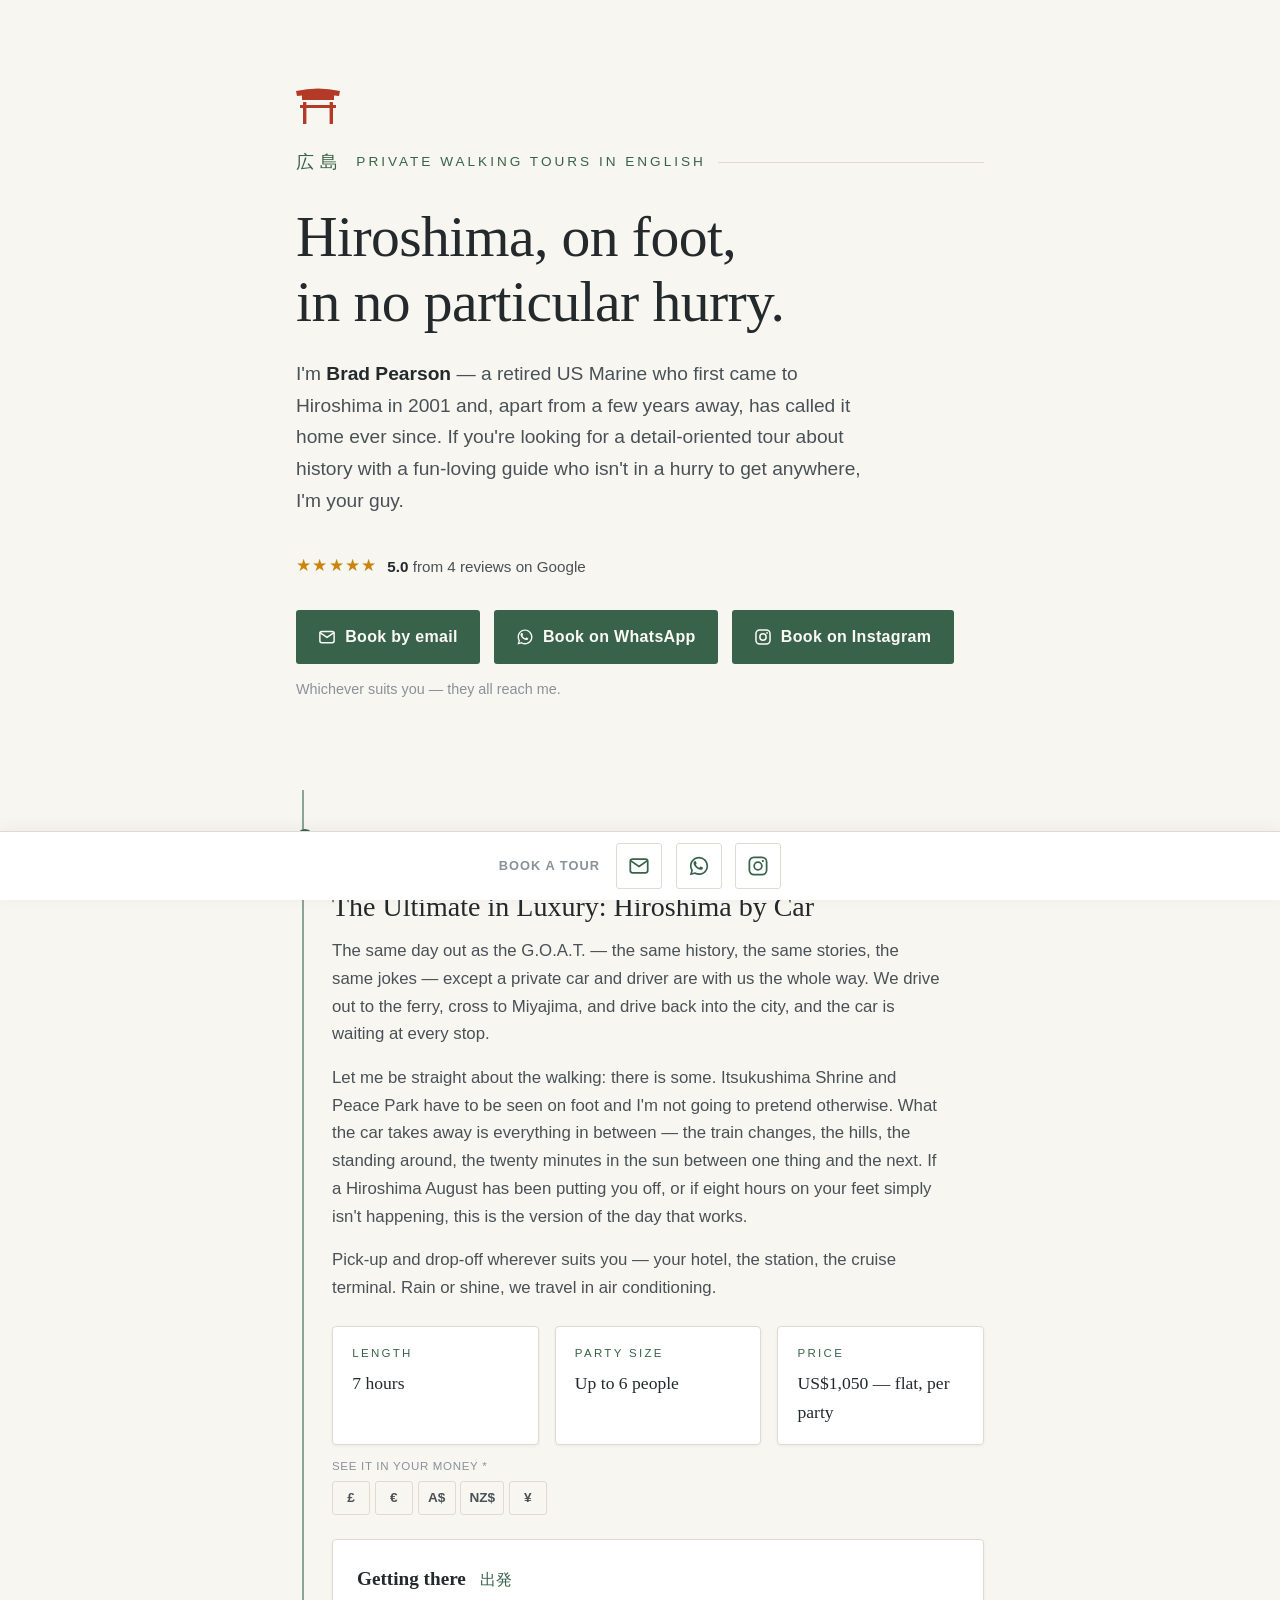
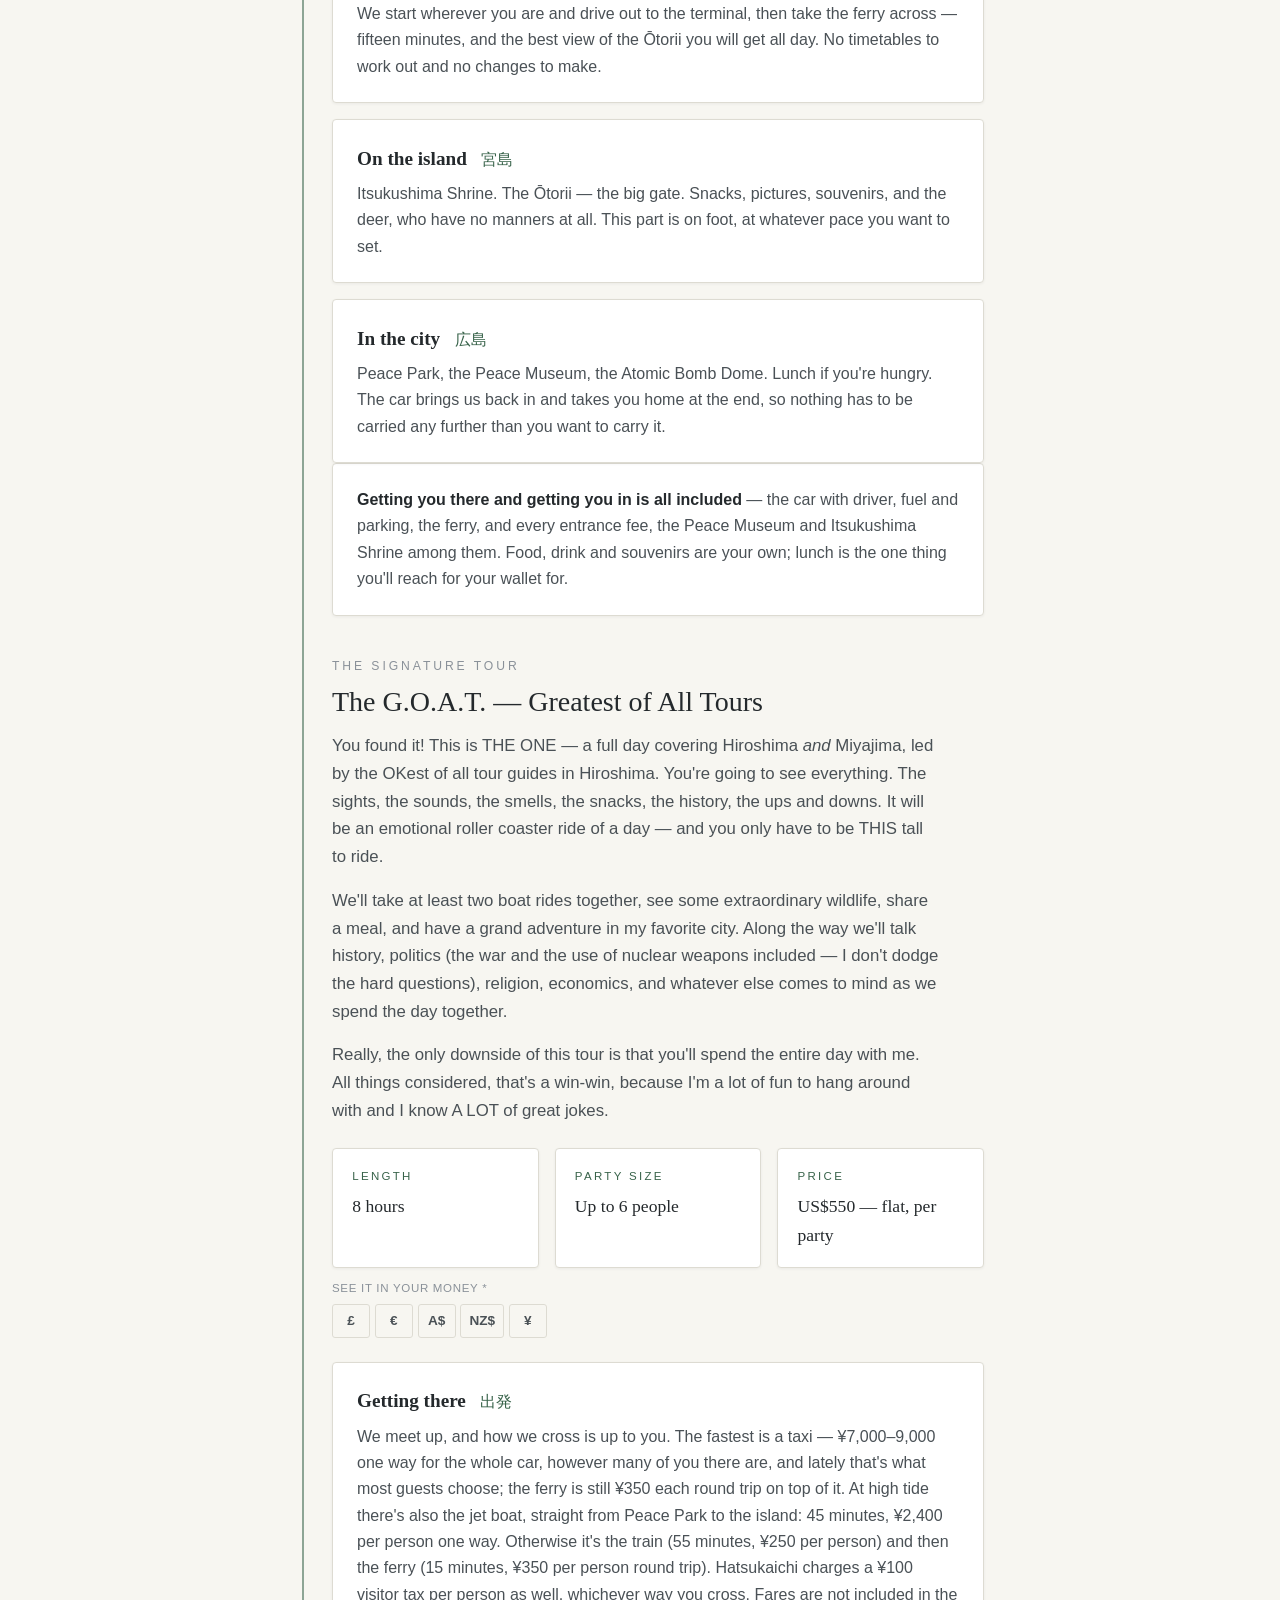
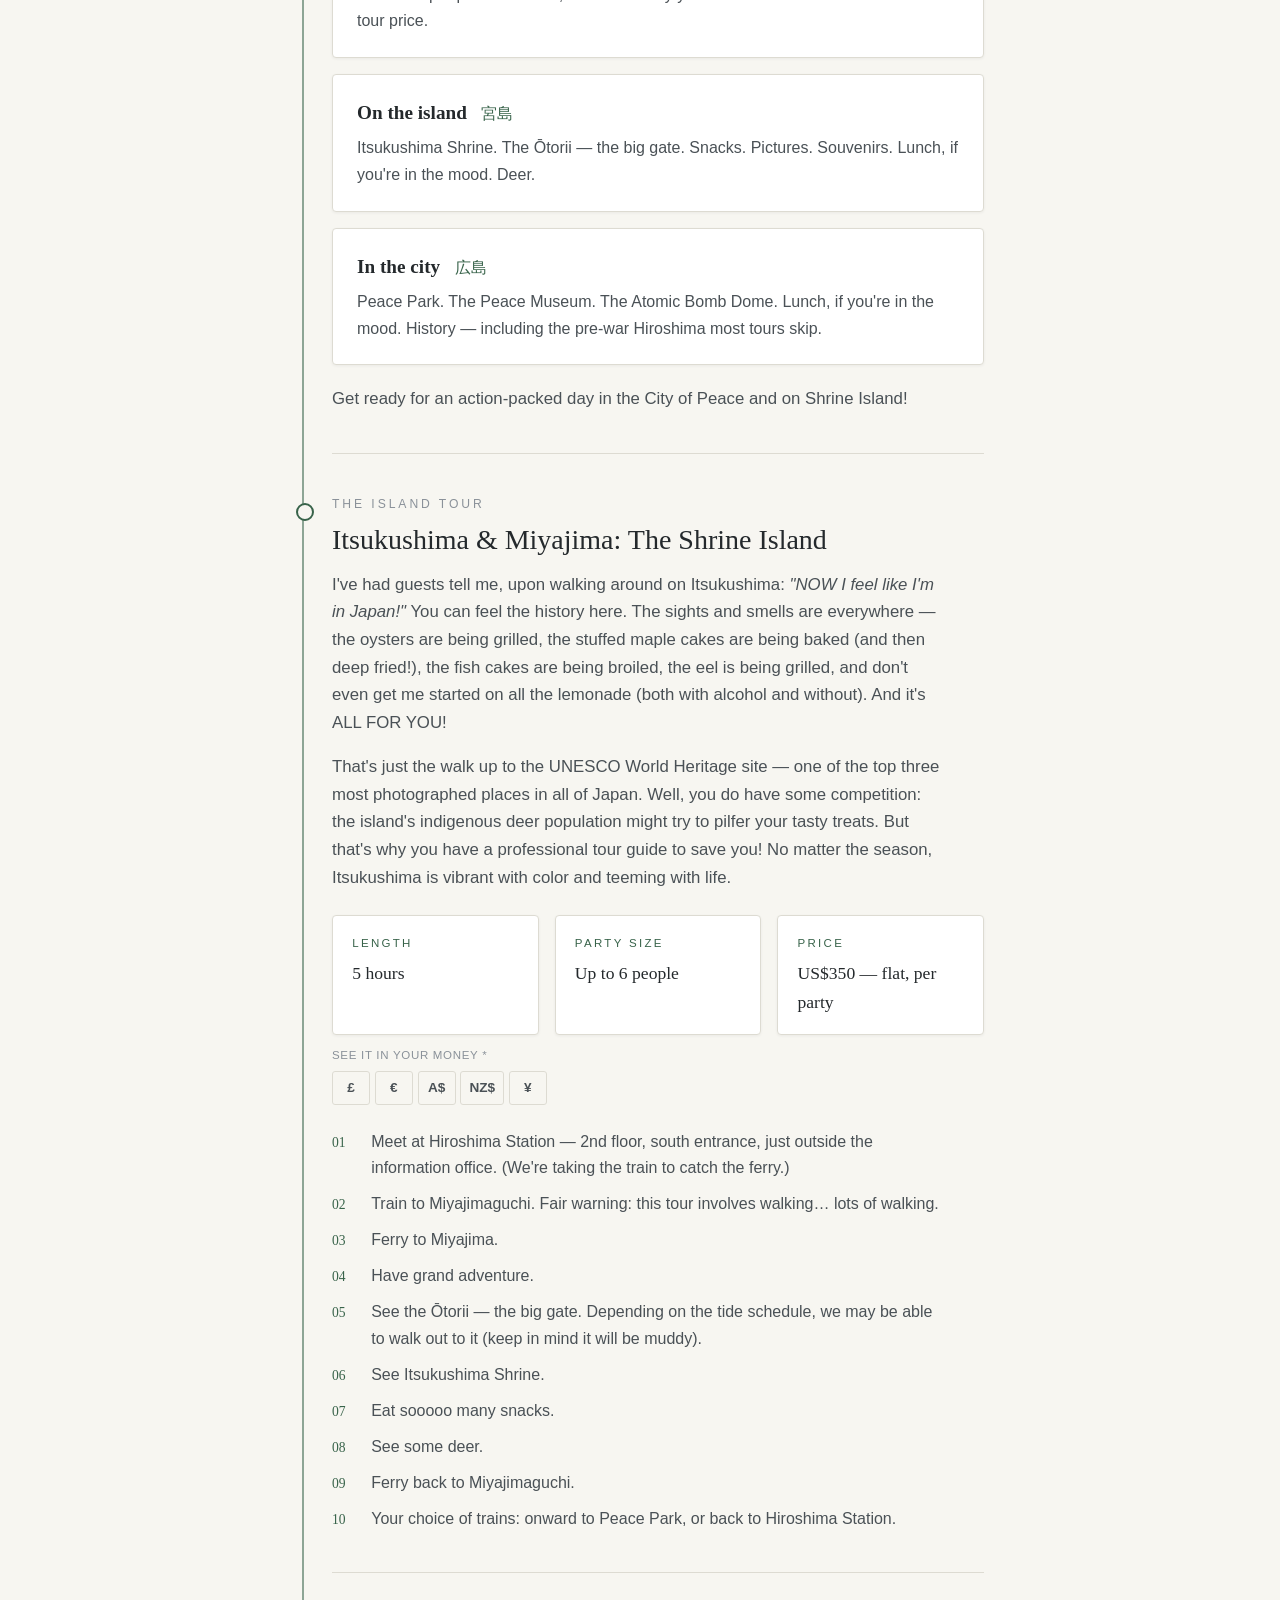
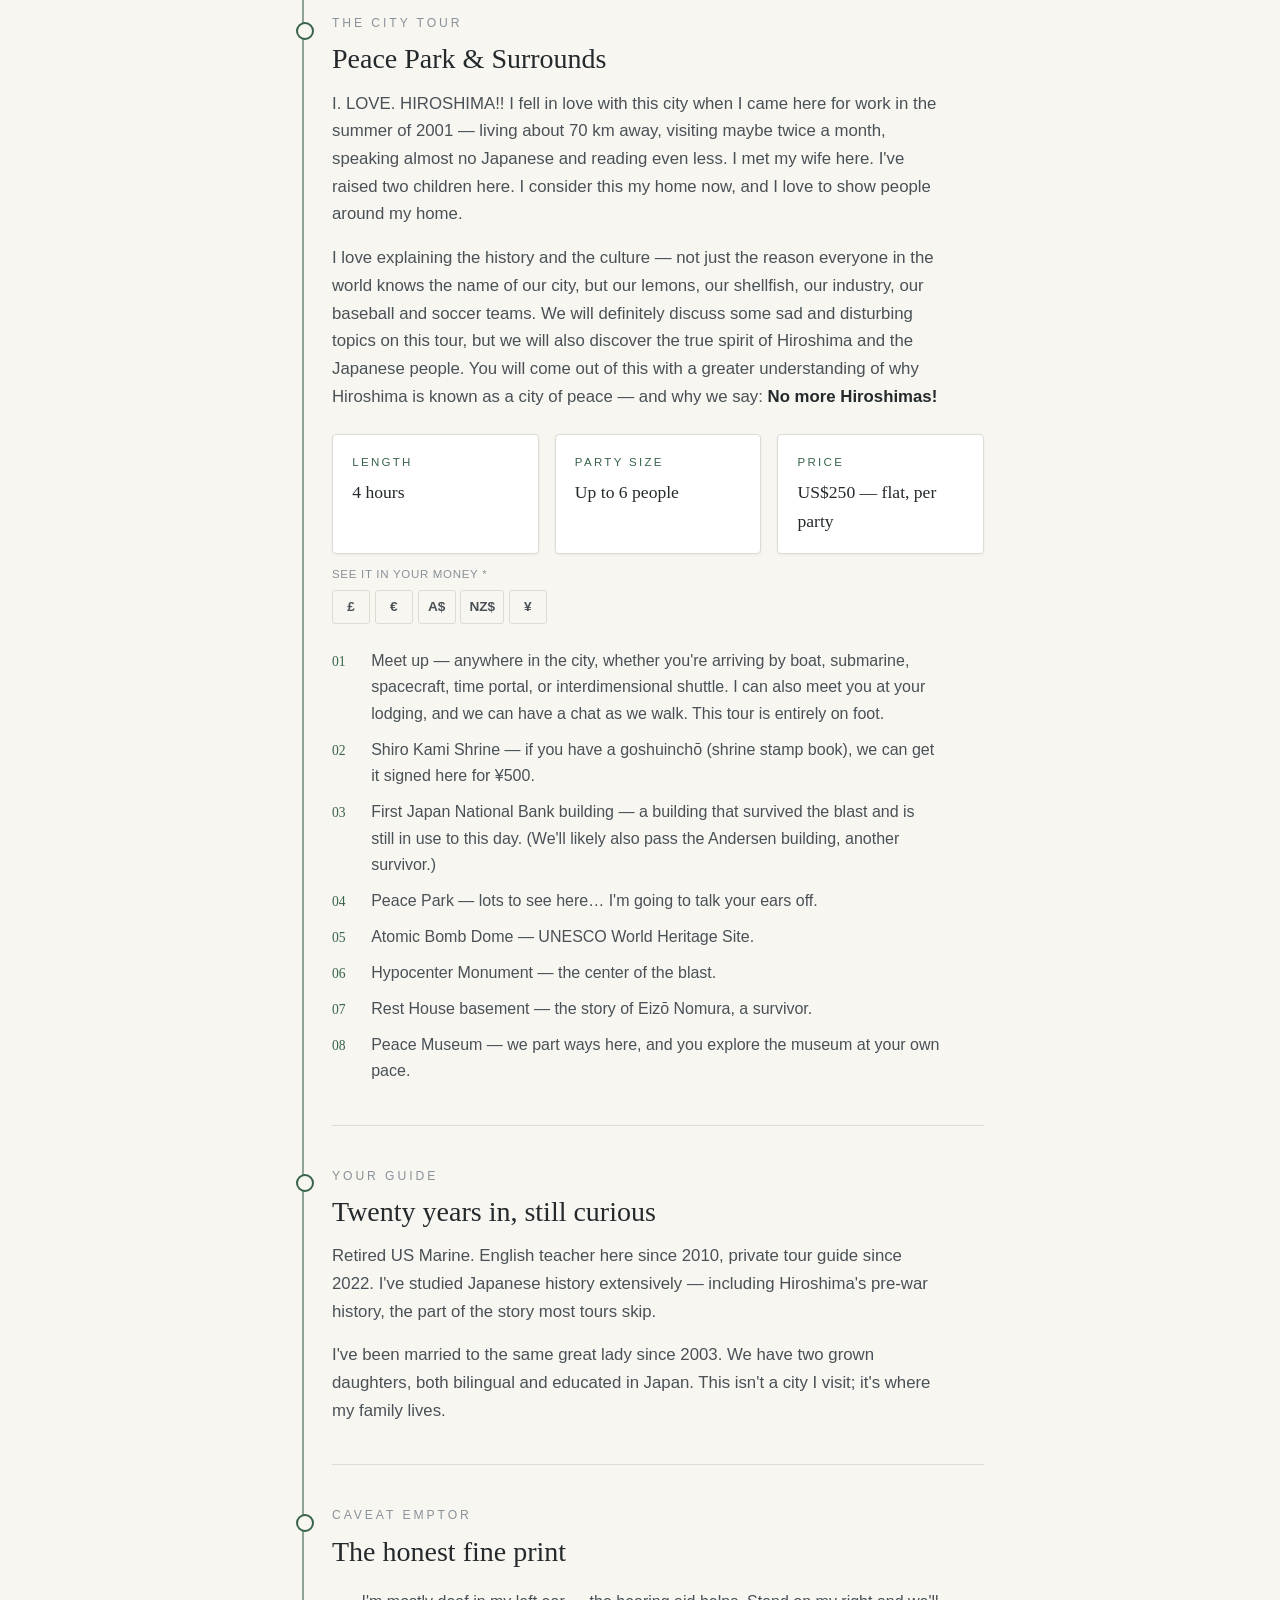
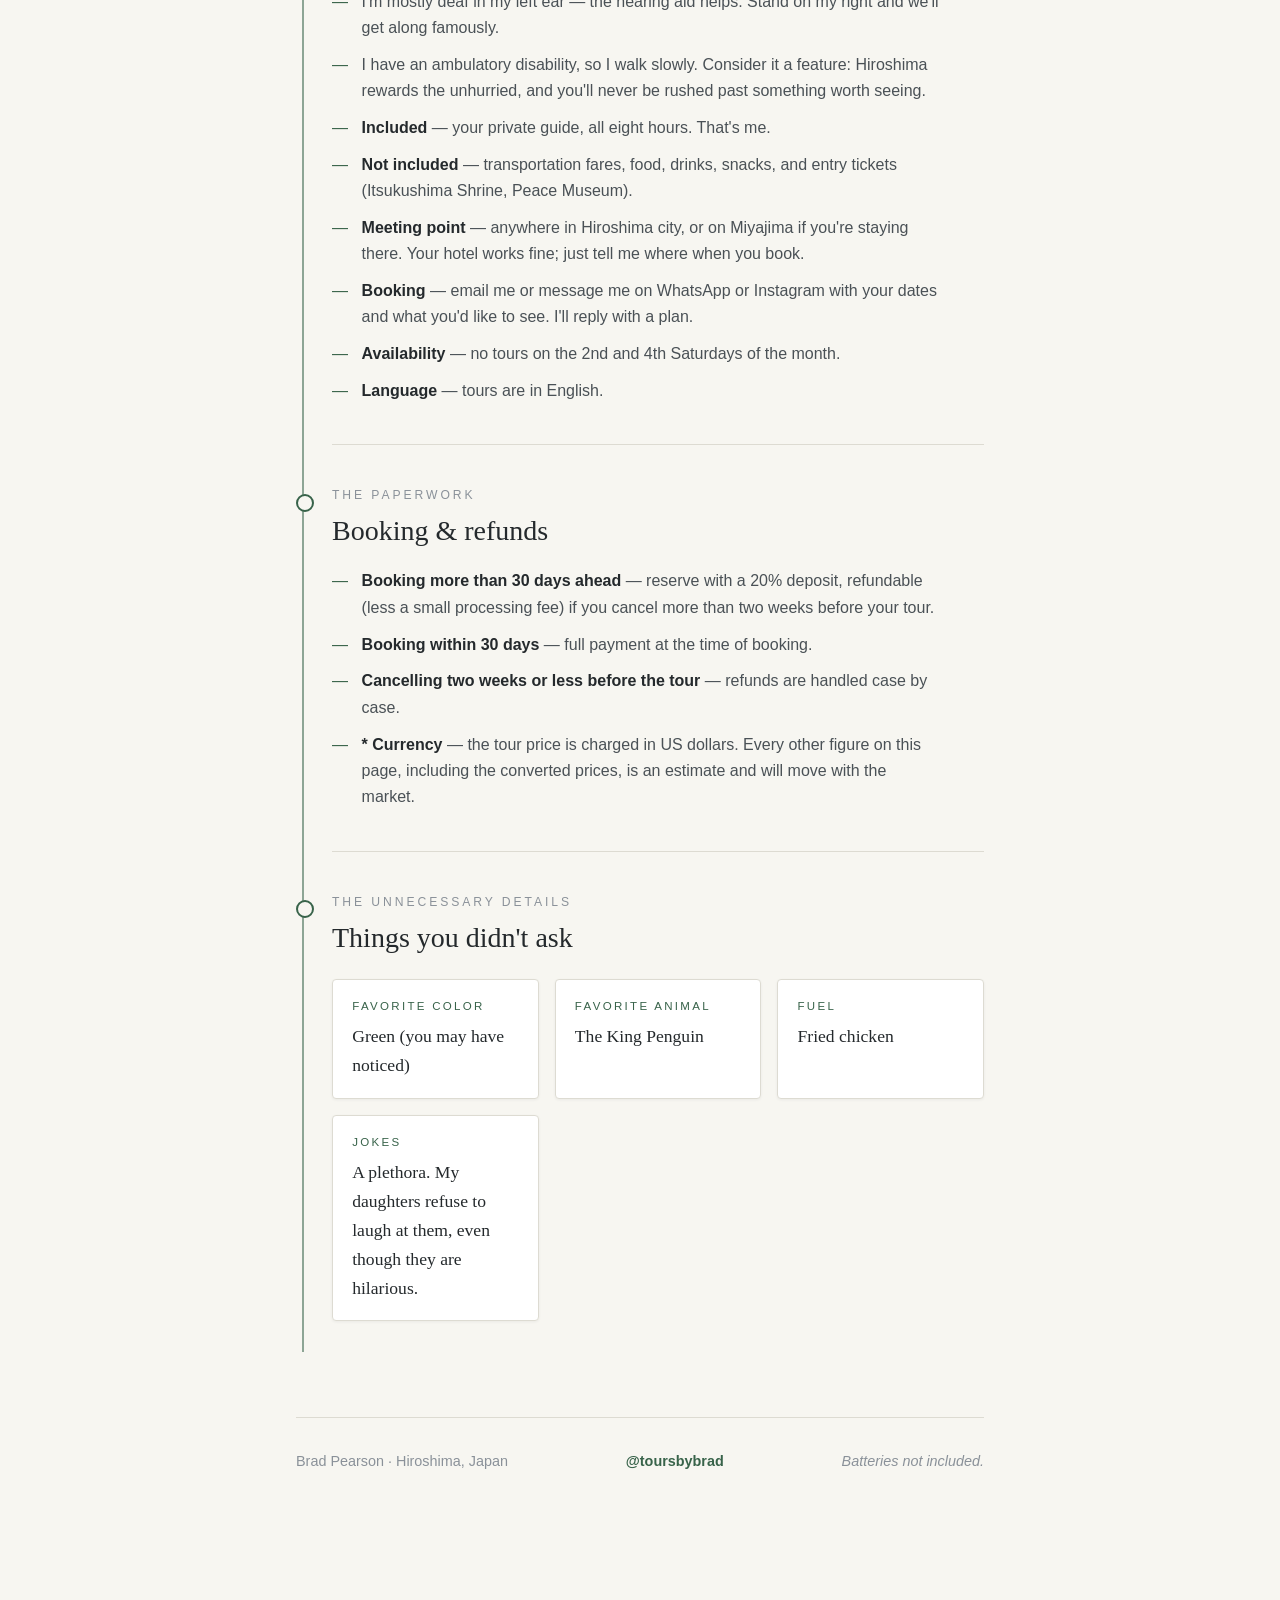
==== index.html @ 369835a3 "Ferry is 350 round trip, not one way Co-Authored-By: Claude Opus 5 (1M context) <noreply@anthropic.c" ====
<!doctype html>
<html lang="en">
<head>
<meta charset="utf-8">
<meta name="viewport" content="width=device-width, initial-scale=1, viewport-fit=cover">
<title>Brad Pearson — Hiroshima Walking Tours</title>
<meta name="description" content="Private English-language walking tours of Hiroshima with Brad Pearson — retired US Marine, longtime resident, and detail-oriented history guide in no particular hurry.">
<meta property="og:title" content="Brad Pearson — Hiroshima Walking Tours">
<meta property="og:description" content="Private English-language walking tours of Hiroshima. Peace Park, Miyajima, and the everyday city — with a fun-loving guide who isn't in a hurry to get anywhere.">
<meta property="og:type" content="website">
<link rel="icon" href="data:image/svg+xml,%3Csvg xmlns='http://www.w3.org/2000/svg' viewBox='0 0 100 100'%3E%3Ctext y='.9em' font-size='90'%3E%E2%9B%A9%EF%B8%8F%3C/text%3E%3C/svg%3E">
<style>
  :root {
    --paper: #F7F6F1;
    --ink: #24292C;
    --ink-soft: #4A5156;
    --mist: #8A9199;
    --pine: #38634A;
    --pine-soft: #4A7A5D;
    --shu: #B33A26;
    --line: #DDDBD2;
    --card: #FFFFFF;
    --shadow: rgba(36, 41, 44, 0.06);
  }
  @media (prefers-color-scheme: dark) {
    :root {
      --paper: #171D1A;
      --ink: #E9E6DD;
      --ink-soft: #B8B5AC;
      --mist: #7C847E;
      --pine: #8CBD9E;
      --pine-soft: #A3CDB2;
      --shu: #D96A50;
      --line: #2C342E;
      --card: #1E2521;
      --shadow: rgba(0, 0, 0, 0.25);
    }
  }

  * { box-sizing: border-box; }

  body {
    background: var(--paper);
    color: var(--ink);
    font-family: "Segoe UI", "Helvetica Neue", Arial, "Yu Gothic", "Hiragino Kaku Gothic ProN", sans-serif;
    line-height: 1.65;
    font-size: 1.05rem;
    margin: 0;
    -webkit-font-smoothing: antialiased;
  }

  .display, h1, h2 {
    font-family: "Palatino Linotype", "Book Antiqua", Palatino, Georgia, "Yu Mincho", serif;
    font-weight: 400;
    text-wrap: balance;
    margin: 0;
  }

  .kanji {
    font-family: "Yu Mincho", "Hiragino Mincho ProN", "MS Mincho", serif;
  }

  .page {
    max-width: 46rem;
    margin: 0 auto;
    padding: 0 1.5rem 6rem;
  }

  /* ---- Hero ---- */
  .hero {
    padding: 5.5rem 0 4rem;
  }
  .eyebrow {
    display: flex;
    align-items: center;
    gap: 0.75rem;
    font-size: 0.85rem;
    letter-spacing: 0.22em;
    text-transform: uppercase;
    color: var(--pine);
    margin-bottom: 1.75rem;
  }
  .eyebrow .kanji {
    font-size: 1.1rem;
    letter-spacing: 0.35em;
  }
  .eyebrow::after {
    content: "";
    flex: 1;
    height: 1px;
    background: var(--line);
  }
  h1 {
    font-size: clamp(2.4rem, 7vw, 3.6rem);
    line-height: 1.12;
    letter-spacing: -0.01em;
  }
  .hero p.lede {
    font-size: 1.2rem;
    color: var(--ink-soft);
    max-width: 36rem;
    margin: 1.5rem 0 2.25rem;
  }
  .hero p.lede strong { color: var(--ink); font-weight: 600; }

  /* Google rating. Hand-set numbers — update them when the profile moves. */
  .rating {
    display: flex;
    align-items: center;
    gap: 0.6rem;
    flex-wrap: wrap;
    margin: 0 0 1.9rem;
    font-size: 0.95rem;
    color: var(--ink-soft);
  }
  .rating-stars {
    color: #C8860D;
    font-size: 1.05rem;
    letter-spacing: 0.08em;
  }
  @media (prefers-color-scheme: dark) {
    .rating-stars { color: #E0A83C; }
  }
  .rating strong { color: var(--ink); font-weight: 600; }

  .cta-row {
    display: flex;
    flex-wrap: wrap;
    gap: 0.85rem;
    align-items: center;
  }
  .btn-ig {
    display: inline-flex;
    align-items: center;
    gap: 0.6rem;
    background: var(--pine);
    color: #FBF9F4;
    text-decoration: none;
    padding: 0.85rem 1.6rem;
    border-radius: 3px;
    font-size: 1rem;
    font-weight: 600;
    letter-spacing: 0.02em;
    transition: background 150ms ease;
  }
  @media (prefers-color-scheme: dark) {
    .btn-ig { color: #14201A; }
  }
  .btn-ig:hover { background: var(--pine-soft); }
  .btn-ig:focus-visible {
    outline: 2px solid var(--shu);
    outline-offset: 3px;
  }
  .btn-ig svg { flex: none; }
  .cta-note {
    font-size: 0.9rem;
    color: var(--mist);
    margin-top: 0.9rem;
  }

  /* ---- Route line sections ---- */
  .route {
    position: relative;
    padding-left: 2.25rem;
  }
  .route::before {
    content: "";
    position: absolute;
    left: 6px;
    top: 0.6rem;
    bottom: 0.6rem;
    width: 2px;
    background: var(--pine);
    opacity: 0.55;
  }
  .stop {
    position: relative;
    padding: 2.5rem 0;
  }
  .stop + .stop {
    border-top: 1px solid var(--line);
  }
  .stop::before {
    content: "";
    position: absolute;
    left: -2.25rem;
    top: 3.05rem;
    width: 14px;
    height: 14px;
    border-radius: 50%;
    background: var(--paper);
    border: 2.5px solid var(--pine);
  }
  .stop-label {
    font-size: 0.76rem;
    letter-spacing: 0.24em;
    text-transform: uppercase;
    color: var(--mist);
    margin-bottom: 0.5rem;
  }
  h2 {
    font-size: 1.75rem;
    line-height: 1.25;
    margin-bottom: 0.85rem;
  }
  .stop p { margin: 0 0 1rem; color: var(--ink-soft); max-width: 38rem; }
  .stop p:last-child { margin-bottom: 0; }
  .stop p strong { color: var(--ink); font-weight: 600; }

  /* ---- Walk cards ---- */
  .walks {
    display: grid;
    gap: 1rem;
    margin-top: 1.5rem;
  }
  .walk {
    background: var(--card);
    border: 1px solid var(--line);
    border-radius: 4px;
    padding: 1.4rem 1.5rem;
    box-shadow: 0 1px 3px var(--shadow);
  }
  .walk h3 {
    font-family: "Palatino Linotype", "Book Antiqua", Palatino, Georgia, "Yu Mincho", serif;
    font-weight: 600;
    font-size: 1.2rem;
    margin: 0 0 0.4rem;
  }
  .walk h3 .kanji {
    font-weight: 400;
    color: var(--pine);
    font-size: 1rem;
    margin-left: 0.6rem;
  }
  .walk p {
    margin: 0;
    font-size: 1rem;
    color: var(--ink-soft);
  }

  /* ---- Numbered itinerary ---- */
  .itin {
    list-style: none;
    counter-reset: leg;
    padding: 0;
    margin: 1.5rem 0 0;
    display: grid;
    gap: 0.6rem;
    max-width: 38rem;
  }
  .itin li {
    counter-increment: leg;
    display: flex;
    gap: 0.85rem;
    align-items: baseline;
    color: var(--ink-soft);
    font-size: 1rem;
  }
  .itin li::before {
    content: counter(leg, decimal-leading-zero);
    font-family: "Palatino Linotype", "Book Antiqua", Palatino, Georgia, serif;
    color: var(--pine);
    font-size: 0.85rem;
    flex: none;
    min-width: 1.6rem;
    font-variant-numeric: tabular-nums;
  }

  /* ---- Practical / caveat lists ---- */
  .facts {
    list-style: none;
    padding: 0;
    margin: 1.25rem 0 0;
    display: grid;
    gap: 0.65rem;
    max-width: 38rem;
  }
  .facts li {
    display: flex;
    gap: 0.85rem;
    align-items: baseline;
    font-size: 1rem;
    color: var(--ink-soft);
  }
  .facts li::before {
    content: "—";
    color: var(--pine);
    flex: none;
  }
  .facts strong { color: var(--ink); font-weight: 600; }

  /* ---- Fun facts strip ---- */
  .trivia {
    display: grid;
    grid-template-columns: repeat(auto-fit, minmax(10rem, 1fr));
    gap: 1rem;
    margin-top: 1.5rem;
  }
  .fact-card {
    background: var(--card);
    border: 1px solid var(--line);
    border-radius: 4px;
    padding: 1.1rem 1.2rem;
    box-shadow: 0 1px 3px var(--shadow);
  }
  .fact-card .fact-label {
    font-size: 0.72rem;
    letter-spacing: 0.2em;
    text-transform: uppercase;
    color: var(--pine);
    margin-bottom: 0.35rem;
  }
  .fact-card .fact-value {
    font-family: "Palatino Linotype", "Book Antiqua", Palatino, Georgia, serif;
    font-size: 1.1rem;
    color: var(--ink);
  }

  /* ---- Footer ---- */
  footer {
    margin-top: 3.5rem;
    padding-top: 2rem;
    border-top: 1px solid var(--line);
    display: flex;
    flex-wrap: wrap;
    gap: 1rem;
    align-items: center;
    justify-content: space-between;
    font-size: 0.9rem;
    color: var(--mist);
  }
  footer a {
    color: var(--pine);
    text-decoration: none;
    font-weight: 600;
  }
  footer a:hover { text-decoration: underline; }
  footer a:focus-visible {
    outline: 2px solid var(--shu);
    outline-offset: 3px;
  }
  .footer-gag {
    font-style: italic;
  }

  /* ---- Torii mark ---- */
  .torii {
    display: block;
    margin: 0 0 1.5rem;
    color: var(--shu);
  }

  @media (prefers-reduced-motion: no-preference) {
    .hero > * {
      animation: rise 550ms ease both;
    }
    .hero > *:nth-child(2) { animation-delay: 70ms; }
    .hero > *:nth-child(3) { animation-delay: 140ms; }
    .hero > *:nth-child(4) { animation-delay: 210ms; }
    .hero > *:nth-child(5) { animation-delay: 280ms; }
    @keyframes rise {
      from { opacity: 0; transform: translateY(10px); }
      to   { opacity: 1; transform: none; }
    }
  }

  @media (max-width: 480px) {
    .route { padding-left: 1.6rem; }
    .stop::before { left: -1.6rem; }
  }

  /* Persistent contact bar. This page exists to start a conversation, so the
     way to start one should never scroll out of reach. */
  .contact-bar {
    position: fixed;
    left: 0; right: 0; bottom: 0;
    z-index: 50;
    display: flex;
    justify-content: center;
    align-items: center;
    gap: 0.85rem;
    padding: 0.7rem 1rem calc(0.7rem + env(safe-area-inset-bottom, 0px));
    background: var(--card);
    border-top: 1px solid var(--line);
    box-shadow: 0 -2px 16px var(--shadow);
  }
  .contact-bar .cb-label {
    font-size: 0.8rem;
    letter-spacing: 0.08em;
    text-transform: uppercase;
    font-weight: 600;
    color: var(--mist);
    margin-right: 0.15rem;
  }
  /* On a narrow phone the icons matter more than the word. */
  @media (max-width: 400px) {
    .contact-bar .cb-label { display: none; }
  }
  .btn-contact {
    display: inline-flex;
    align-items: center;
    justify-content: center;
    width: 46px;
    height: 46px;
    flex: none;
    border: 1px solid var(--line);
    border-radius: 3px;
    color: var(--pine);
    background: transparent;
    text-decoration: none;
    transition: background 150ms ease, color 150ms ease, border-color 150ms ease;
  }
  .btn-contact:hover,
  .btn-contact:focus-visible {
    background: var(--pine);
    color: var(--paper);
    border-color: var(--pine);
  }
  .btn-contact:focus-visible {
    outline: 2px solid var(--shu);
    outline-offset: 3px;
  }
  .btn-contact svg { width: 22px; height: 22px; flex: none; }
  /* Keep the footer clear of the fixed bar rather than letting it hide behind. */
  body { padding-bottom: 5.75rem; }
  @media print { .contact-bar { display: none; } body { padding-bottom: 0; } }

  /* Booking buttons. Same weight for all three: the page should not imply one
     channel is the real one and the others are afterthoughts. */
  .btn-book {
    display: inline-flex;
    align-items: center;
    gap: 0.55rem;
    background: var(--pine);
    color: #FBF9F4;
    text-decoration: none;
    padding: 0.85rem 1.4rem;
    border-radius: 3px;
    font-size: 1rem;
    font-weight: 600;
    letter-spacing: 0.02em;
    transition: background 150ms ease;
  }
  @media (prefers-color-scheme: dark) {
    .btn-book { color: #14201A; }
  }
  .btn-book:hover { background: var(--pine-soft); }
  .btn-book:focus-visible {
    outline: 2px solid var(--shu);
    outline-offset: 3px;
  }
  .btn-book svg { flex: none; width: 18px; height: 18px; }

  /* Currency estimator. Quiet by default - the US dollar figure above is the
     price; this only saves the reader opening another tab. */
  .fx { margin-top: 0.7rem; }
  .fx:empty { display: none; }
  .fx-label {
    display: block;
    font-size: 0.72rem;
    letter-spacing: 0.06em;
    text-transform: uppercase;
    color: var(--mist);
    margin-bottom: 0.35rem;
  }
  .fx-flags { display: flex; flex-wrap: wrap; gap: 0.3rem; align-items: center; }
  .fx-btn {
    min-width: 38px;
    padding: 0.3rem 0.5rem;
    background: transparent;
    border: 1px solid var(--line);
    border-radius: 3px;
    color: var(--ink-soft);
    font: inherit;
    font-size: 0.85rem;
    font-weight: 600;
    cursor: pointer;
    transition: border-color 120ms ease, background 120ms ease, color 120ms ease;
  }
  .fx-btn:hover { border-color: var(--pine); color: var(--pine); }
  .fx-btn[aria-pressed="true"] {
    border-color: var(--pine);
    background: var(--pine);
    color: var(--paper);
  }
  .fx-btn:focus-visible { outline: 2px solid var(--shu); outline-offset: 2px; }
  .fx-out {
    margin-left: 0.45rem;
    font-size: 0.95rem;
    font-weight: 600;
    color: var(--ink);
    font-variant-numeric: tabular-nums;
  }
  .fx-out:empty { display: none; }
  .fx-out .fx-approx { font-weight: 400; color: var(--mist); }
  .fx-star {
    color: var(--shu);
    text-decoration: none;
    font-weight: 700;
    margin-left: 0.15rem;
    vertical-align: super;
    font-size: 0.75em;
  }
  .fx-star:hover, .fx-star:focus-visible { text-decoration: underline; }
  @media print { .fx { display: none; } }
</style>
  <!-- Umami Cloud: cookieless analytics, no consent banner required. -->
  <script defer src="https://cloud.umami.is/script.js" data-website-id="c7f4d0e9-4884-4bb6-a9c8-1163d4019874"></script>
</head>
<body>

<div class="page">

  <header class="hero">
    <svg class="torii" width="44" height="36" viewBox="0 0 44 36" fill="currentColor" aria-hidden="true">
      <path d="M0 3 Q22 -2 44 3 L43 8 L38 7.6 L38 12 L6 12 L6 7.6 L1 8 Z"/>
      <rect x="7" y="14" width="3.4" height="22" rx="0.5"/>
      <rect x="33.6" y="14" width="3.4" height="22" rx="0.5"/>
      <rect x="4" y="17" width="36" height="3"/>
    </svg>
    <div class="eyebrow"><span class="kanji">広島</span><span>Private walking tours in English</span></div>
    <h1>Hiroshima, on foot,<br>in no particular hurry.</h1>
    <p class="lede">
      I'm <strong>Brad Pearson</strong> — a retired US Marine who first came to
      Hiroshima in 2001 and, apart from a few years away, has called it home
      ever since. If you're looking for a
      detail-oriented tour about history with a fun-loving guide who isn't in a
      hurry to get anywhere, I'm your guy.
    </p>
    <p class="rating">
      <span class="rating-stars" aria-hidden="true">★★★★★</span>
      <span><strong>5.0</strong> from 4 reviews on Google</span>
    </p>
    <div class="cta-row">
      <a class="btn-book" href="mailto:jrflippp@gmail.com?subject=Tour%20enquiry&body=Hi%20Brad%2C%0A%0AWhen%20I%27m%20looking%20to%20come%20to%20Hiroshima%3A%0A%0AHow%20many%20people%20are%20in%20my%20party%3A%0A%0AWhich%20tour%20I%27m%20interested%20in%3A%0A%0AMy%20favorite%20color%3A%0A%0A"><svg viewBox="0 0 24 24" fill="none" stroke="currentColor" stroke-width="2" stroke-linecap="round" stroke-linejoin="round" aria-hidden="true"><rect x="2.5" y="4.5" width="19" height="15" rx="2.5"/><path d="m3.2 6.4 8.8 6.1 8.8-6.1"/></svg>Book by email</a>
      <a class="btn-book" href="https://wa.me/818019024873?text=Hi%20Brad%21%20I%27d%20like%20to%20ask%20about%20a%20tour.%0A%0AWhen%20I%27m%20coming%20to%20Hiroshima%3A%0AHow%20many%20in%20my%20party%3A%0AWhich%20tour%3A%0AMy%20favorite%20color%3A%0A"><svg viewBox="0 0 24 24" fill="currentColor" aria-hidden="true"><path d="M12.04 2C6.58 2 2.13 6.45 2.13 11.91c0 1.75.46 3.46 1.32 4.96L2 22l5.25-1.38a9.9 9.9 0 0 0 4.79 1.22h.01c5.46 0 9.91-4.45 9.91-9.91 0-2.65-1.03-5.14-2.9-7.01A9.82 9.82 0 0 0 12.04 2Zm0 1.83c2.16 0 4.19.84 5.72 2.37a8.03 8.03 0 0 1 2.37 5.72c0 4.46-3.63 8.08-8.09 8.08a8.2 8.2 0 0 1-4.13-1.13l-.3-.18-3.07.81.82-3-.19-.31a8.05 8.05 0 0 1-1.24-4.29c0-4.46 3.63-8.08 8.09-8.08Z"/><path d="M8.6 7.1c-.19-.43-.39-.44-.57-.45h-.48c-.17 0-.44.06-.67.31-.23.25-.88.86-.88 2.1s.9 2.44 1.03 2.6c.13.17 1.74 2.79 4.3 3.8 2.13.84 2.56.67 3.03.63.46-.04 1.5-.61 1.71-1.2.21-.59.21-1.1.15-1.2-.06-.11-.23-.17-.48-.29-.25-.13-1.5-.74-1.73-.82-.23-.09-.4-.13-.57.12-.17.25-.65.82-.8.99-.15.17-.29.19-.54.06-.25-.12-1.07-.39-2.04-1.26-.75-.67-1.26-1.5-1.41-1.75-.15-.25-.02-.38.11-.51.11-.11.25-.29.38-.44.12-.15.16-.25.25-.42.08-.17.04-.32-.02-.44-.06-.13-.55-1.37-.77-1.87Z"/></svg>Book on WhatsApp</a>
      <a class="btn-book" href="https://instagram.com/toursbybrad"><svg viewBox="0 0 24 24" fill="none" stroke="currentColor" stroke-width="2" stroke-linecap="round" stroke-linejoin="round" aria-hidden="true"><rect x="2.6" y="2.6" width="18.8" height="18.8" rx="5"/><circle cx="12" cy="12" r="4.2"/><circle cx="17.4" cy="6.6" r="1.2" fill="currentColor" stroke="none"/></svg>Book on Instagram</a>
    </div>
    <p class="cta-note">Whichever suits you — they all reach me.</p>
    </header>

  <main class="route">

    <section class="stop">
    <section class="stop">
      <div class="stop-label">The signature tour, chauffeured</div>
      <h2>The Ultimate in Luxury: Hiroshima by Car</h2>
      <p>
        The same day out as the G.O.A.T. — the same history, the same stories,
        the same jokes — except a private car and driver are with us the whole
        way. We drive out to the ferry, cross to Miyajima, and drive back into
        the city, and the car is waiting at every stop.
      </p>
      <p>
        Let me be straight about the walking: there is some. Itsukushima Shrine
        and Peace Park have to be seen on foot and I'm not going to pretend
        otherwise. What the car takes away is everything in between — the train
        changes, the hills, the standing around, the twenty minutes in the sun
        between one thing and the next. If a Hiroshima August has been putting
        you off, or if eight hours on your feet simply isn't happening, this is
        the version of the day that works.
      </p>
      <p>
        Pick-up and drop-off wherever suits you — your hotel, the station, the
        cruise terminal. Rain or shine, we travel in air conditioning.
      </p>
      <div class="trivia">
        <div class="fact-card">
          <div class="fact-label">Length</div>
          <div class="fact-value">7 hours</div>
        </div>
        <div class="fact-card">
          <div class="fact-label">Party size</div>
          <div class="fact-value">Up to 6 people</div>
        </div>
        <div class="fact-card">
          <div class="fact-label">Price</div>
          <div class="fact-value">US$1,050 — flat, per party</div>
        </div>
      </div>
      <div class="fx" data-usd="1050"></div>
      <div class="walks">
        <div class="walk">
          <h3>Getting there <span class="kanji">出発</span></h3>
          <p>We start wherever you are and drive out to the terminal, then take
          the ferry across — fifteen minutes, and the best view of the Ōtorii
          you will get all day. No timetables to work out and no changes to
          make.</p>
        </div>
        <div class="walk">
          <h3>On the island <span class="kanji">宮島</span></h3>
          <p>Itsukushima Shrine. The Ōtorii — the big gate. Snacks, pictures,
          souvenirs, and the deer, who have no manners at all. This part is on
          foot, at whatever pace you want to set.</p>
        </div>
        <div class="walk">
          <h3>In the city <span class="kanji">広島</span></h3>
          <p>Peace Park, the Peace Museum, the Atomic Bomb Dome. Lunch if
          you're hungry. The car brings us back in and takes you home at the
          end, so nothing has to be carried any further than you want to carry
          it.</p>
        </div>
      </div>
      <div class="walk">
        <p><strong>Getting you there and getting you in is all included</strong>
        — the car with driver, fuel and parking, the ferry, and every entrance
        fee, the Peace Museum and Itsukushima Shrine among them. Food, drink
        and souvenirs are your own; lunch is the one thing you'll reach for
        your wallet for.</p>
      </div>
    </section>

      <div class="stop-label">The signature tour</div>
      <h2>The G.O.A.T. — Greatest of All Tours</h2>
      <p>
        You found it! This is THE ONE — a full day covering Hiroshima
        <em>and</em> Miyajima, led by the OKest of all tour guides in
        Hiroshima. You're going to see everything. The sights, the sounds,
        the smells, the snacks, the history, the ups and downs. It will be an
        emotional roller coaster ride of a day — and you only have to be THIS
        tall to ride.
      </p>
      <p>
        We'll take at least two boat rides together, see some extraordinary
        wildlife, share a meal, and have a grand adventure in my favorite
        city. Along the way we'll talk history, politics (the war and the use
        of nuclear weapons included — I don't dodge the hard questions),
        religion, economics, and whatever else comes to mind as we spend the
        day together.
      </p>
      <p>
        Really, the only downside of this tour is that you'll spend the entire
        day with me. All things considered, that's a win-win, because I'm a
        lot of fun to hang around with and I know A LOT of great jokes.
      </p>
      <div class="trivia">
        <div class="fact-card">
          <div class="fact-label">Length</div>
          <div class="fact-value">8 hours</div>
        </div>
        <div class="fact-card">
          <div class="fact-label">Party size</div>
          <div class="fact-value">Up to 6 people</div>
        </div>
        <div class="fact-card">
          <div class="fact-label">Price</div>
          <div class="fact-value">US$550 — flat, per party</div>
        </div>
      </div>
      <div class="fx" data-usd="550"></div>
      <div class="walks">
        <div class="walk">
          <h3>Getting there <span class="kanji">出発</span></h3>
          <p>We meet up, and how we cross is up to you. The fastest is a taxi
          — ¥7,000–9,000 one way for the whole car, however many of you there
          are, and lately that's what most guests choose; the ferry is still
          ¥350 each round trip on top of it. At high tide there's also the jet boat,
          straight from Peace Park to the island: 45 minutes, ¥2,400 per person
          one way. Otherwise it's the train (55 minutes, ¥250 per person) and
          then the ferry (15 minutes, ¥350 per person round trip). Hatsukaichi
          charges a ¥100 visitor tax per person as well, whichever way you
          cross. Fares are not included in the tour price.</p>
        </div>
        <div class="walk">
          <h3>On the island <span class="kanji">宮島</span></h3>
          <p>Itsukushima Shrine. The Ōtorii — the big gate. Snacks. Pictures.
          Souvenirs. Lunch, if you're in the mood. Deer.</p>
        </div>
        <div class="walk">
          <h3>In the city <span class="kanji">広島</span></h3>
          <p>Peace Park. The Peace Museum. The Atomic Bomb Dome. Lunch, if
          you're in the mood. History — including the pre-war Hiroshima most
          tours skip.</p>
        </div>
      </div>
      <p style="margin-top: 1.25rem;">
        Get ready for an action-packed day in the City of Peace and on Shrine
        Island!
      </p>
    </section>

    <section class="stop">
      <div class="stop-label">The island tour</div>
      <h2>Itsukushima &amp; Miyajima: The Shrine Island</h2>
      <p>
        I've had guests tell me, upon walking around on Itsukushima:
        <em>"NOW I feel like I'm in Japan!"</em> You can feel the history
        here. The sights and smells are everywhere — the oysters are being
        grilled, the stuffed maple cakes are being baked (and then deep
        fried!), the fish cakes are being broiled, the eel is being grilled,
        and don't even get me started on all the lemonade (both with alcohol
        and without). And it's ALL FOR YOU!
      </p>
      <p>
        That's just the walk up to the UNESCO World Heritage site — one of the
        top three most photographed places in all of Japan. Well, you do have
        some competition: the island's indigenous deer population might try to
        pilfer your tasty treats. But that's why you have a professional tour
        guide to save you! No matter the season, Itsukushima is vibrant with
        color and teeming with life.
      </p>
      <div class="trivia">
        <div class="fact-card">
          <div class="fact-label">Length</div>
          <div class="fact-value">5 hours</div>
        </div>
        <div class="fact-card">
          <div class="fact-label">Party size</div>
          <div class="fact-value">Up to 6 people</div>
        </div>
        <div class="fact-card">
          <div class="fact-label">Price</div>
          <div class="fact-value">US$350 — flat, per party</div>
        </div>
      </div>
      <div class="fx" data-usd="350"></div>
      <ol class="itin">
        <li>Meet at Hiroshima Station — 2nd floor, south entrance, just
        outside the information office. (We're taking the train to catch the
        ferry.)</li>
        <li>Train to Miyajimaguchi. Fair warning: this tour involves
        walking&hellip; lots of walking.</li>
        <li>Ferry to Miyajima.</li>
        <li>Have grand adventure.</li>
        <li>See the Ōtorii — the big gate. Depending on the tide schedule, we
        may be able to walk out to it (keep in mind it will be muddy).</li>
        <li>See Itsukushima Shrine.</li>
        <li>Eat sooooo many snacks.</li>
        <li>See some deer.</li>
        <li>Ferry back to Miyajimaguchi.</li>
        <li>Your choice of trains: onward to Peace Park, or back to Hiroshima
        Station.</li>
      </ol>
    </section>

    <section class="stop">
      <div class="stop-label">The city tour</div>
      <h2>Peace Park &amp; Surrounds</h2>
      <p>
        I. LOVE. HIROSHIMA!! I fell in love with this city when I came here
        for work in the summer of 2001 — living about 70 km away, visiting
        maybe twice a month, speaking almost no Japanese and reading even
        less. I met my wife here. I've raised two children here. I consider
        this my home now, and I love to show people around my home.
      </p>
      <p>
        I love explaining the history and the culture — not just the reason
        everyone in the world knows the name of our city, but our lemons, our
        shellfish, our industry, our baseball and soccer teams. We will
        definitely discuss some sad and disturbing topics on this tour, but we
        will also discover the true spirit of Hiroshima and the Japanese
        people. You will come out of this with a greater understanding of why
        Hiroshima is known as a city of peace — and why we say:
        <strong>No more Hiroshimas!</strong>
      </p>
      <div class="trivia">
        <div class="fact-card">
          <div class="fact-label">Length</div>
          <div class="fact-value">4 hours</div>
        </div>
        <div class="fact-card">
          <div class="fact-label">Party size</div>
          <div class="fact-value">Up to 6 people</div>
        </div>
        <div class="fact-card">
          <div class="fact-label">Price</div>
          <div class="fact-value">US$250 — flat, per party</div>
        </div>
      </div>
      <div class="fx" data-usd="250"></div>
      <ol class="itin">
        <li>Meet up — anywhere in the city, whether you're arriving by boat,
        submarine, spacecraft, time portal, or interdimensional shuttle. I can
        also meet you at your lodging, and we can have a chat as we walk. This
        tour is entirely on foot.</li>
        <li>Shiro Kami Shrine — if you have a goshuinchō (shrine stamp book),
        we can get it signed here for ¥500.</li>
        <li>First Japan National Bank building — a building that survived the
        blast and is still in use to this day. (We'll likely also pass the
        Andersen building, another survivor.)</li>
        <li>Peace Park — lots to see here&hellip; I'm going to talk your ears
        off.</li>
        <li>Atomic Bomb Dome — UNESCO World Heritage Site.</li>
        <li>Hypocenter Monument — the center of the blast.</li>
        <li>Rest House basement — the story of Eizō Nomura, a survivor.</li>
        <li>Peace Museum — we part ways here, and you explore the museum at
        your own pace.</li>
      </ol>
    </section>

    <section class="stop">
      <div class="stop-label">Your guide</div>
      <h2>Twenty years in, still curious</h2>
      <p>
        Retired US Marine. English teacher here since 2010, private tour guide
        since 2022. I've studied Japanese history
        extensively — including Hiroshima's pre-war history, the part of the
        story most tours skip.
      </p>
      <p>
        I've been married to the same great lady since 2003. We have
        two grown daughters, both bilingual and educated in Japan. This
        isn't a city I visit; it's where my family lives.
      </p>
    </section>

    <section class="stop">
      <div class="stop-label">Caveat emptor</div>
      <h2>The honest fine print</h2>
      <ul class="facts">
        <li><span>I'm mostly deaf in my left ear — the hearing aid helps. Stand on my right and we'll get along famously.</span></li>
        <li><span>I have an ambulatory disability, so I walk slowly. Consider it a feature: Hiroshima rewards the unhurried, and you'll never be rushed past something worth seeing.</span></li>
        <li><span><strong>Included</strong> — your private guide, all eight hours. That's me.</span></li>
        <li><span><strong>Not included</strong> — transportation fares, food, drinks, snacks, and entry tickets (Itsukushima Shrine, Peace Museum).</span></li>
        <li><span><strong>Meeting point</strong> — anywhere in Hiroshima city, or on Miyajima if you're staying there. Your hotel works fine; just tell me where when you book.</span></li>
        <li><span><strong>Booking</strong> — email me or message me on WhatsApp or Instagram with your dates and what you'd like to see. I'll reply with a plan.</span></li>
        <li><span><strong>Availability</strong> — no tours on the 2nd and 4th Saturdays of the month.</span></li>
        <li><span><strong>Language</strong> — tours are in English.</span></li>
      </ul>
    </section>

    <section class="stop">
      <div class="stop-label">The paperwork</div>
      <h2>Booking &amp; refunds</h2>
      <ul class="facts">
        <li><span><strong>Booking more than 30 days ahead</strong> — reserve
        with a 20% deposit, refundable (less a small processing fee) if you
        cancel more than two weeks before your tour.</span></li>
        <li><span><strong>Booking within 30 days</strong> — full payment at
        the time of booking.</span></li>
        <li><span><strong>Cancelling two weeks or less before the tour</strong>
        — refunds are handled case by case.</span></li>
        <li id="currency"><span><strong>* Currency</strong> — the tour price is charged in
        US dollars. Every other figure on this page, including the converted
        prices, is an estimate and will move with the market.</span></li>
      </ul>
    </section>

    <section class="stop">
      <div class="stop-label">The unnecessary details</div>
      <h2>Things you didn't ask</h2>
      <div class="trivia">
        <div class="fact-card">
          <div class="fact-label">Favorite color</div>
          <div class="fact-value">Green (you may have noticed)</div>
        </div>
        <div class="fact-card">
          <div class="fact-label">Favorite animal</div>
          <div class="fact-value">The King Penguin</div>
        </div>
        <div class="fact-card">
          <div class="fact-label">Fuel</div>
          <div class="fact-value">Fried chicken</div>
        </div>
        <div class="fact-card">
          <div class="fact-label">Jokes</div>
          <div class="fact-value">A plethora. My daughters refuse to laugh at them, even though they are hilarious.</div>
        </div>
      </div>
    </section>

  </main>

  <footer>
    <span>Brad Pearson · Hiroshima, Japan</span>
    <a href="https://instagram.com/toursbybrad">@toursbybrad</a>
    <span class="footer-gag">Batteries not included.</span>
  </footer>

</div>

<nav class="contact-bar" aria-label="Contact Brad">
  <span class="cb-label">Book a tour</span>
  <a class="btn-contact" href="mailto:jrflippp@gmail.com?subject=Tour%20enquiry&body=Hi%20Brad%2C%0A%0AWhen%20I%27m%20looking%20to%20come%20to%20Hiroshima%3A%0A%0AHow%20many%20people%20are%20in%20my%20party%3A%0A%0AWhich%20tour%20I%27m%20interested%20in%3A%0A%0AMy%20favorite%20color%3A%0A%0A" aria-label="Email Brad" title="Email"><svg viewBox="0 0 24 24" fill="none" stroke="currentColor" stroke-width="1.9" stroke-linecap="round" stroke-linejoin="round" aria-hidden="true"><rect x="2.5" y="4.5" width="19" height="15" rx="2.5"/><path d="m3.2 6.4 8.8 6.1 8.8-6.1"/></svg></a>
  <a class="btn-contact" href="https://wa.me/818019024873?text=Hi%20Brad%21%20I%27d%20like%20to%20ask%20about%20a%20tour.%0A%0AWhen%20I%27m%20coming%20to%20Hiroshima%3A%0AHow%20many%20in%20my%20party%3A%0AWhich%20tour%3A%0AMy%20favorite%20color%3A%0A" aria-label="Message Brad on WhatsApp" title="WhatsApp"><svg viewBox="0 0 24 24" fill="currentColor" aria-hidden="true"><path d="M12.04 2C6.58 2 2.13 6.45 2.13 11.91c0 1.75.46 3.46 1.32 4.96L2 22l5.25-1.38a9.9 9.9 0 0 0 4.79 1.22h.01c5.46 0 9.91-4.45 9.91-9.91 0-2.65-1.03-5.14-2.9-7.01A9.82 9.82 0 0 0 12.04 2Zm0 1.83c2.16 0 4.19.84 5.72 2.37a8.03 8.03 0 0 1 2.37 5.72c0 4.46-3.63 8.08-8.09 8.08a8.2 8.2 0 0 1-4.13-1.13l-.3-.18-3.07.81.82-3-.19-.31a8.05 8.05 0 0 1-1.24-4.29c0-4.46 3.63-8.08 8.09-8.08Z"/><path d="M8.6 7.1c-.19-.43-.39-.44-.57-.45h-.48c-.17 0-.44.06-.67.31-.23.25-.88.86-.88 2.1s.9 2.44 1.03 2.6c.13.17 1.74 2.79 4.3 3.8 2.13.84 2.56.67 3.03.63.46-.04 1.5-.61 1.71-1.2.21-.59.21-1.1.15-1.2-.06-.11-.23-.17-.48-.29-.25-.13-1.5-.74-1.73-.82-.23-.09-.4-.13-.57.12-.17.25-.65.82-.8.99-.15.17-.29.19-.54.06-.25-.12-1.07-.39-2.04-1.26-.75-.67-1.26-1.5-1.41-1.75-.15-.25-.02-.38.11-.51.11-.11.25-.29.38-.44.12-.15.16-.25.25-.42.08-.17.04-.32-.02-.44-.06-.13-.55-1.37-.77-1.87Z"/></svg></a>
  <a class="btn-contact" href="https://instagram.com/toursbybrad" aria-label="Brad on Instagram" title="Instagram"><svg viewBox="0 0 24 24" fill="none" stroke="currentColor" stroke-width="1.9" stroke-linecap="round" stroke-linejoin="round" aria-hidden="true"><rect x="2.6" y="2.6" width="18.8" height="18.8" rx="5"/><circle cx="12" cy="12" r="4.2"/><circle cx="17.4" cy="6.6" r="1.2" fill="currentColor" stroke="none"/></svg></a>
</nav>


<script>
/* Per-currency price estimator.
   Buttons are built synchronously so the control is never half-present. Rates
   are fetched once per visit; a tap before they land shows a placeholder and
   fills itself in. The US$ figure above is always the authoritative price. */
(function () {
  var rows = document.querySelectorAll('.fx[data-usd]');
  if (!rows.length || !window.Intl) return;

  /* Labels, not bare symbols: A$ and NZ$ both use a dollar sign. */
  var CUR = [
    { code: 'GBP', label: '£',   name: 'British pounds' },
    { code: 'EUR', label: '€',   name: 'euro' },
    { code: 'AUD', label: 'A$',       name: 'Australian dollars' },
    { code: 'NZD', label: 'NZ$',      name: 'New Zealand dollars' },
    { code: 'JPY', label: '¥',   name: 'Japanese yen' }
  ];

  var rates = null, failed = false, built = [];

  /* Round so it reads as an estimate, never as a quote. */
  function tidy(v) {
    if (v >= 100000) return Math.round(v / 1000) * 1000;
    if (v >= 10000) return Math.round(v / 100) * 100;
    if (v >= 1000) return Math.round(v / 10) * 10;
    return Math.round(v / 5) * 5;
  }

  function money(usd, code) {
    var r = rates && rates[code];
    if (!r) return null;
    try {
      return new Intl.NumberFormat('en', {
        style: 'currency', currency: code, maximumFractionDigits: 0
      }).format(tidy(usd * r));
    } catch (e) { return null; }
  }

  function render(row, out, usd) {
    var code = row.getAttribute('data-active');
    if (!code) { out.textContent = ''; return; }
    if (failed) { out.textContent = 'rate unavailable'; return; }
    if (!rates) { out.textContent = '…'; return; }
    var m = money(usd, code);
    out.innerHTML = m
      ? '<span class="fx-approx">≈ </span>' + m +
        '<a class="fx-star" href="#currency" aria-label="Read the currency note">*</a>'
      : 'rate unavailable';
    out.title = "Approximate, at today's rate. You are charged in US dollars.";
  }

  Array.prototype.forEach.call(rows, function (row) {
    var usd = parseFloat(row.getAttribute('data-usd'));
    if (!isFinite(usd)) return;

    var label = document.createElement('span');
    label.className = 'fx-label';
    label.textContent = 'See it in your money *';

    var wrap = document.createElement('div');
    wrap.className = 'fx-flags';

    var out = document.createElement('span');
    out.className = 'fx-out';
    out.setAttribute('aria-live', 'polite');

    CUR.forEach(function (c) {
      var b = document.createElement('button');
      b.type = 'button';
      b.className = 'fx-btn';
      b.textContent = c.label;
      b.setAttribute('aria-label', 'Show this price in ' + c.name);
      b.setAttribute('aria-pressed', 'false');
      b.addEventListener('click', function () {
        Array.prototype.forEach.call(wrap.querySelectorAll('.fx-btn'), function (o) {
          o.setAttribute('aria-pressed', 'false');
        });
        b.setAttribute('aria-pressed', 'true');
        row.setAttribute('data-active', c.code);
        render(row, out, usd);
      });
      wrap.appendChild(b);
    });

    wrap.appendChild(out);
    row.appendChild(label);
    row.appendChild(wrap);
    built.push({ row: row, out: out, usd: usd });
  });

  function refreshAll() {
    built.forEach(function (b) {
      if (b.row.getAttribute('data-active')) render(b.row, b.out, b.usd);
    });
  }

  var CACHE = 'fxUSD';
  try {
    var hit = JSON.parse(sessionStorage.getItem(CACHE) || 'null');
    if (hit && hit.rates) rates = hit.rates;
  } catch (e) { /* storage blocked; fetch instead */ }

  if (!rates && window.fetch) {
    fetch('https://open.er-api.com/v6/latest/USD')
      .then(function (r) { return r.ok ? r.json() : null; })
      .then(function (j) {
        if (!j || j.result !== 'success' || !j.rates) failed = true;
        else {
          rates = j.rates;
          try { sessionStorage.setItem(CACHE, JSON.stringify({ rates: rates })); } catch (e) {}
        }
        refreshAll();
      })
      .catch(function () { failed = true; refreshAll(); });
  } else if (!rates) {
    failed = true;
  }
})();
</script>

</body>
</html>
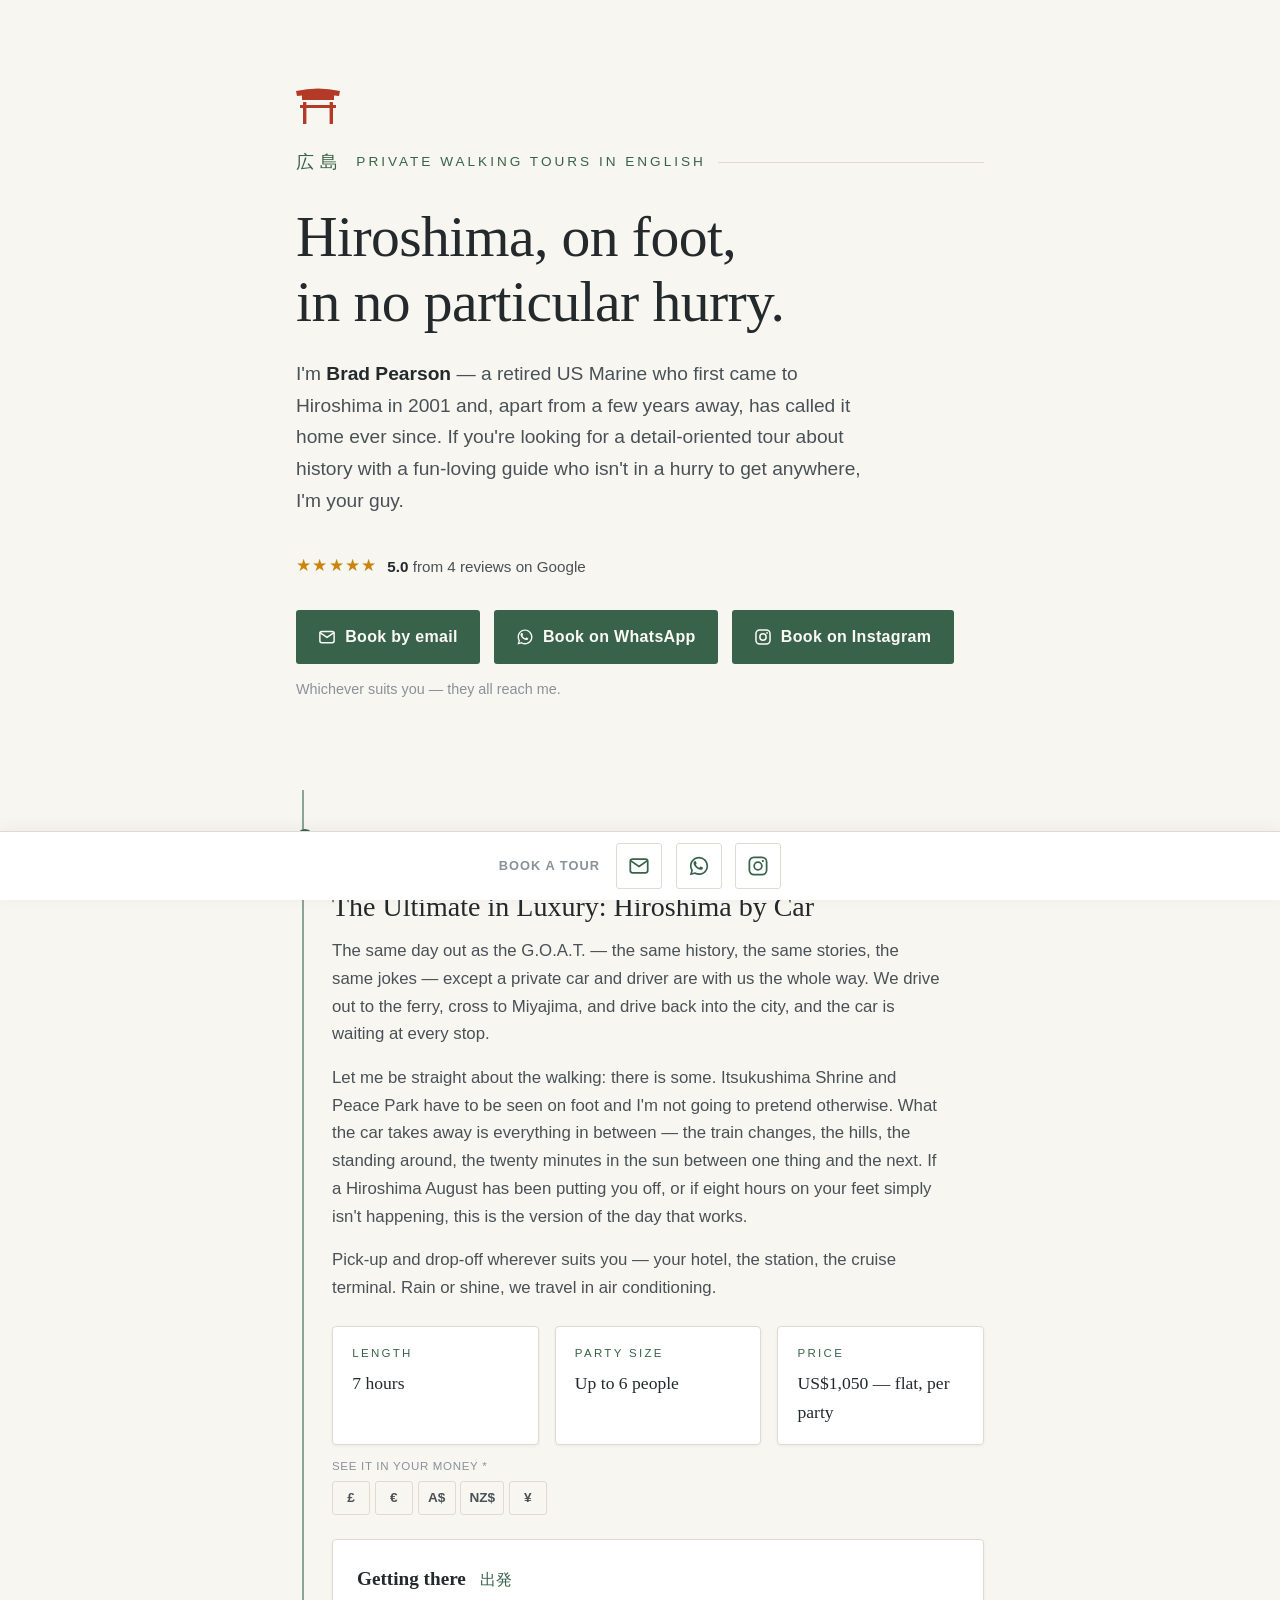
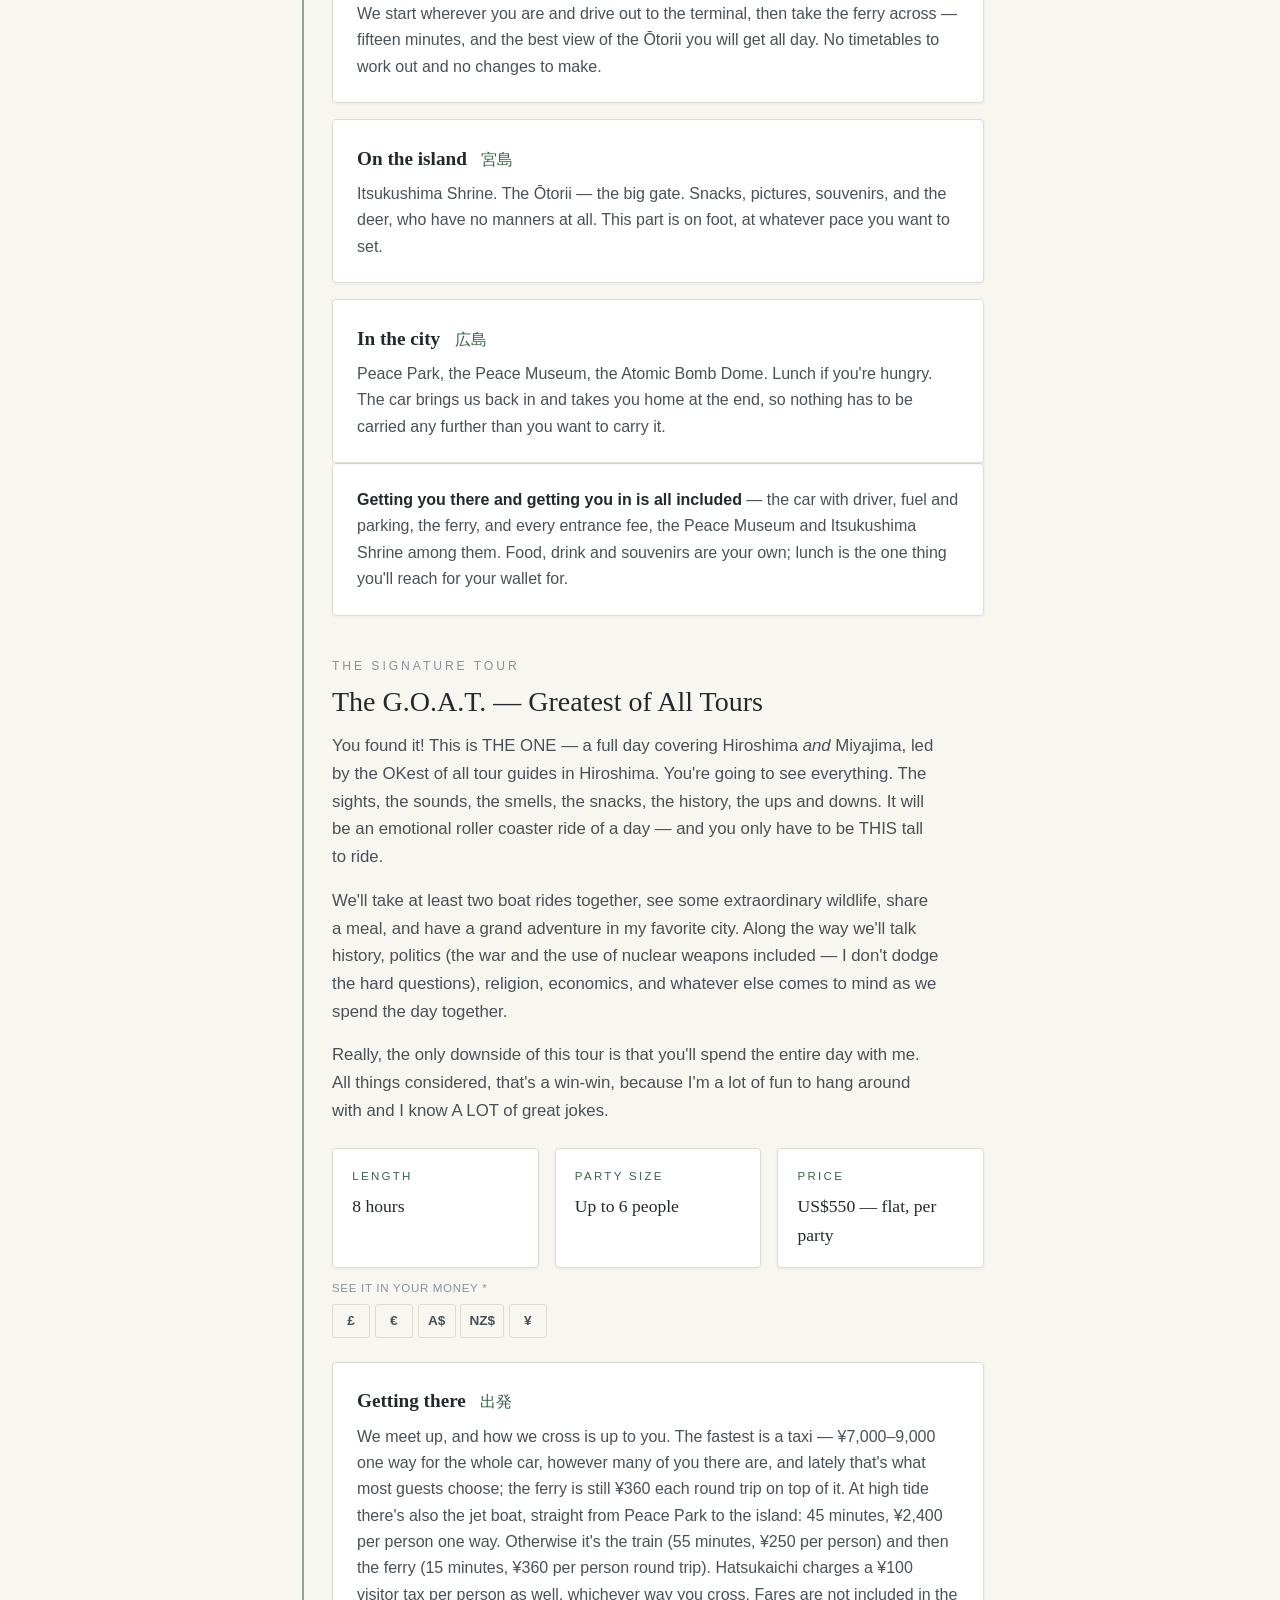
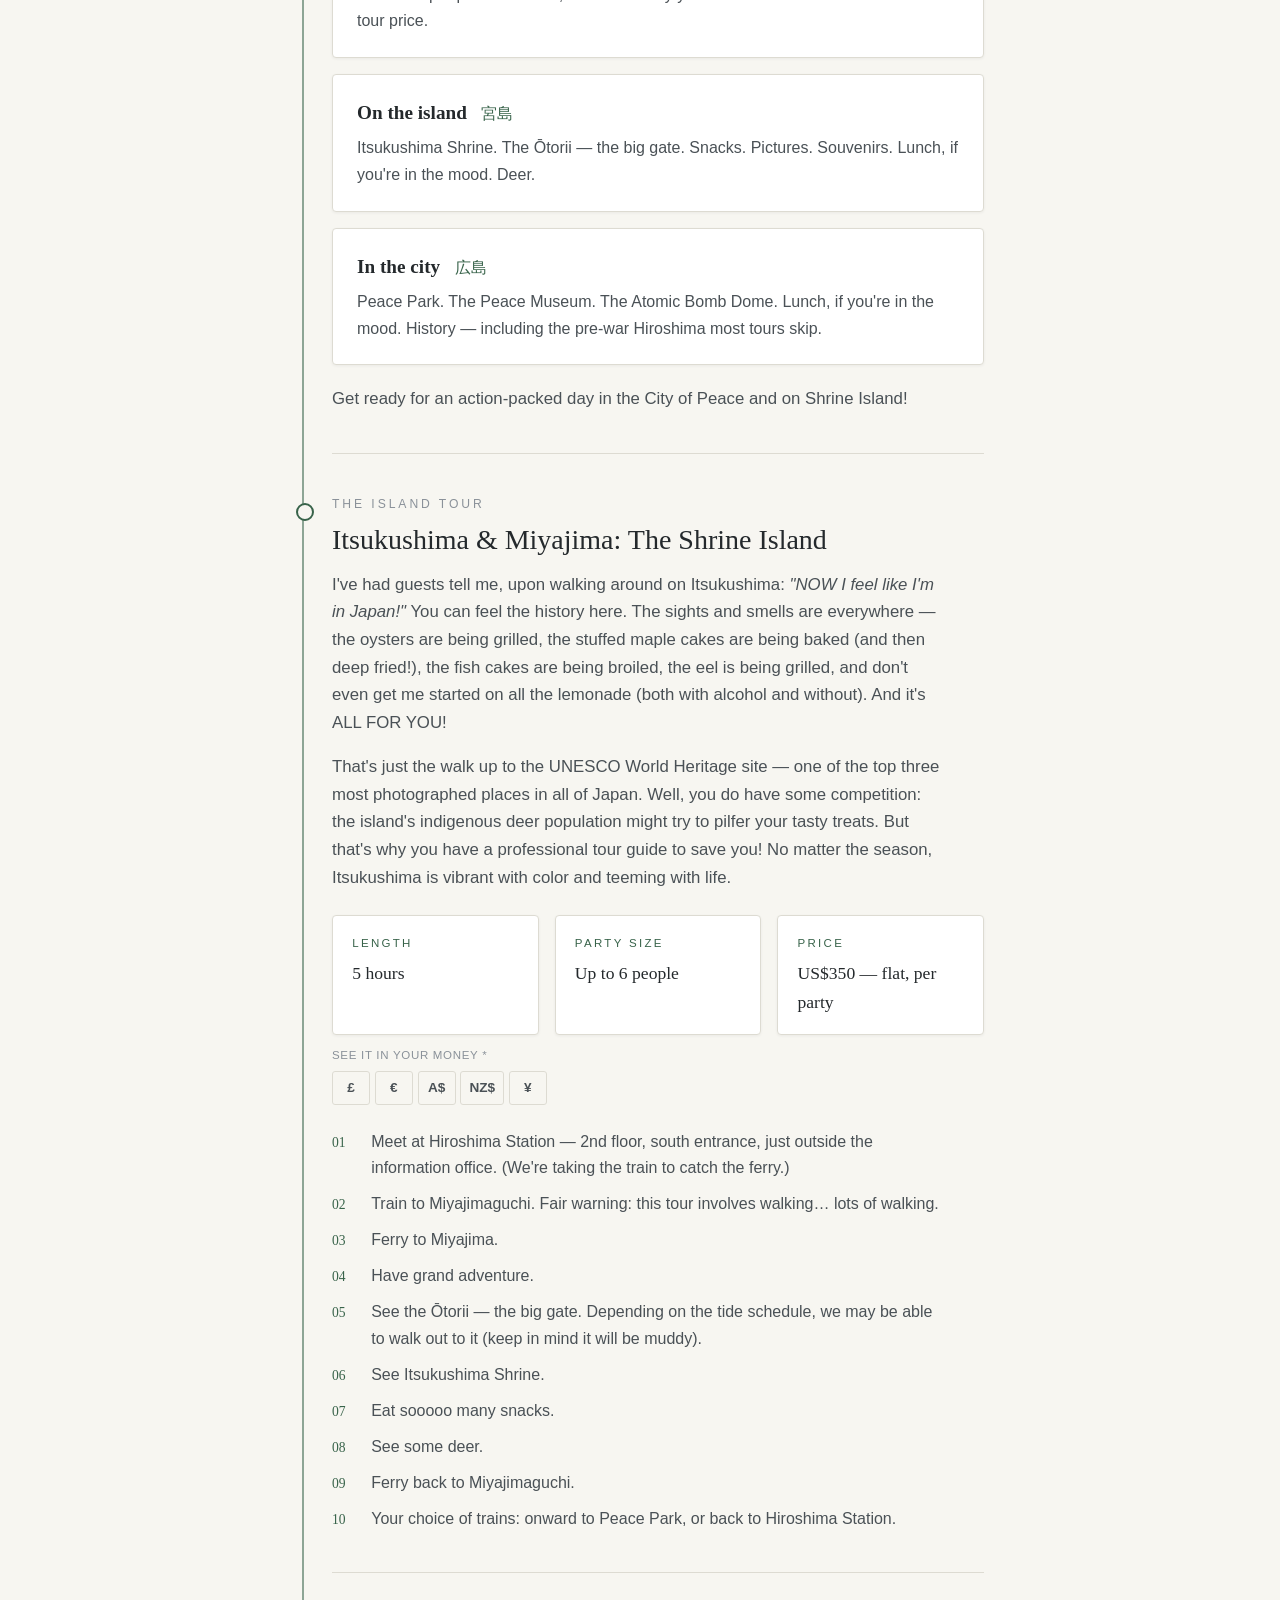
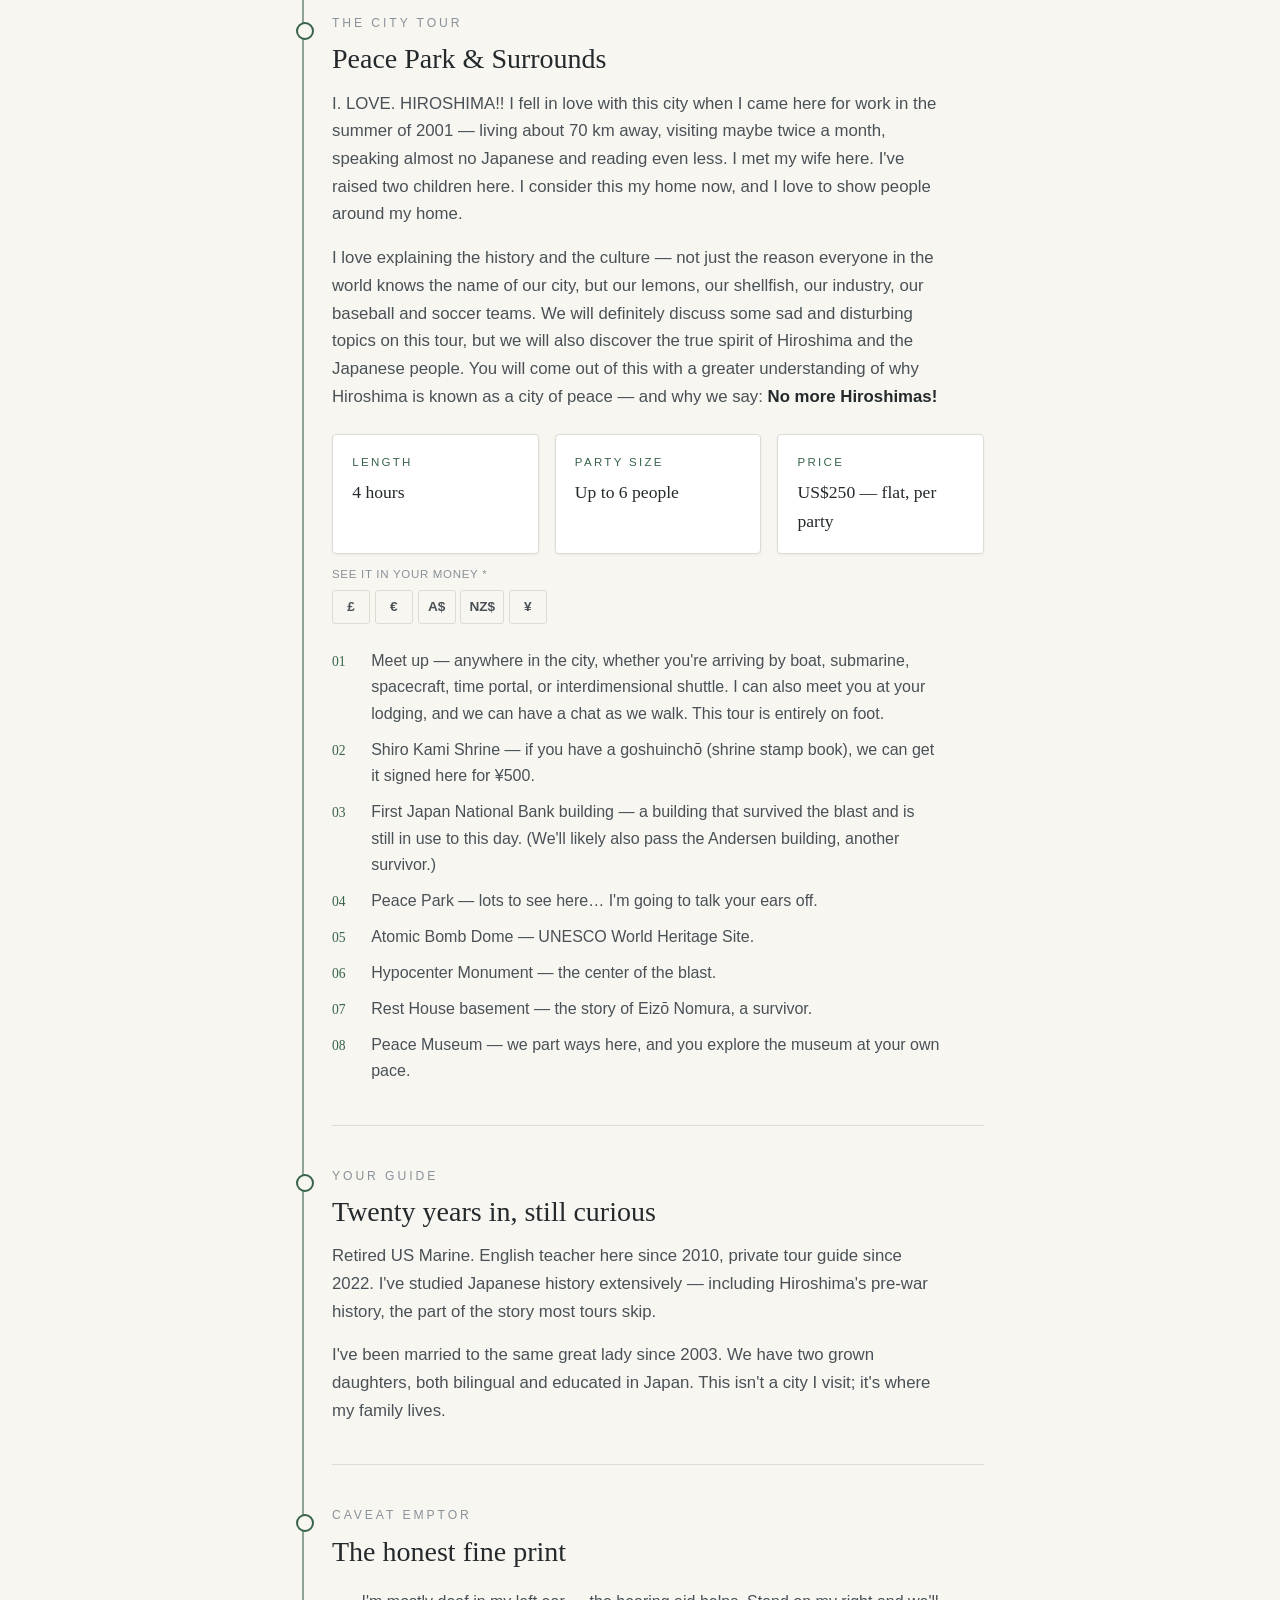
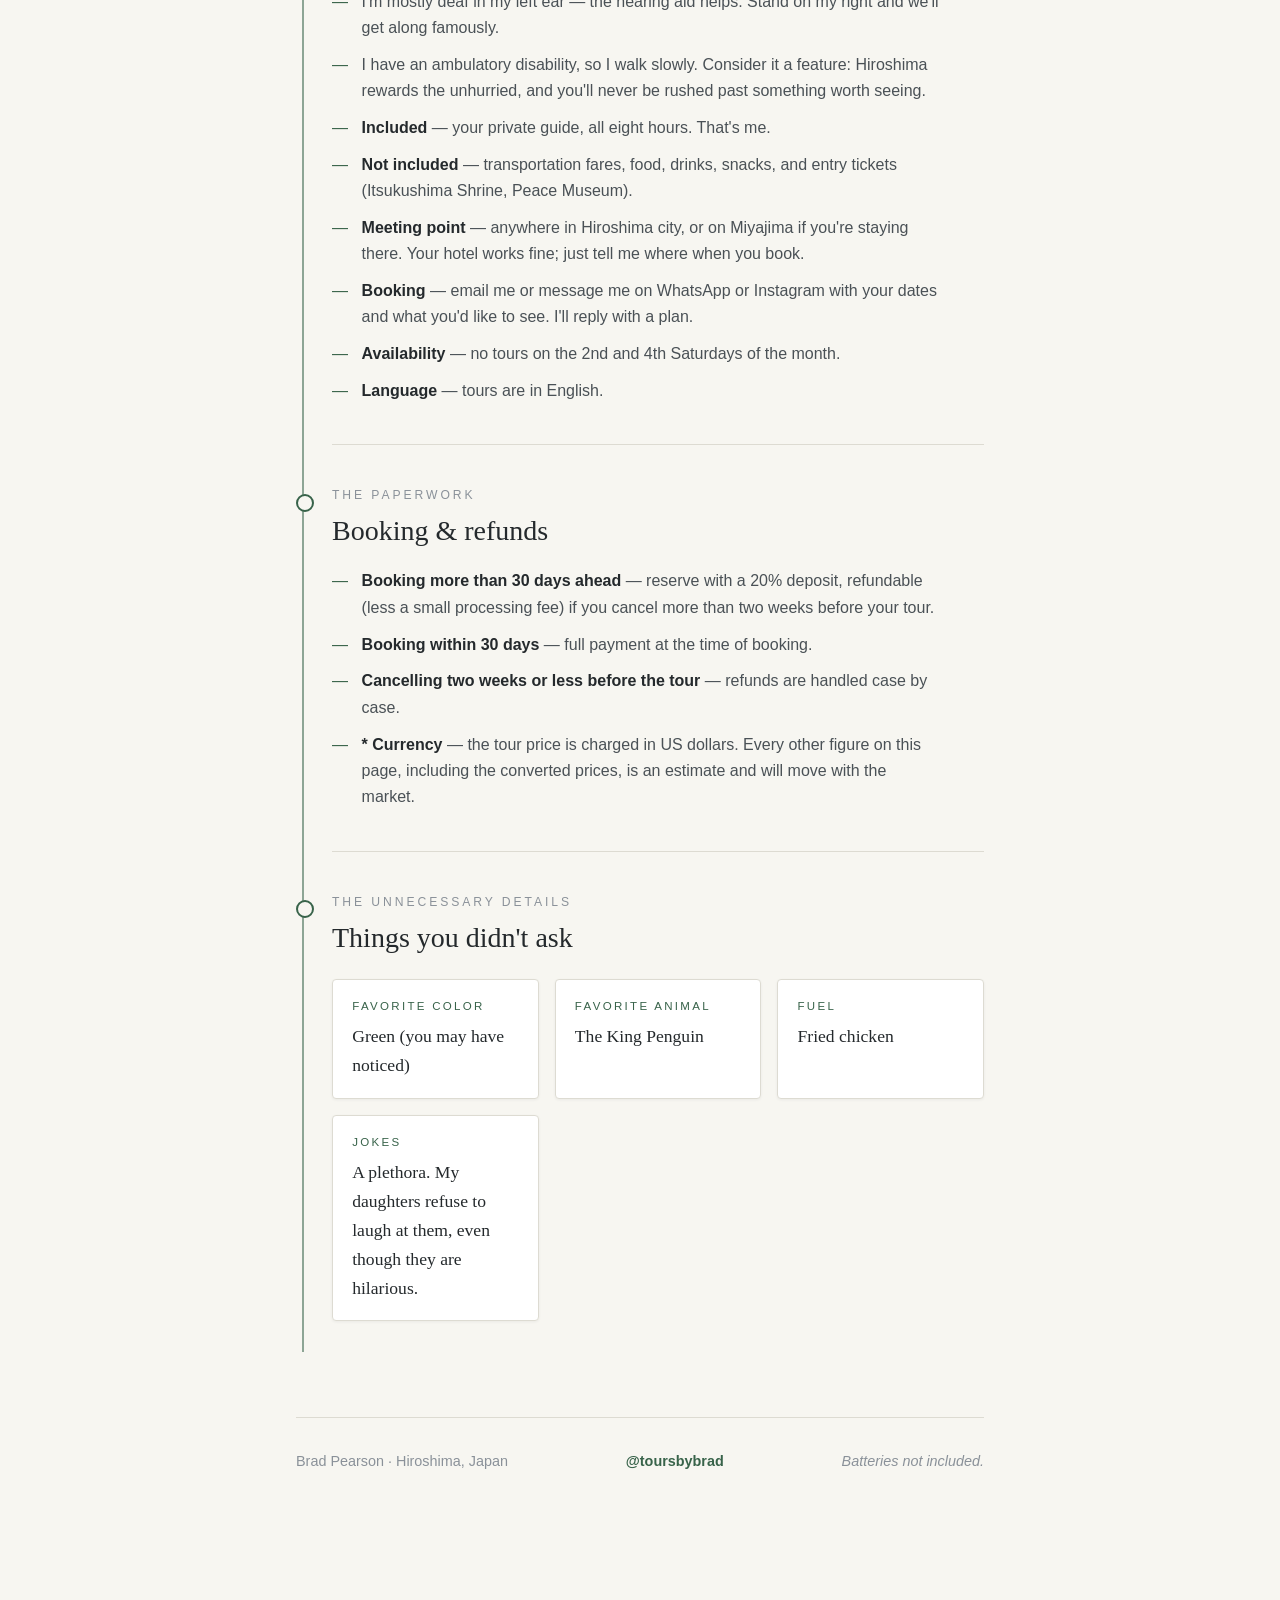
==== commit 8d8bbc77: "Quote the ferry at 360 so guests come in under Co-Authored-By: Claude Opus 5 (1M context) <noreply@a" ====
--- a/index.html
+++ b/index.html
@@ -654,10 +654,10 @@
           <p>We meet up, and how we cross is up to you. The fastest is a taxi
           — ¥7,000–9,000 one way for the whole car, however many of you there
           are, and lately that's what most guests choose; the ferry is still
-          ¥350 each round trip on top of it. At high tide there's also the jet boat,
+          ¥360 each round trip on top of it. At high tide there's also the jet boat,
           straight from Peace Park to the island: 45 minutes, ¥2,400 per person
           one way. Otherwise it's the train (55 minutes, ¥250 per person) and
-          then the ferry (15 minutes, ¥350 per person round trip). Hatsukaichi
+          then the ferry (15 minutes, ¥360 per person round trip). Hatsukaichi
           charges a ¥100 visitor tax per person as well, whichever way you
           cross. Fares are not included in the tour price.</p>
         </div>
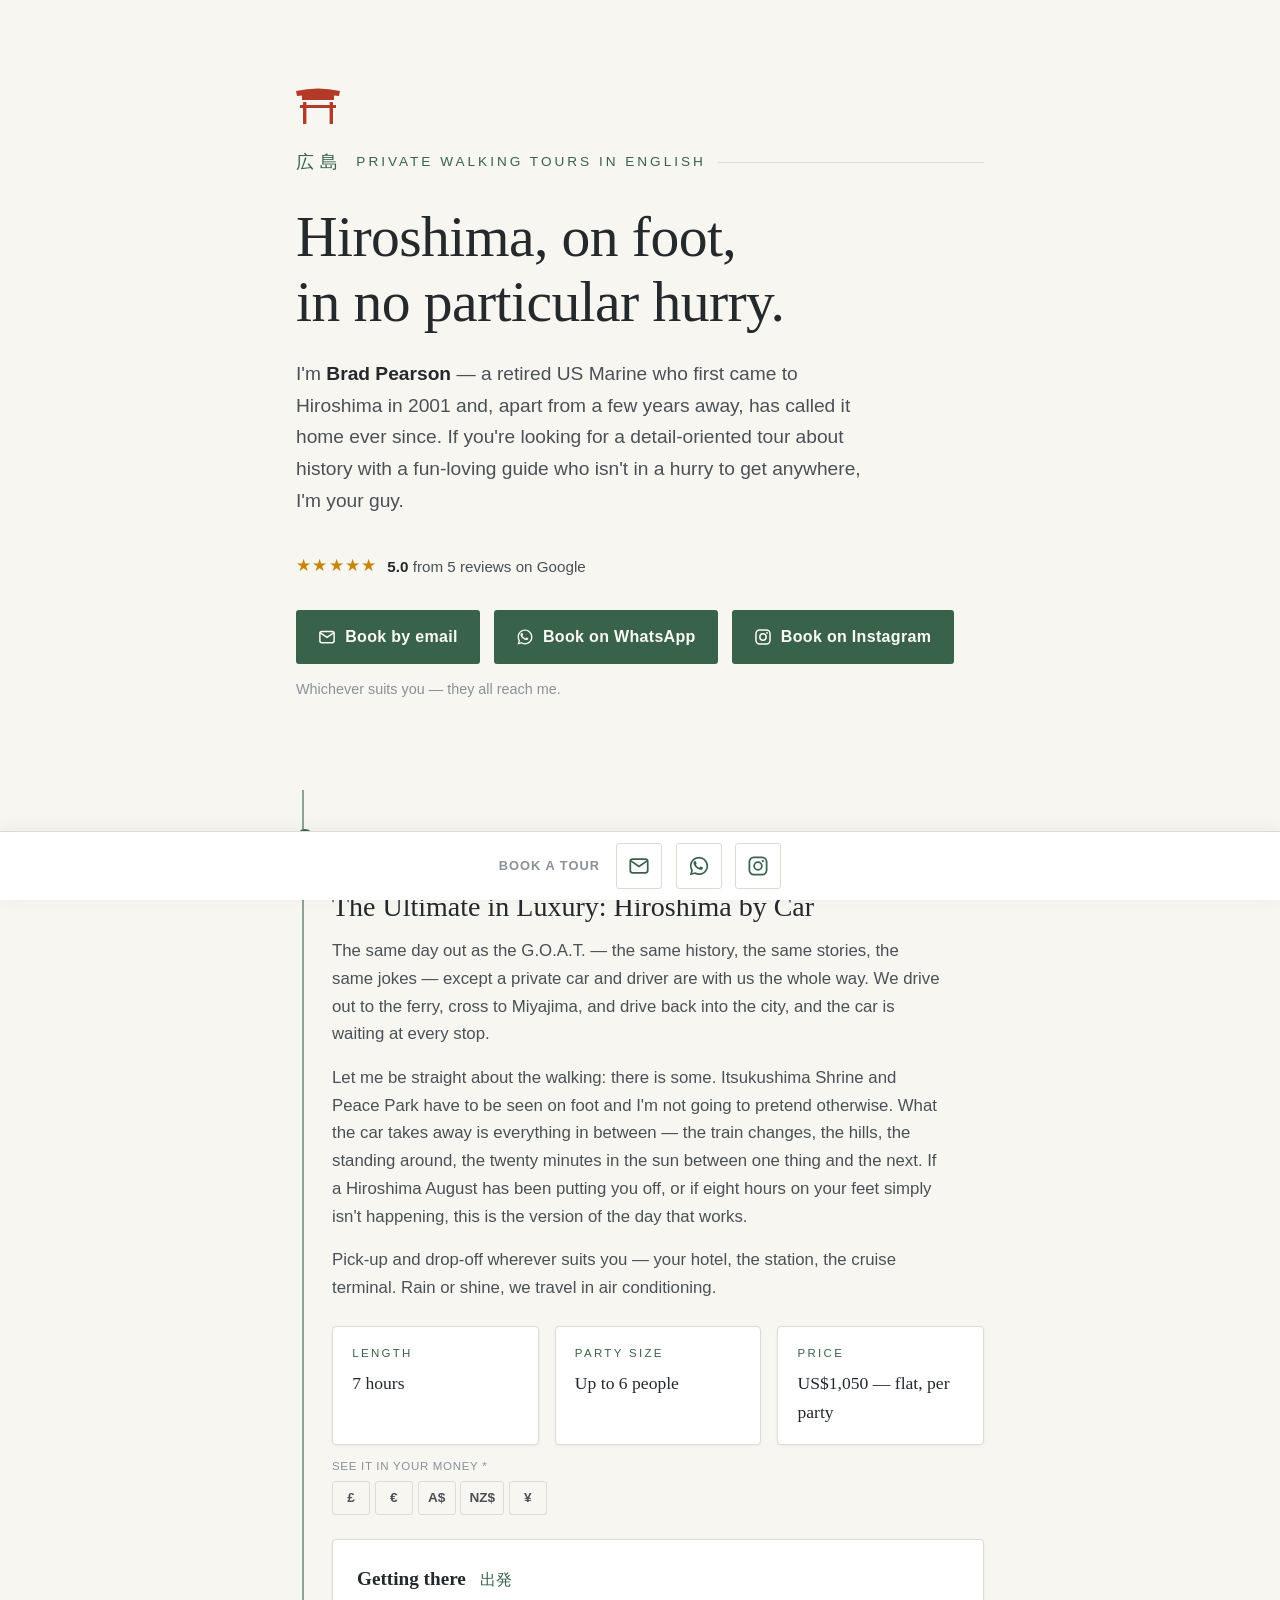
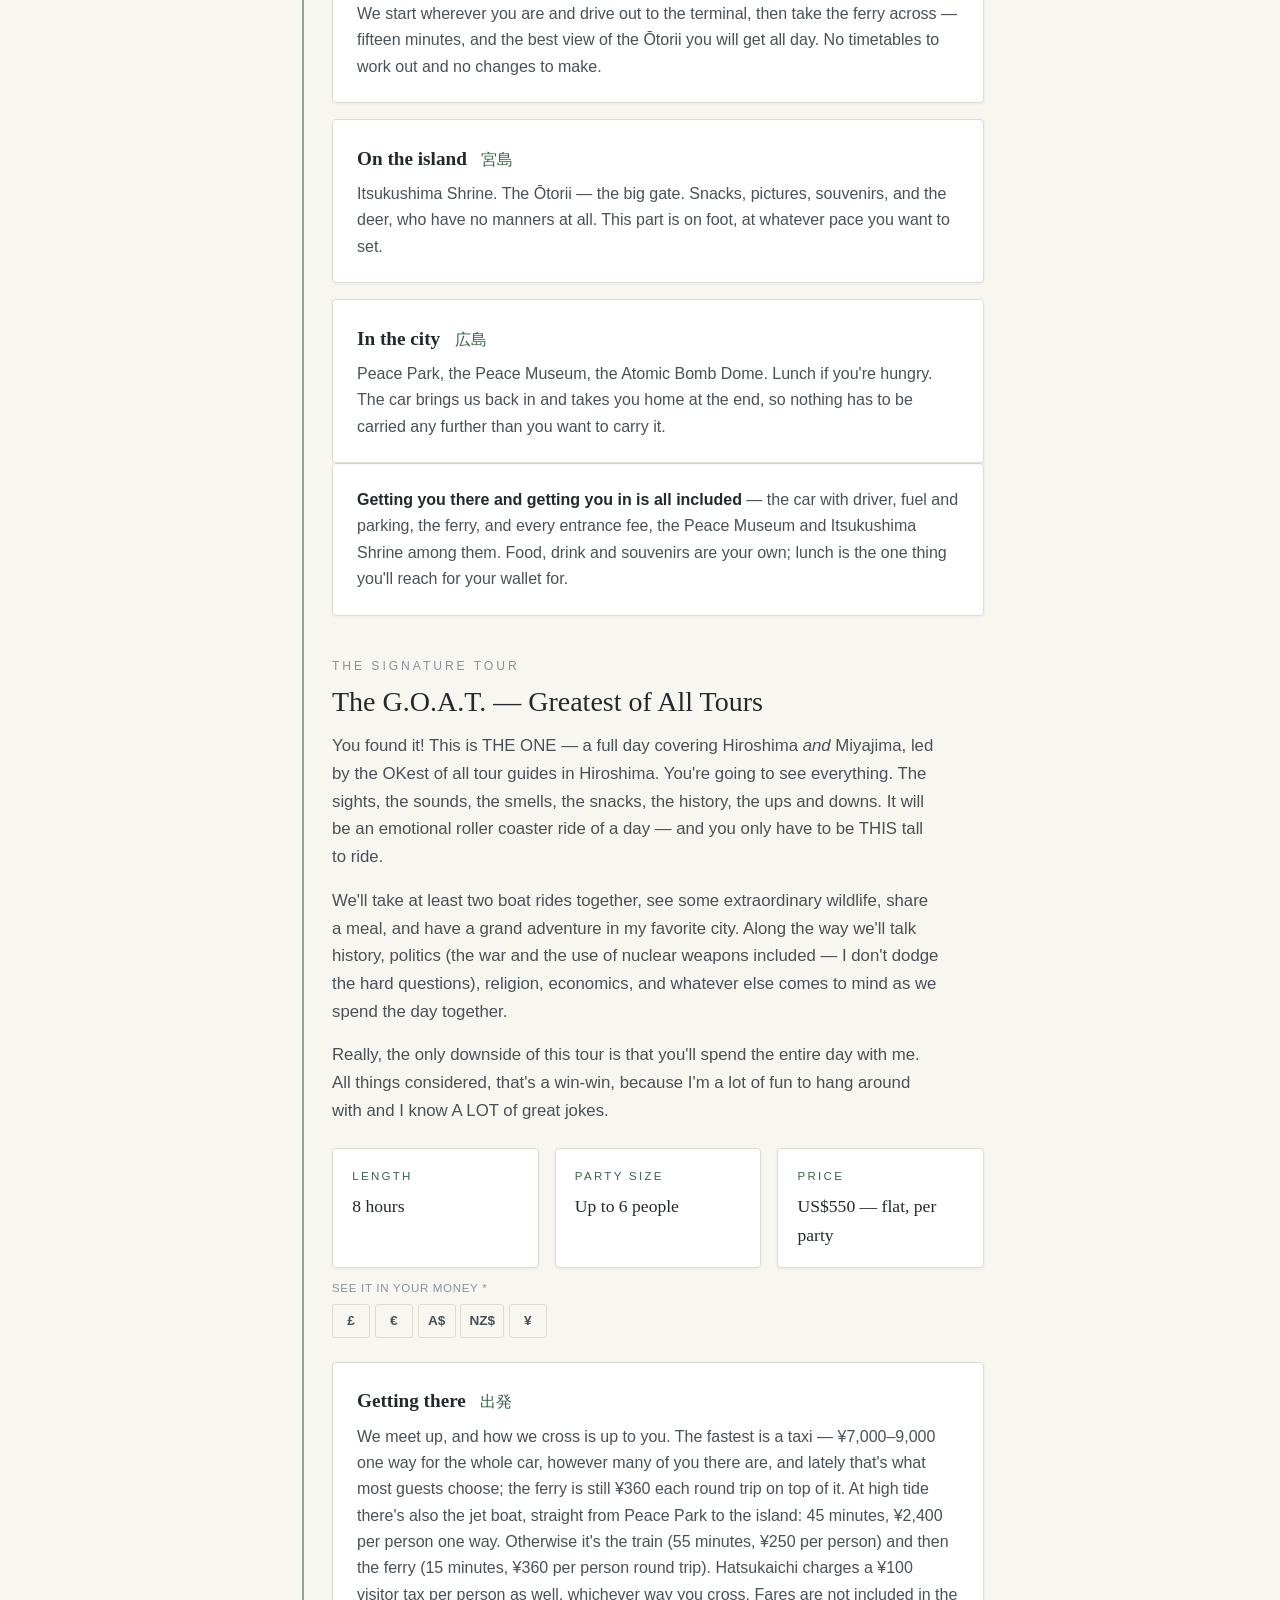
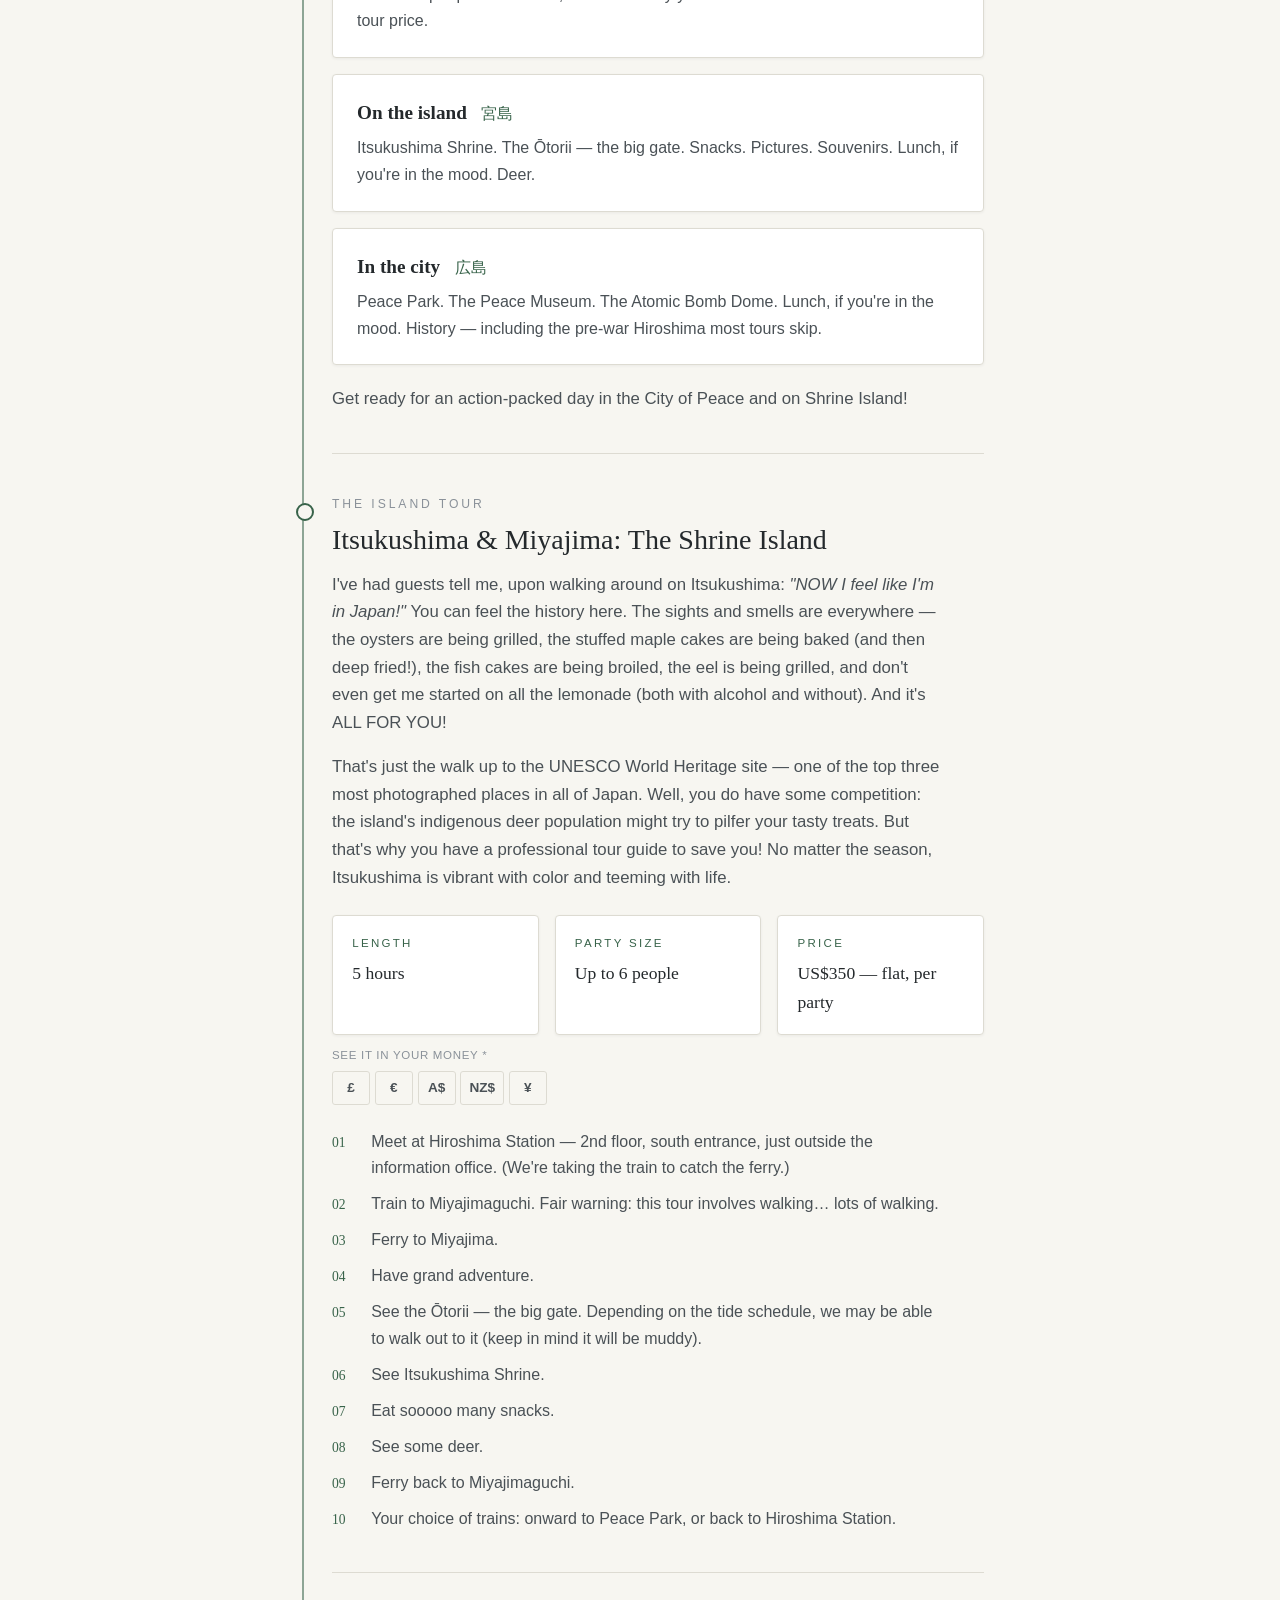
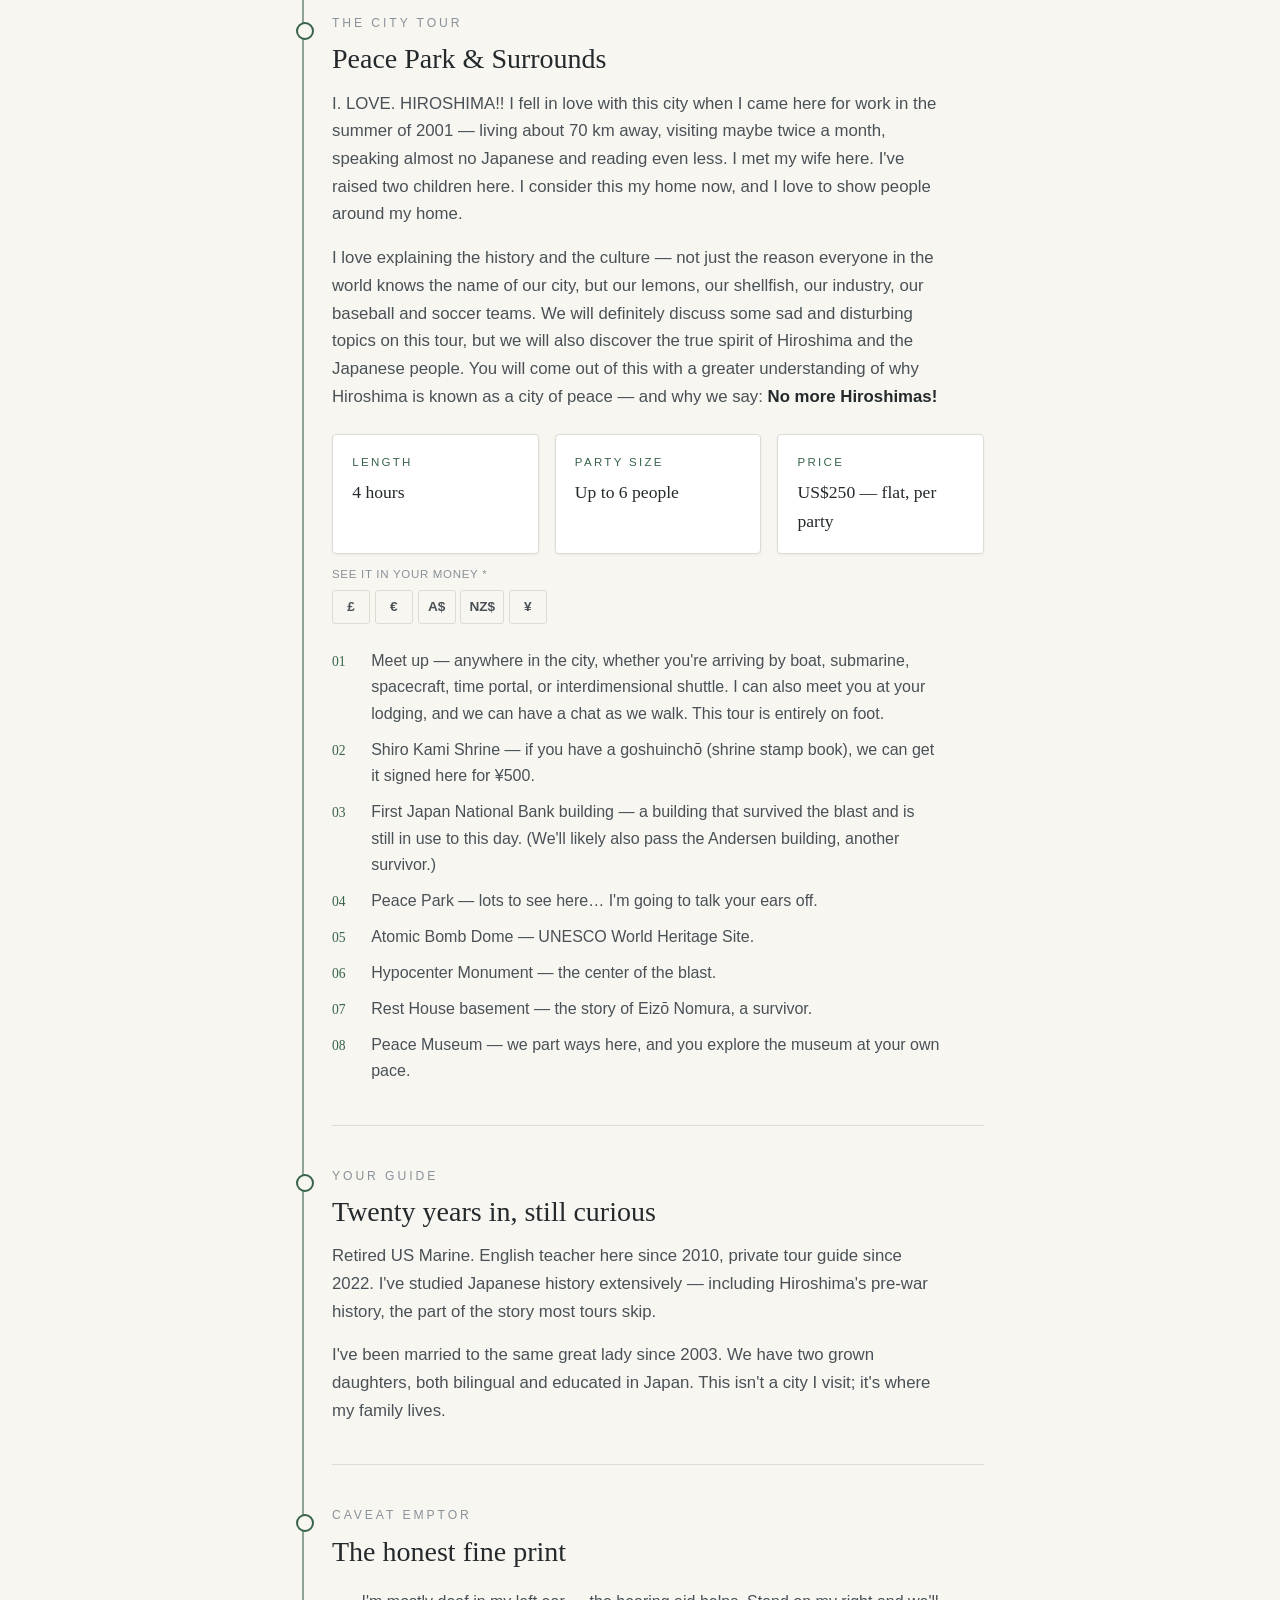
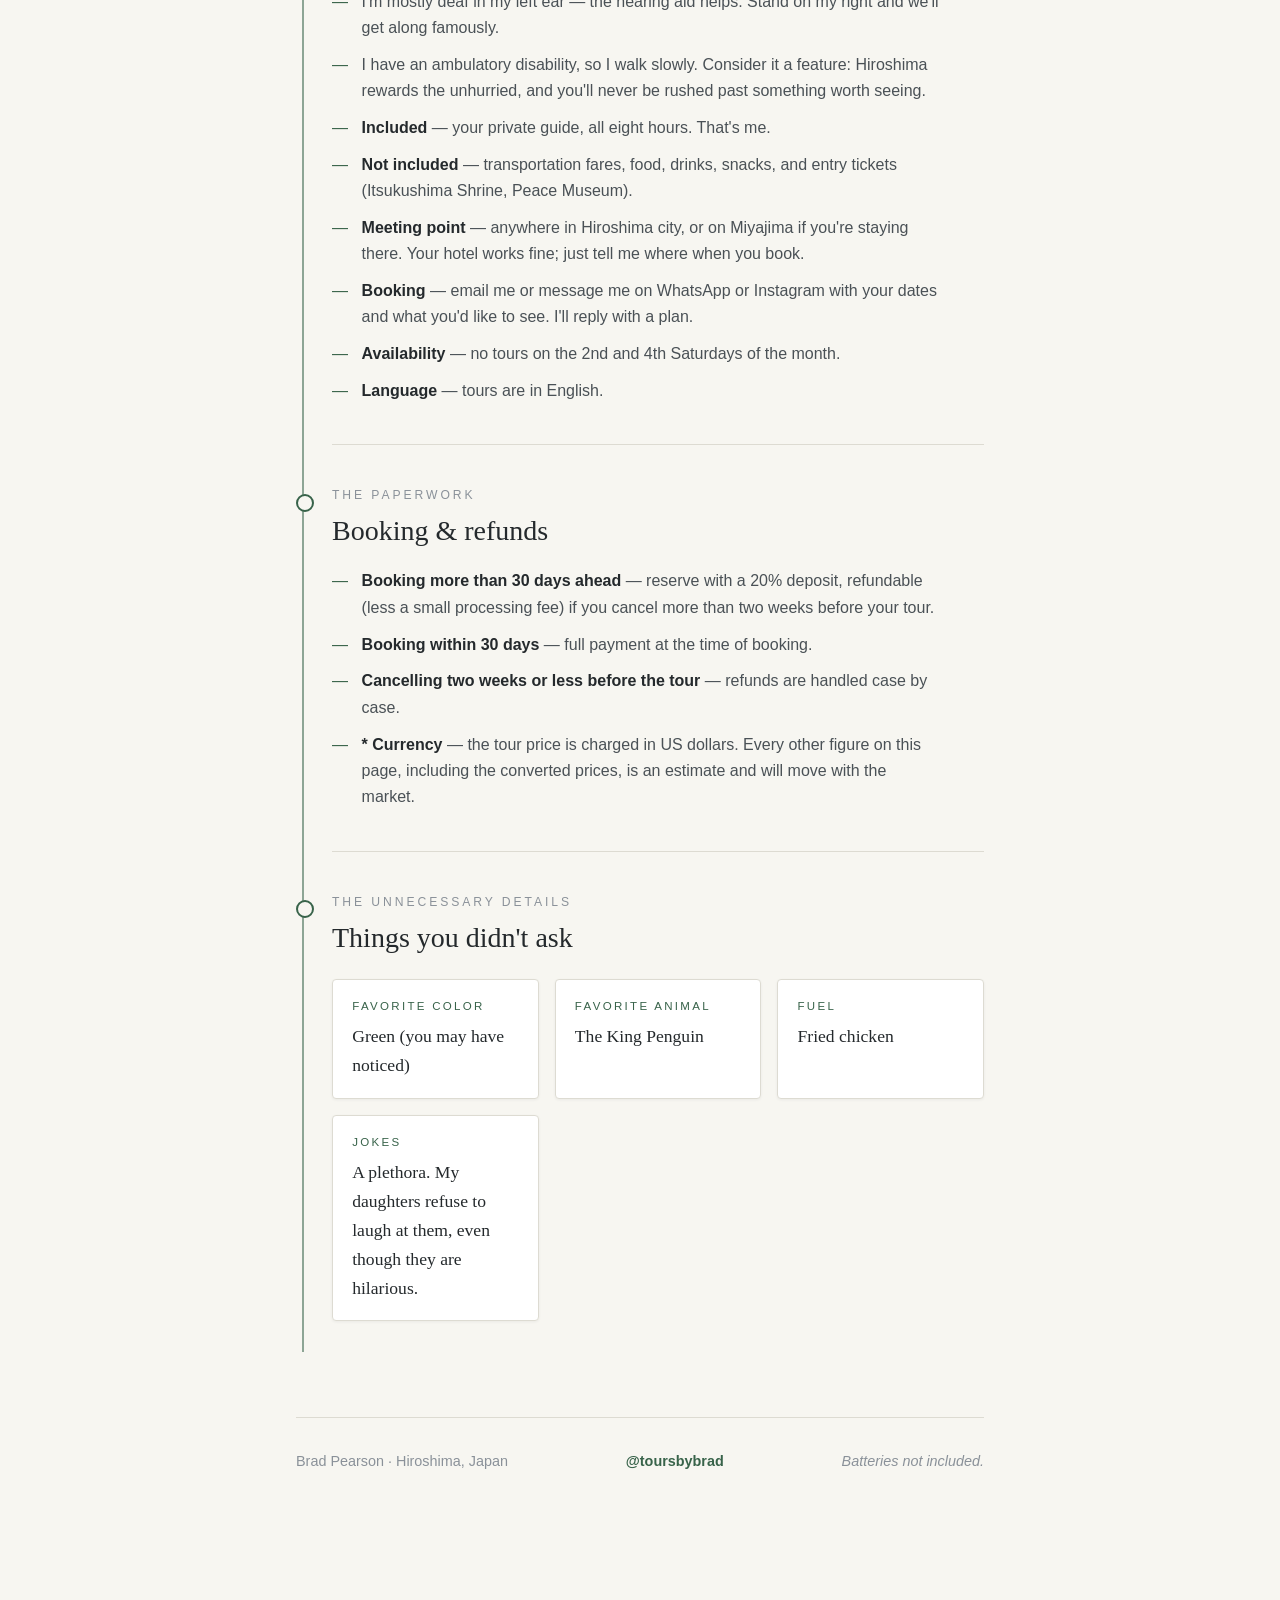
==== commit 77951037: "Update Google rating to 5 reviews Co-Authored-By: Claude Opus 5.5 (1M context) <noreply@anthropic.co" ====
--- a/index.html
+++ b/index.html
@@ -529,7 +529,7 @@
     </p>
     <p class="rating">
       <span class="rating-stars" aria-hidden="true">★★★★★</span>
-      <span><strong>5.0</strong> from 4 reviews on Google</span>
+      <span><strong>5.0</strong> from 5 reviews on Google</span>
     </p>
     <div class="cta-row">
       <a class="btn-book" href="mailto:jrflippp@gmail.com?subject=Tour%20enquiry&body=Hi%20Brad%2C%0A%0AWhen%20I%27m%20looking%20to%20come%20to%20Hiroshima%3A%0A%0AHow%20many%20people%20are%20in%20my%20party%3A%0A%0AWhich%20tour%20I%27m%20interested%20in%3A%0A%0AMy%20favorite%20color%3A%0A%0A"><svg viewBox="0 0 24 24" fill="none" stroke="currentColor" stroke-width="2" stroke-linecap="round" stroke-linejoin="round" aria-hidden="true"><rect x="2.5" y="4.5" width="19" height="15" rx="2.5"/><path d="m3.2 6.4 8.8 6.1 8.8-6.1"/></svg>Book by email</a>
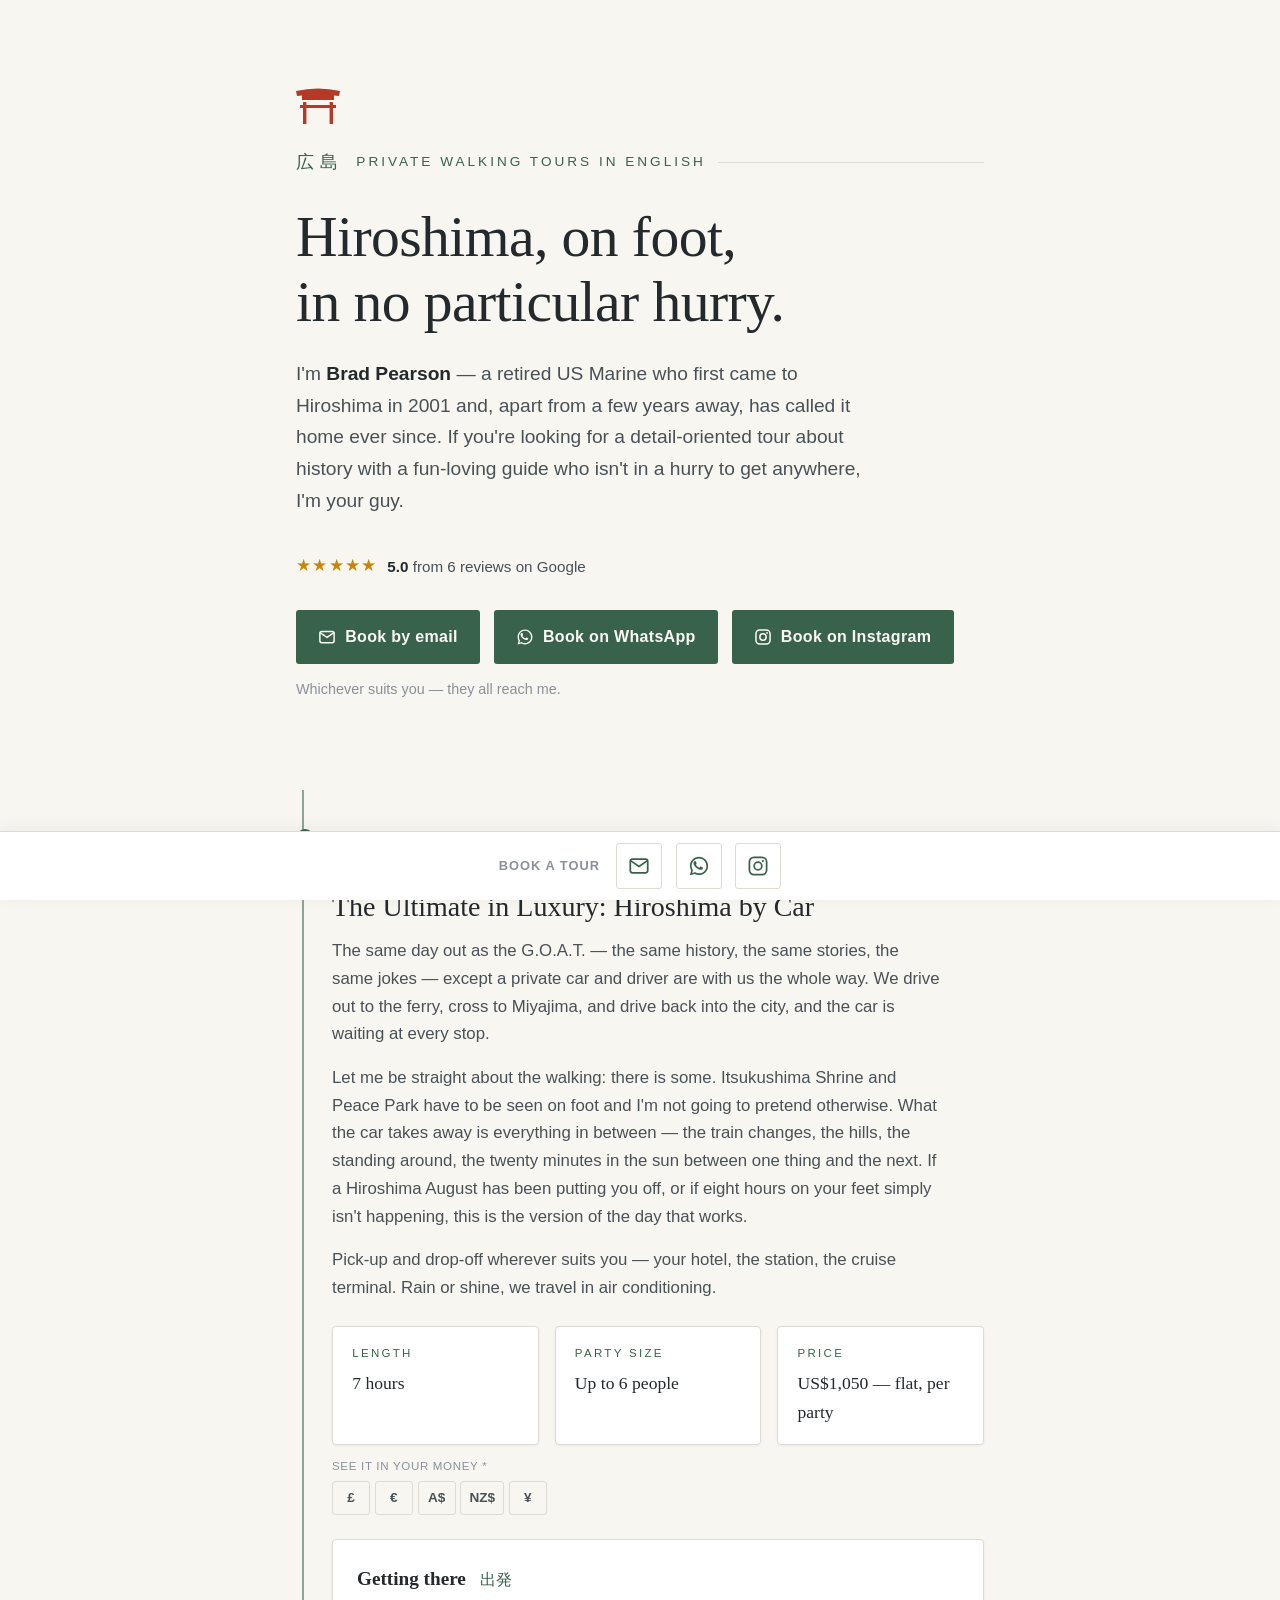
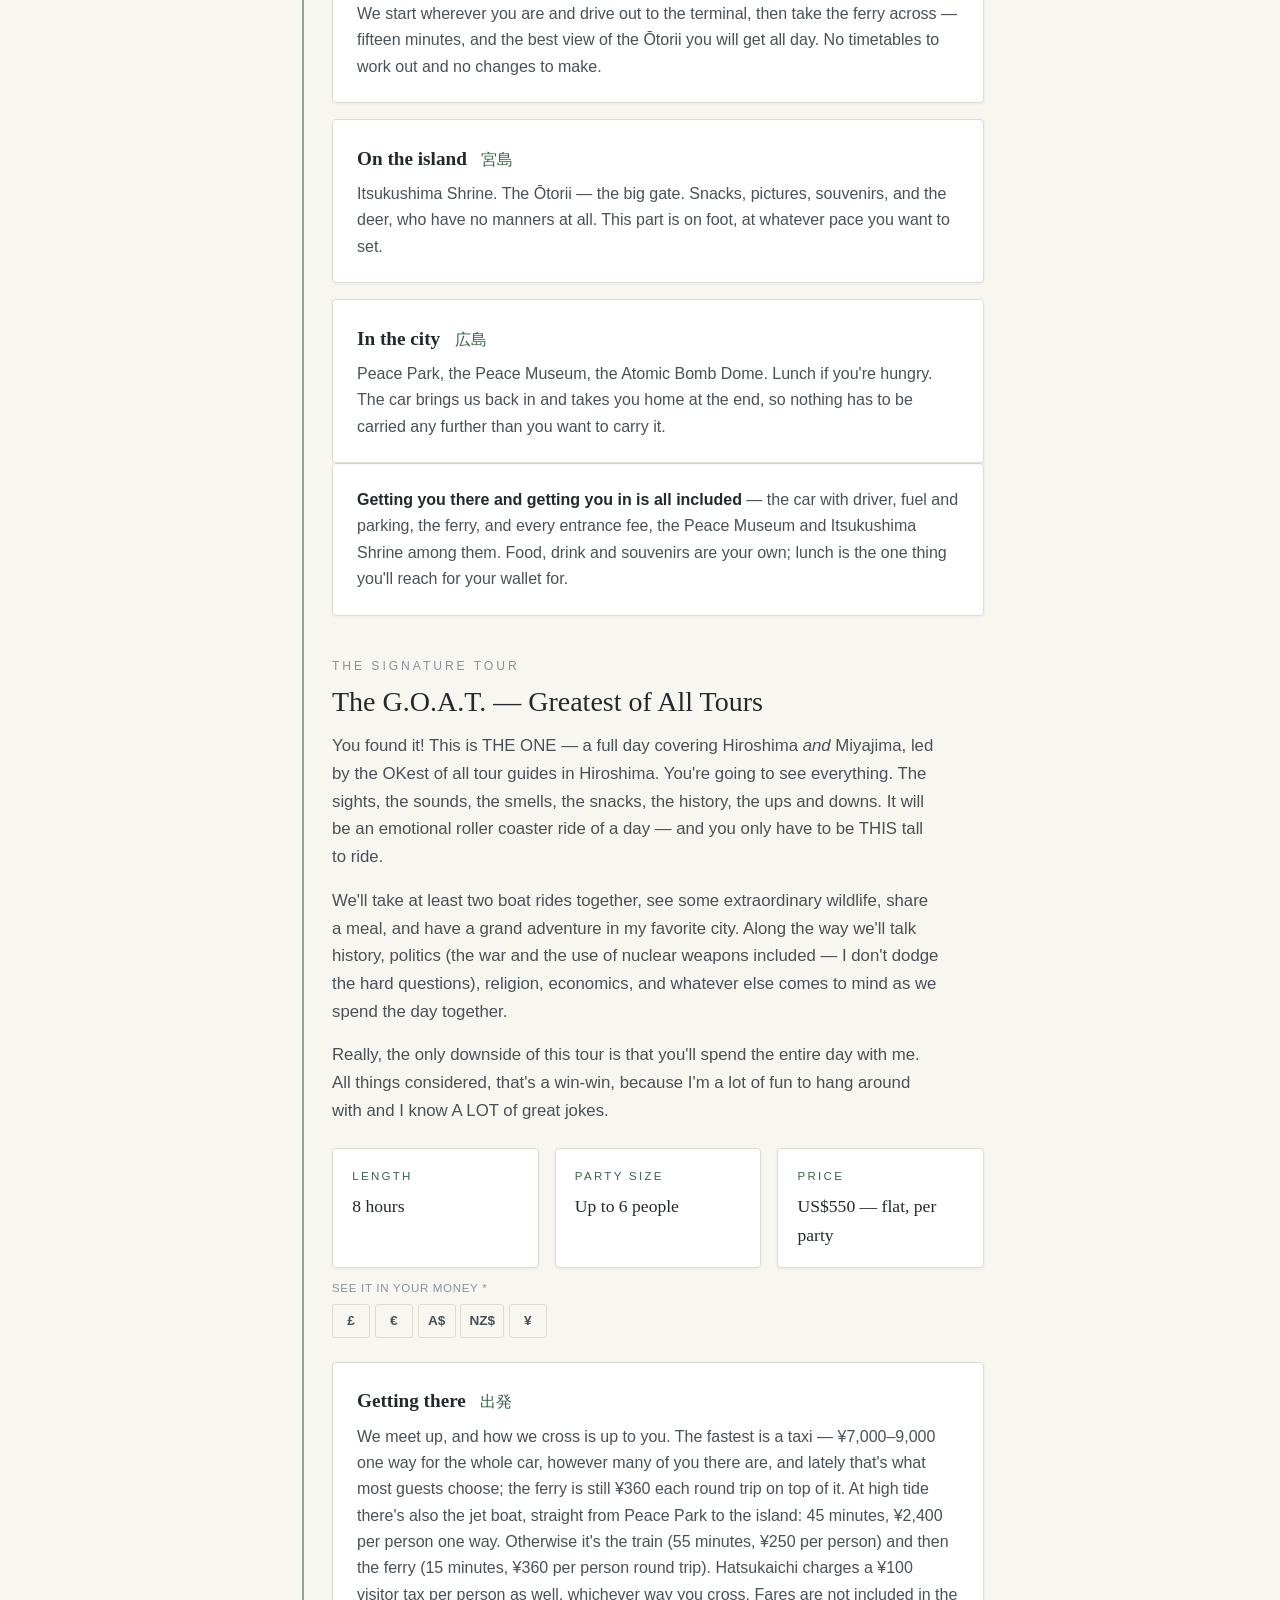
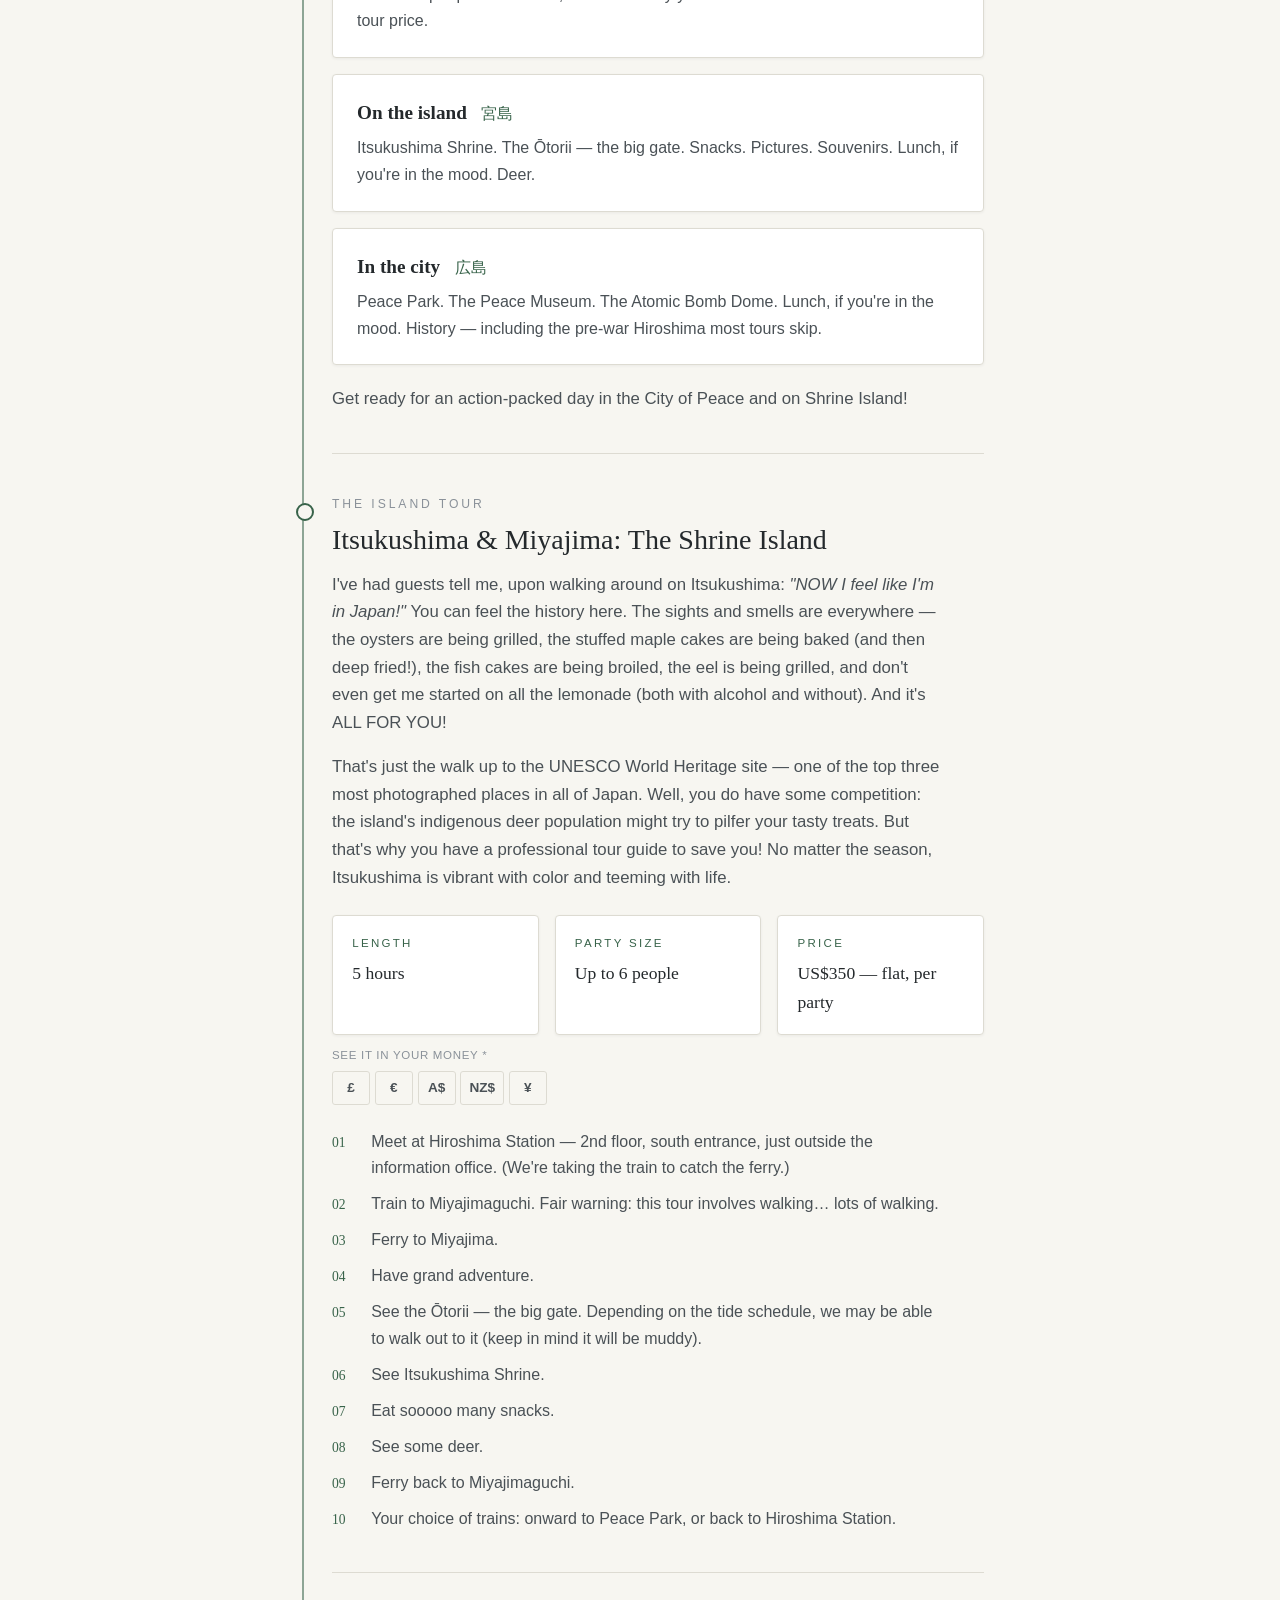
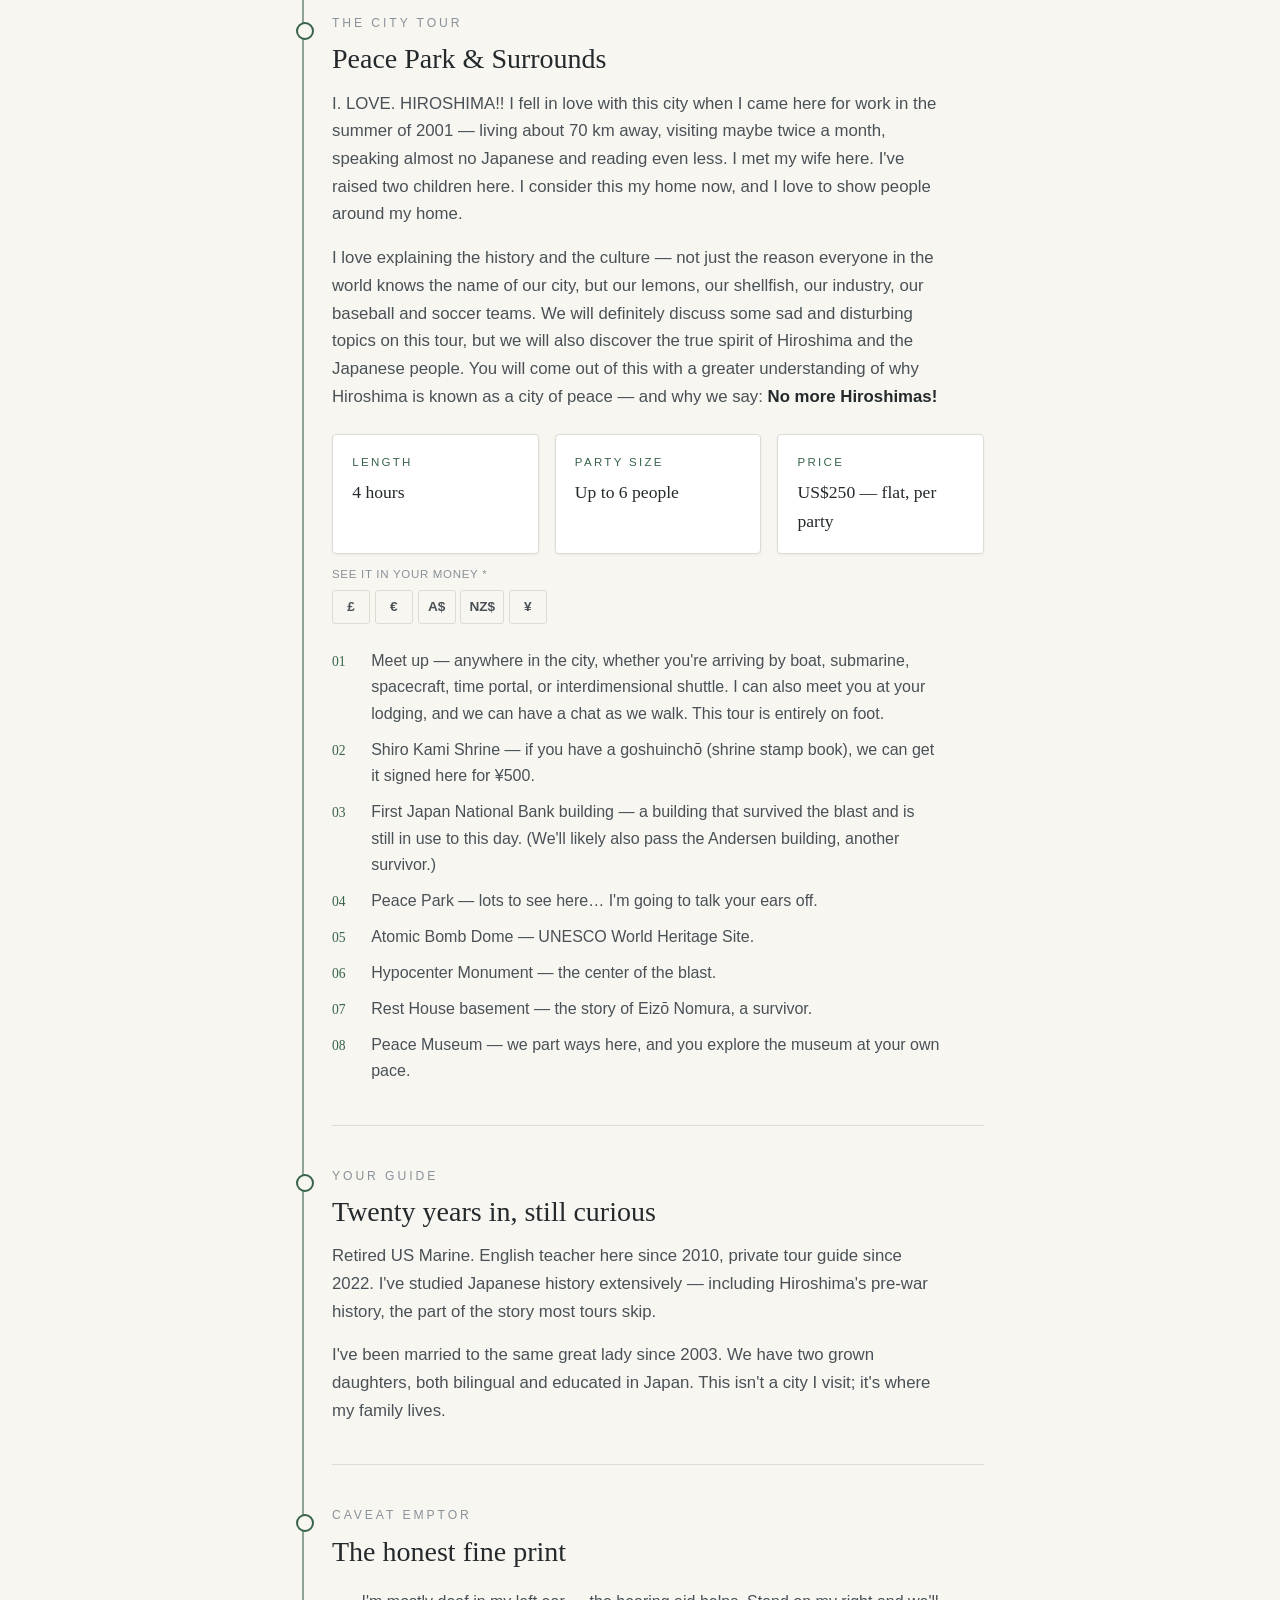
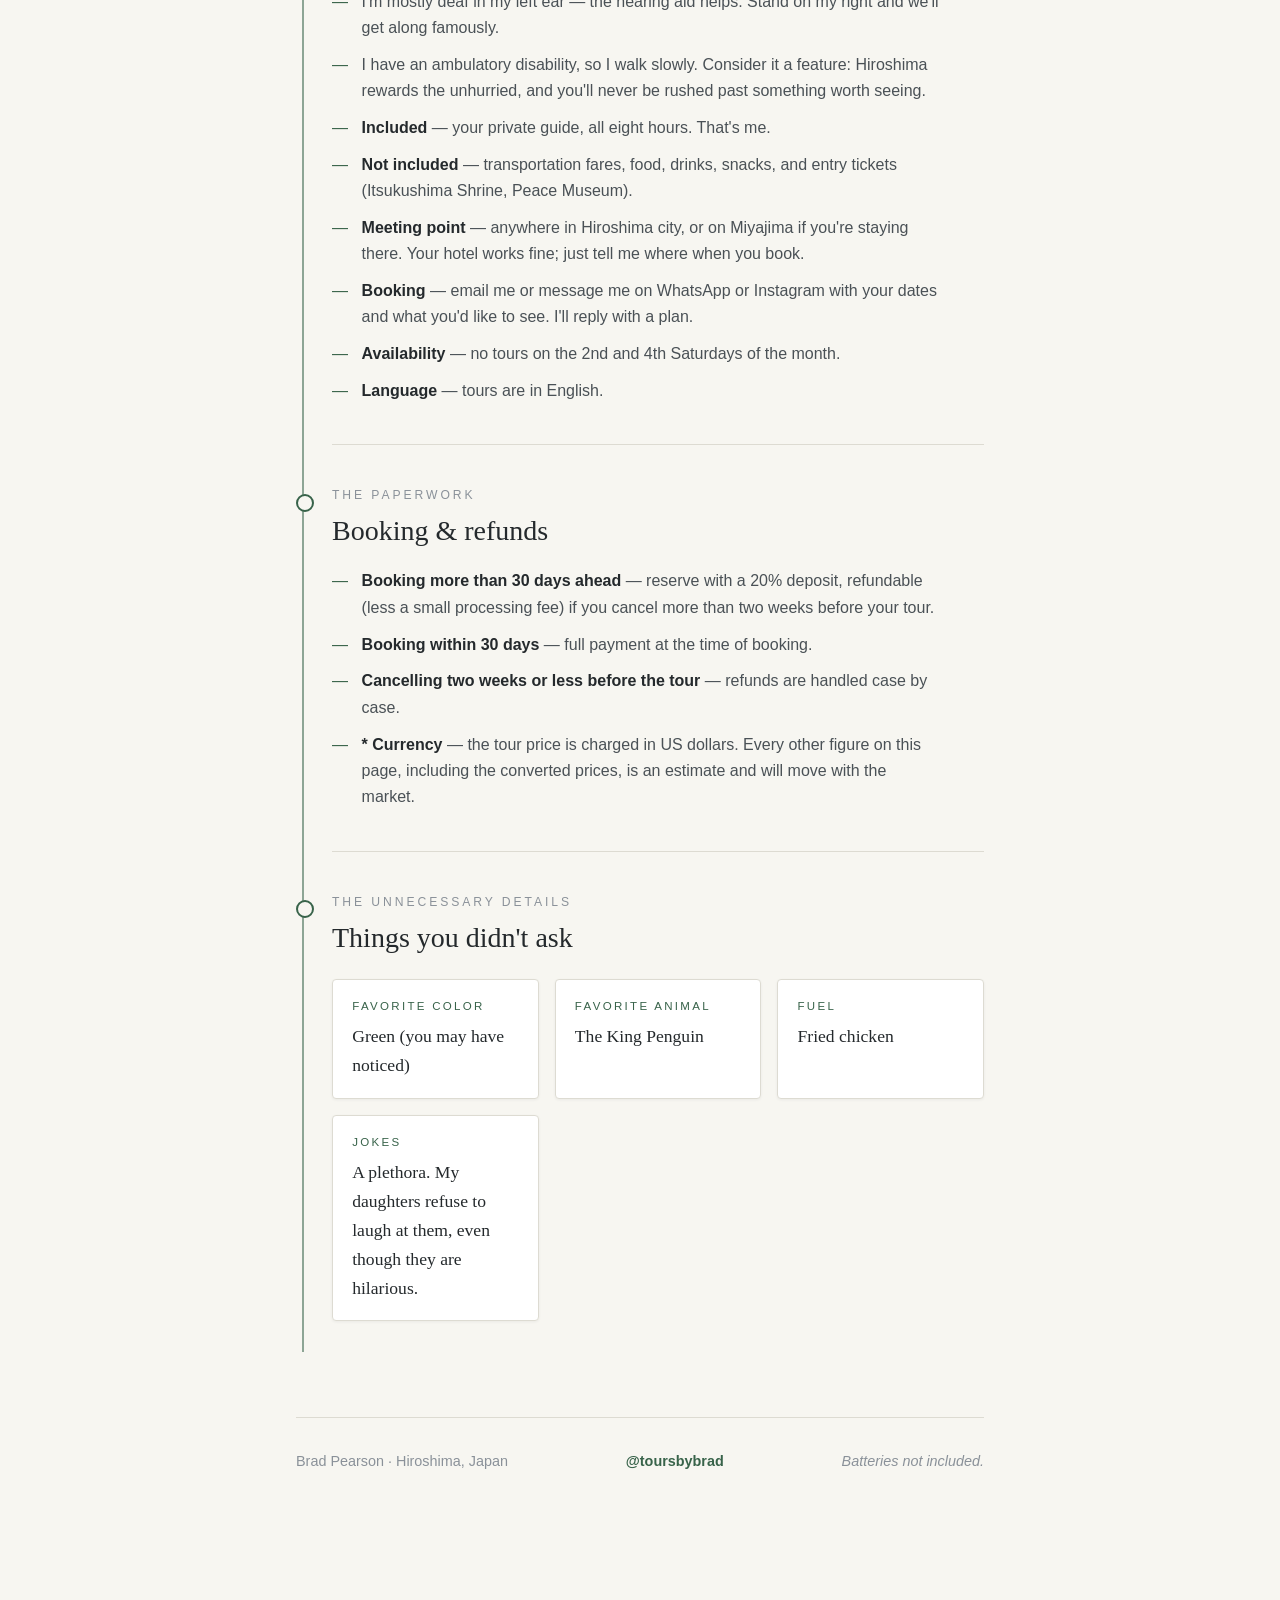
==== commit 996aa833: "Update Google rating to 6 reviews Co-Authored-By: Claude Opus 5.5 (1M context) <noreply@anthropic.co" ====
--- a/index.html
+++ b/index.html
@@ -529,7 +529,7 @@
     </p>
     <p class="rating">
       <span class="rating-stars" aria-hidden="true">★★★★★</span>
-      <span><strong>5.0</strong> from 5 reviews on Google</span>
+      <span><strong>5.0</strong> from 6 reviews on Google</span>
     </p>
     <div class="cta-row">
       <a class="btn-book" href="mailto:jrflippp@gmail.com?subject=Tour%20enquiry&body=Hi%20Brad%2C%0A%0AWhen%20I%27m%20looking%20to%20come%20to%20Hiroshima%3A%0A%0AHow%20many%20people%20are%20in%20my%20party%3A%0A%0AWhich%20tour%20I%27m%20interested%20in%3A%0A%0AMy%20favorite%20color%3A%0A%0A"><svg viewBox="0 0 24 24" fill="none" stroke="currentColor" stroke-width="2" stroke-linecap="round" stroke-linejoin="round" aria-hidden="true"><rect x="2.5" y="4.5" width="19" height="15" rx="2.5"/><path d="m3.2 6.4 8.8 6.1 8.8-6.1"/></svg>Book by email</a>
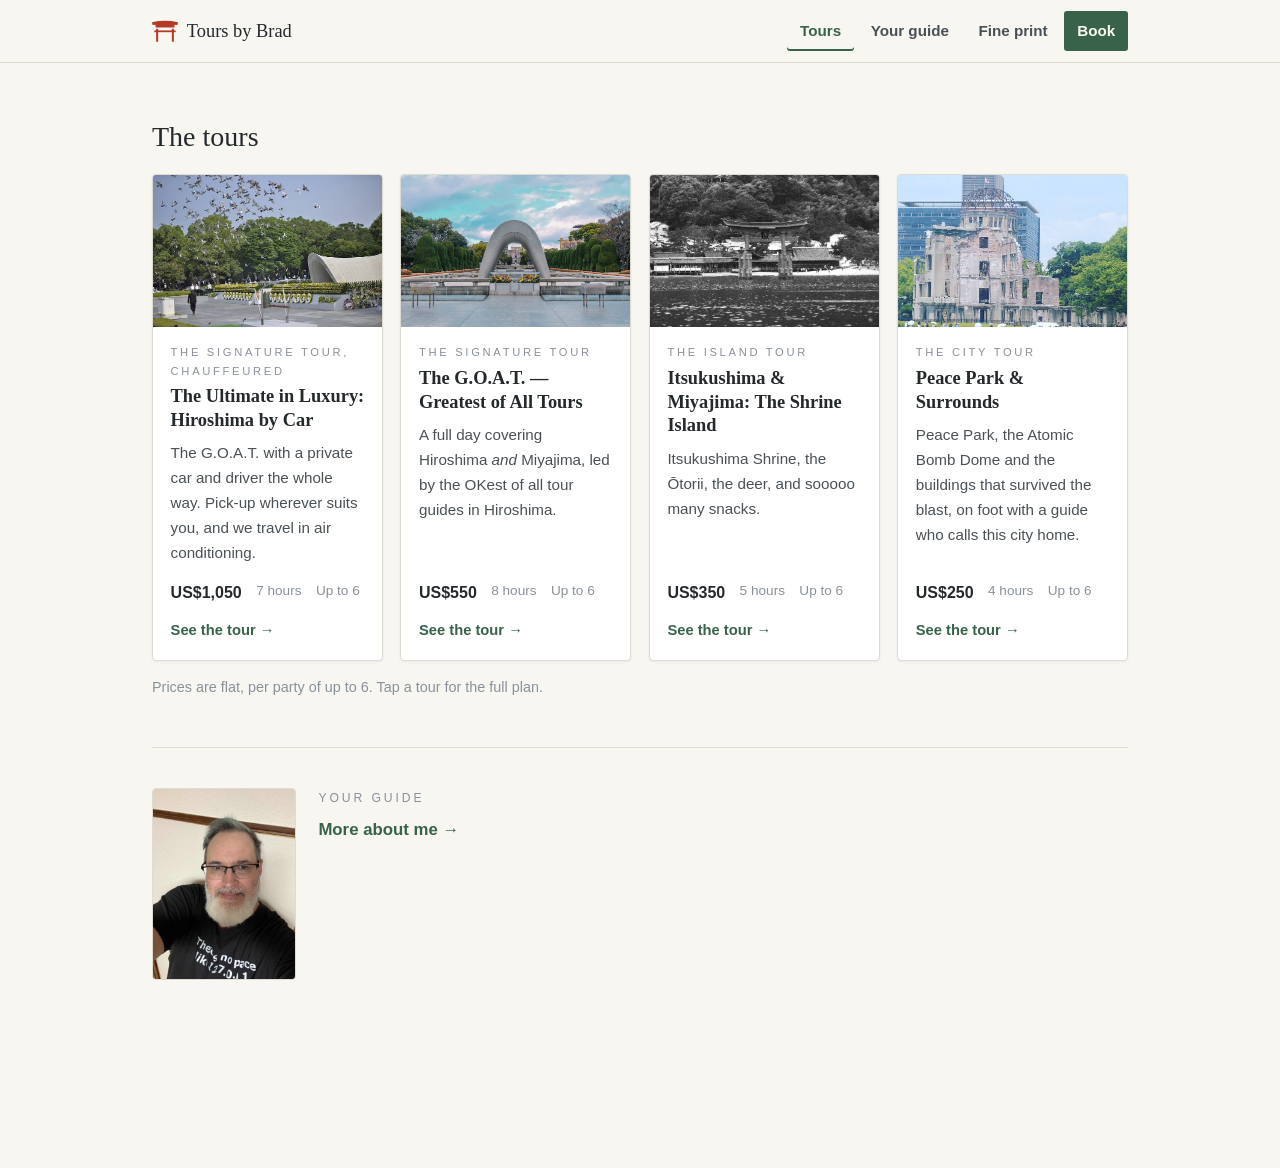
==== commit 4c57059a: "Shrine Island: Ōtorii photo (used with the photographer's permission) Co-Authored-By: Claude Opus 5." ====
--- a/index.html
+++ b/index.html
@@ -6,996 +6,106 @@
 <title>Brad Pearson — Hiroshima Walking Tours</title>
 <meta name="description" content="Private English-language walking tours of Hiroshima with Brad Pearson — retired US Marine, longtime resident, and detail-oriented history guide in no particular hurry.">
 <meta property="og:title" content="Brad Pearson — Hiroshima Walking Tours">
-<meta property="og:description" content="Private English-language walking tours of Hiroshima. Peace Park, Miyajima, and the everyday city — with a fun-loving guide who isn't in a hurry to get anywhere.">
+<meta property="og:description" content="Private English-language walking tours of Hiroshima with Brad Pearson — retired US Marine, longtime resident, and detail-oriented history guide in no particular hurry.">
 <meta property="og:type" content="website">
-<link rel="icon" href="data:image/svg+xml,%3Csvg xmlns='http://www.w3.org/2000/svg' viewBox='0 0 100 100'%3E%3Ctext y='.9em' font-size='90'%3E%E2%9B%A9%EF%B8%8F%3C/text%3E%3C/svg%3E">
-<style>
-  :root {
-    --paper: #F7F6F1;
-    --ink: #24292C;
-    --ink-soft: #4A5156;
-    --mist: #8A9199;
-    --pine: #38634A;
-    --pine-soft: #4A7A5D;
-    --shu: #B33A26;
-    --line: #DDDBD2;
-    --card: #FFFFFF;
-    --shadow: rgba(36, 41, 44, 0.06);
-  }
-  @media (prefers-color-scheme: dark) {
-    :root {
-      --paper: #171D1A;
-      --ink: #E9E6DD;
-      --ink-soft: #B8B5AC;
-      --mist: #7C847E;
-      --pine: #8CBD9E;
-      --pine-soft: #A3CDB2;
-      --shu: #D96A50;
-      --line: #2C342E;
-      --card: #1E2521;
-      --shadow: rgba(0, 0, 0, 0.25);
-    }
-  }
-
-  * { box-sizing: border-box; }
-
-  body {
-    background: var(--paper);
-    color: var(--ink);
-    font-family: "Segoe UI", "Helvetica Neue", Arial, "Yu Gothic", "Hiragino Kaku Gothic ProN", sans-serif;
-    line-height: 1.65;
-    font-size: 1.05rem;
-    margin: 0;
-    -webkit-font-smoothing: antialiased;
-  }
-
-  .display, h1, h2 {
-    font-family: "Palatino Linotype", "Book Antiqua", Palatino, Georgia, "Yu Mincho", serif;
-    font-weight: 400;
-    text-wrap: balance;
-    margin: 0;
-  }
-
-  .kanji {
-    font-family: "Yu Mincho", "Hiragino Mincho ProN", "MS Mincho", serif;
-  }
-
-  .page {
-    max-width: 46rem;
-    margin: 0 auto;
-    padding: 0 1.5rem 6rem;
-  }
-
-  /* ---- Hero ---- */
-  .hero {
-    padding: 5.5rem 0 4rem;
-  }
-  .eyebrow {
-    display: flex;
-    align-items: center;
-    gap: 0.75rem;
-    font-size: 0.85rem;
-    letter-spacing: 0.22em;
-    text-transform: uppercase;
-    color: var(--pine);
-    margin-bottom: 1.75rem;
-  }
-  .eyebrow .kanji {
-    font-size: 1.1rem;
-    letter-spacing: 0.35em;
-  }
-  .eyebrow::after {
-    content: "";
-    flex: 1;
-    height: 1px;
-    background: var(--line);
-  }
-  h1 {
-    font-size: clamp(2.4rem, 7vw, 3.6rem);
-    line-height: 1.12;
-    letter-spacing: -0.01em;
-  }
-  .hero p.lede {
-    font-size: 1.2rem;
-    color: var(--ink-soft);
-    max-width: 36rem;
-    margin: 1.5rem 0 2.25rem;
-  }
-  .hero p.lede strong { color: var(--ink); font-weight: 600; }
-
-  /* Google rating. Hand-set numbers — update them when the profile moves. */
-  .rating {
-    display: flex;
-    align-items: center;
-    gap: 0.6rem;
-    flex-wrap: wrap;
-    margin: 0 0 1.9rem;
-    font-size: 0.95rem;
-    color: var(--ink-soft);
-  }
-  .rating-stars {
-    color: #C8860D;
-    font-size: 1.05rem;
-    letter-spacing: 0.08em;
-  }
-  @media (prefers-color-scheme: dark) {
-    .rating-stars { color: #E0A83C; }
-  }
-  .rating strong { color: var(--ink); font-weight: 600; }
-
-  .cta-row {
-    display: flex;
-    flex-wrap: wrap;
-    gap: 0.85rem;
-    align-items: center;
-  }
-  .btn-ig {
-    display: inline-flex;
-    align-items: center;
-    gap: 0.6rem;
-    background: var(--pine);
-    color: #FBF9F4;
-    text-decoration: none;
-    padding: 0.85rem 1.6rem;
-    border-radius: 3px;
-    font-size: 1rem;
-    font-weight: 600;
-    letter-spacing: 0.02em;
-    transition: background 150ms ease;
-  }
-  @media (prefers-color-scheme: dark) {
-    .btn-ig { color: #14201A; }
-  }
-  .btn-ig:hover { background: var(--pine-soft); }
-  .btn-ig:focus-visible {
-    outline: 2px solid var(--shu);
-    outline-offset: 3px;
-  }
-  .btn-ig svg { flex: none; }
-  .cta-note {
-    font-size: 0.9rem;
-    color: var(--mist);
-    margin-top: 0.9rem;
-  }
-
-  /* ---- Route line sections ---- */
-  .route {
-    position: relative;
-    padding-left: 2.25rem;
-  }
-  .route::before {
-    content: "";
-    position: absolute;
-    left: 6px;
-    top: 0.6rem;
-    bottom: 0.6rem;
-    width: 2px;
-    background: var(--pine);
-    opacity: 0.55;
-  }
-  .stop {
-    position: relative;
-    padding: 2.5rem 0;
-  }
-  .stop + .stop {
-    border-top: 1px solid var(--line);
-  }
-  .stop::before {
-    content: "";
-    position: absolute;
-    left: -2.25rem;
-    top: 3.05rem;
-    width: 14px;
-    height: 14px;
-    border-radius: 50%;
-    background: var(--paper);
-    border: 2.5px solid var(--pine);
-  }
-  .stop-label {
-    font-size: 0.76rem;
-    letter-spacing: 0.24em;
-    text-transform: uppercase;
-    color: var(--mist);
-    margin-bottom: 0.5rem;
-  }
-  h2 {
-    font-size: 1.75rem;
-    line-height: 1.25;
-    margin-bottom: 0.85rem;
-  }
-  .stop p { margin: 0 0 1rem; color: var(--ink-soft); max-width: 38rem; }
-  .stop p:last-child { margin-bottom: 0; }
-  .stop p strong { color: var(--ink); font-weight: 600; }
-
-  /* ---- Walk cards ---- */
-  .walks {
-    display: grid;
-    gap: 1rem;
-    margin-top: 1.5rem;
-  }
-  .walk {
-    background: var(--card);
-    border: 1px solid var(--line);
-    border-radius: 4px;
-    padding: 1.4rem 1.5rem;
-    box-shadow: 0 1px 3px var(--shadow);
-  }
-  .walk h3 {
-    font-family: "Palatino Linotype", "Book Antiqua", Palatino, Georgia, "Yu Mincho", serif;
-    font-weight: 600;
-    font-size: 1.2rem;
-    margin: 0 0 0.4rem;
-  }
-  .walk h3 .kanji {
-    font-weight: 400;
-    color: var(--pine);
-    font-size: 1rem;
-    margin-left: 0.6rem;
-  }
-  .walk p {
-    margin: 0;
-    font-size: 1rem;
-    color: var(--ink-soft);
-  }
-
-  /* ---- Numbered itinerary ---- */
-  .itin {
-    list-style: none;
-    counter-reset: leg;
-    padding: 0;
-    margin: 1.5rem 0 0;
-    display: grid;
-    gap: 0.6rem;
-    max-width: 38rem;
-  }
-  .itin li {
-    counter-increment: leg;
-    display: flex;
-    gap: 0.85rem;
-    align-items: baseline;
-    color: var(--ink-soft);
-    font-size: 1rem;
-  }
-  .itin li::before {
-    content: counter(leg, decimal-leading-zero);
-    font-family: "Palatino Linotype", "Book Antiqua", Palatino, Georgia, serif;
-    color: var(--pine);
-    font-size: 0.85rem;
-    flex: none;
-    min-width: 1.6rem;
-    font-variant-numeric: tabular-nums;
-  }
-
-  /* ---- Practical / caveat lists ---- */
-  .facts {
-    list-style: none;
-    padding: 0;
-    margin: 1.25rem 0 0;
-    display: grid;
-    gap: 0.65rem;
-    max-width: 38rem;
-  }
-  .facts li {
-    display: flex;
-    gap: 0.85rem;
-    align-items: baseline;
-    font-size: 1rem;
-    color: var(--ink-soft);
-  }
-  .facts li::before {
-    content: "—";
-    color: var(--pine);
-    flex: none;
-  }
-  .facts strong { color: var(--ink); font-weight: 600; }
-
-  /* ---- Fun facts strip ---- */
-  .trivia {
-    display: grid;
-    grid-template-columns: repeat(auto-fit, minmax(10rem, 1fr));
-    gap: 1rem;
-    margin-top: 1.5rem;
-  }
-  .fact-card {
-    background: var(--card);
-    border: 1px solid var(--line);
-    border-radius: 4px;
-    padding: 1.1rem 1.2rem;
-    box-shadow: 0 1px 3px var(--shadow);
-  }
-  .fact-card .fact-label {
-    font-size: 0.72rem;
-    letter-spacing: 0.2em;
-    text-transform: uppercase;
-    color: var(--pine);
-    margin-bottom: 0.35rem;
-  }
-  .fact-card .fact-value {
-    font-family: "Palatino Linotype", "Book Antiqua", Palatino, Georgia, serif;
-    font-size: 1.1rem;
-    color: var(--ink);
-  }
-
-  /* ---- Footer ---- */
-  footer {
-    margin-top: 3.5rem;
-    padding-top: 2rem;
-    border-top: 1px solid var(--line);
-    display: flex;
-    flex-wrap: wrap;
-    gap: 1rem;
-    align-items: center;
-    justify-content: space-between;
-    font-size: 0.9rem;
-    color: var(--mist);
-  }
-  footer a {
-    color: var(--pine);
-    text-decoration: none;
-    font-weight: 600;
-  }
-  footer a:hover { text-decoration: underline; }
-  footer a:focus-visible {
-    outline: 2px solid var(--shu);
-    outline-offset: 3px;
-  }
-  .footer-gag {
-    font-style: italic;
-  }
-
-  /* ---- Torii mark ---- */
-  .torii {
-    display: block;
-    margin: 0 0 1.5rem;
-    color: var(--shu);
-  }
-
-  @media (prefers-reduced-motion: no-preference) {
-    .hero > * {
-      animation: rise 550ms ease both;
-    }
-    .hero > *:nth-child(2) { animation-delay: 70ms; }
-    .hero > *:nth-child(3) { animation-delay: 140ms; }
-    .hero > *:nth-child(4) { animation-delay: 210ms; }
-    .hero > *:nth-child(5) { animation-delay: 280ms; }
-    @keyframes rise {
-      from { opacity: 0; transform: translateY(10px); }
-      to   { opacity: 1; transform: none; }
-    }
-  }
-
-  @media (max-width: 480px) {
-    .route { padding-left: 1.6rem; }
-    .stop::before { left: -1.6rem; }
-  }
-
-  /* Persistent contact bar. This page exists to start a conversation, so the
-     way to start one should never scroll out of reach. */
-  .contact-bar {
-    position: fixed;
-    left: 0; right: 0; bottom: 0;
-    z-index: 50;
-    display: flex;
-    justify-content: center;
-    align-items: center;
-    gap: 0.85rem;
-    padding: 0.7rem 1rem calc(0.7rem + env(safe-area-inset-bottom, 0px));
-    background: var(--card);
-    border-top: 1px solid var(--line);
-    box-shadow: 0 -2px 16px var(--shadow);
-  }
-  .contact-bar .cb-label {
-    font-size: 0.8rem;
-    letter-spacing: 0.08em;
-    text-transform: uppercase;
-    font-weight: 600;
-    color: var(--mist);
-    margin-right: 0.15rem;
-  }
-  /* On a narrow phone the icons matter more than the word. */
-  @media (max-width: 400px) {
-    .contact-bar .cb-label { display: none; }
-  }
-  .btn-contact {
-    display: inline-flex;
-    align-items: center;
-    justify-content: center;
-    width: 46px;
-    height: 46px;
-    flex: none;
-    border: 1px solid var(--line);
-    border-radius: 3px;
-    color: var(--pine);
-    background: transparent;
-    text-decoration: none;
-    transition: background 150ms ease, color 150ms ease, border-color 150ms ease;
-  }
-  .btn-contact:hover,
-  .btn-contact:focus-visible {
-    background: var(--pine);
-    color: var(--paper);
-    border-color: var(--pine);
-  }
-  .btn-contact:focus-visible {
-    outline: 2px solid var(--shu);
-    outline-offset: 3px;
-  }
-  .btn-contact svg { width: 22px; height: 22px; flex: none; }
-  /* Keep the footer clear of the fixed bar rather than letting it hide behind. */
-  body { padding-bottom: 5.75rem; }
-  @media print { .contact-bar { display: none; } body { padding-bottom: 0; } }
-
-  /* Booking buttons. Same weight for all three: the page should not imply one
-     channel is the real one and the others are afterthoughts. */
-  .btn-book {
-    display: inline-flex;
-    align-items: center;
-    gap: 0.55rem;
-    background: var(--pine);
-    color: #FBF9F4;
-    text-decoration: none;
-    padding: 0.85rem 1.4rem;
-    border-radius: 3px;
-    font-size: 1rem;
-    font-weight: 600;
-    letter-spacing: 0.02em;
-    transition: background 150ms ease;
-  }
-  @media (prefers-color-scheme: dark) {
-    .btn-book { color: #14201A; }
-  }
-  .btn-book:hover { background: var(--pine-soft); }
-  .btn-book:focus-visible {
-    outline: 2px solid var(--shu);
-    outline-offset: 3px;
-  }
-  .btn-book svg { flex: none; width: 18px; height: 18px; }
-
-  /* Currency estimator. Quiet by default - the US dollar figure above is the
-     price; this only saves the reader opening another tab. */
-  .fx { margin-top: 0.7rem; }
-  .fx:empty { display: none; }
-  .fx-label {
-    display: block;
-    font-size: 0.72rem;
-    letter-spacing: 0.06em;
-    text-transform: uppercase;
-    color: var(--mist);
-    margin-bottom: 0.35rem;
-  }
-  .fx-flags { display: flex; flex-wrap: wrap; gap: 0.3rem; align-items: center; }
-  .fx-btn {
-    min-width: 38px;
-    padding: 0.3rem 0.5rem;
-    background: transparent;
-    border: 1px solid var(--line);
-    border-radius: 3px;
-    color: var(--ink-soft);
-    font: inherit;
-    font-size: 0.85rem;
-    font-weight: 600;
-    cursor: pointer;
-    transition: border-color 120ms ease, background 120ms ease, color 120ms ease;
-  }
-  .fx-btn:hover { border-color: var(--pine); color: var(--pine); }
-  .fx-btn[aria-pressed="true"] {
-    border-color: var(--pine);
-    background: var(--pine);
-    color: var(--paper);
-  }
-  .fx-btn:focus-visible { outline: 2px solid var(--shu); outline-offset: 2px; }
-  .fx-out {
-    margin-left: 0.45rem;
-    font-size: 0.95rem;
-    font-weight: 600;
-    color: var(--ink);
-    font-variant-numeric: tabular-nums;
-  }
-  .fx-out:empty { display: none; }
-  .fx-out .fx-approx { font-weight: 400; color: var(--mist); }
-  .fx-star {
-    color: var(--shu);
-    text-decoration: none;
-    font-weight: 700;
-    margin-left: 0.15rem;
-    vertical-align: super;
-    font-size: 0.75em;
-  }
-  .fx-star:hover, .fx-star:focus-visible { text-decoration: underline; }
-  @media print { .fx { display: none; } }
-</style>
+<meta property="og:image" content="https://toursbybrad.com/img/cenotaph.jpg">
+<meta property="og:image" content="https://toursbybrad.com/img/cenotaph.jpg">
+<link rel="stylesheet" href="style.css">
   <!-- Umami Cloud: cookieless analytics, no consent banner required. -->
   <script defer src="https://cloud.umami.is/script.js" data-website-id="c7f4d0e9-4884-4bb6-a9c8-1163d4019874"></script>
 </head>
 <body>
+<header class="topbar">
+  <div class="topbar-inner">
+    <a class="brand" href="index.html"><svg width="26" height="22" viewBox="0 0 44 36" fill="currentColor" aria-hidden="true"><path d="M0 3 Q22 -2 44 3 L43 8 L38 7.6 L38 12 L6 12 L6 7.6 L1 8 Z"/><rect x="7" y="14" width="3.4" height="22" rx="0.5"/><rect x="33.6" y="14" width="3.4" height="22" rx="0.5"/><rect x="4" y="17" width="36" height="3"/></svg>Tours by Brad</a>
+    <nav aria-label="Site menu">
+    <ul class="menu">
+      <li><a href="index.html#tours" aria-current="page">Tours</a></li>
+      <li><a href="about.html">Your guide</a></li>
+      <li><a href="book.html#fine-print">Fine print</a></li>
+      <li class="menu-book"><a href="book.html#book">Book</a></li>
+    </ul>
+    </nav>
+  </div>
+</header>
 
-<div class="page">
+<div class="page-wide">
 
-  <header class="hero">
-    <svg class="torii" width="44" height="36" viewBox="0 0 44 36" fill="currentColor" aria-hidden="true">
-      <path d="M0 3 Q22 -2 44 3 L43 8 L38 7.6 L38 12 L6 12 L6 7.6 L1 8 Z"/>
-      <rect x="7" y="14" width="3.4" height="22" rx="0.5"/>
-      <rect x="33.6" y="14" width="3.4" height="22" rx="0.5"/>
-      <rect x="4" y="17" width="36" height="3"/>
-    </svg>
-    <div class="eyebrow"><span class="kanji">広島</span><span>Private walking tours in English</span></div>
-    <h1>Hiroshima, on foot,<br>in no particular hurry.</h1>
-    <p class="lede">
-      I'm <strong>Brad Pearson</strong> — a retired US Marine who first came to
-      Hiroshima in 2001 and, apart from a few years away, has called it home
-      ever since. If you're looking for a
-      detail-oriented tour about history with a fun-loving guide who isn't in a
-      hurry to get anywhere, I'm your guy.
-    </p>
-    <p class="rating">
-      <span class="rating-stars" aria-hidden="true">★★★★★</span>
-      <span><strong>5.0</strong> from 6 reviews on Google</span>
-    </p>
-    <div class="cta-row">
-      <a class="btn-book" href="mailto:jrflippp@gmail.com?subject=Tour%20enquiry&body=Hi%20Brad%2C%0A%0AWhen%20I%27m%20looking%20to%20come%20to%20Hiroshima%3A%0A%0AHow%20many%20people%20are%20in%20my%20party%3A%0A%0AWhich%20tour%20I%27m%20interested%20in%3A%0A%0AMy%20favorite%20color%3A%0A%0A"><svg viewBox="0 0 24 24" fill="none" stroke="currentColor" stroke-width="2" stroke-linecap="round" stroke-linejoin="round" aria-hidden="true"><rect x="2.5" y="4.5" width="19" height="15" rx="2.5"/><path d="m3.2 6.4 8.8 6.1 8.8-6.1"/></svg>Book by email</a>
-      <a class="btn-book" href="https://wa.me/818019024873?text=Hi%20Brad%21%20I%27d%20like%20to%20ask%20about%20a%20tour.%0A%0AWhen%20I%27m%20coming%20to%20Hiroshima%3A%0AHow%20many%20in%20my%20party%3A%0AWhich%20tour%3A%0AMy%20favorite%20color%3A%0A"><svg viewBox="0 0 24 24" fill="currentColor" aria-hidden="true"><path d="M12.04 2C6.58 2 2.13 6.45 2.13 11.91c0 1.75.46 3.46 1.32 4.96L2 22l5.25-1.38a9.9 9.9 0 0 0 4.79 1.22h.01c5.46 0 9.91-4.45 9.91-9.91 0-2.65-1.03-5.14-2.9-7.01A9.82 9.82 0 0 0 12.04 2Zm0 1.83c2.16 0 4.19.84 5.72 2.37a8.03 8.03 0 0 1 2.37 5.72c0 4.46-3.63 8.08-8.09 8.08a8.2 8.2 0 0 1-4.13-1.13l-.3-.18-3.07.81.82-3-.19-.31a8.05 8.05 0 0 1-1.24-4.29c0-4.46 3.63-8.08 8.09-8.08Z"/><path d="M8.6 7.1c-.19-.43-.39-.44-.57-.45h-.48c-.17 0-.44.06-.67.31-.23.25-.88.86-.88 2.1s.9 2.44 1.03 2.6c.13.17 1.74 2.79 4.3 3.8 2.13.84 2.56.67 3.03.63.46-.04 1.5-.61 1.71-1.2.21-.59.21-1.1.15-1.2-.06-.11-.23-.17-.48-.29-.25-.13-1.5-.74-1.73-.82-.23-.09-.4-.13-.57.12-.17.25-.65.82-.8.99-.15.17-.29.19-.54.06-.25-.12-1.07-.39-2.04-1.26-.75-.67-1.26-1.5-1.41-1.75-.15-.25-.02-.38.11-.51.11-.11.25-.29.38-.44.12-.15.16-.25.25-.42.08-.17.04-.32-.02-.44-.06-.13-.55-1.37-.77-1.87Z"/></svg>Book on WhatsApp</a>
-      <a class="btn-book" href="https://instagram.com/toursbybrad"><svg viewBox="0 0 24 24" fill="none" stroke="currentColor" stroke-width="2" stroke-linecap="round" stroke-linejoin="round" aria-hidden="true"><rect x="2.6" y="2.6" width="18.8" height="18.8" rx="5"/><circle cx="12" cy="12" r="4.2"/><circle cx="17.4" cy="6.6" r="1.2" fill="currentColor" stroke="none"/></svg>Book on Instagram</a>
-    </div>
-    <p class="cta-note">Whichever suits you — they all reach me.</p>
+<header class="hero compact">
+
+
     </header>
 
-  <main class="route">
+  <section id="tours">
+    <div class="section-head"><h2>The tours</h2></div>
+    <div class="tour-grid">
+      <a class="tour-card" href="car.html">
+        <img src="img/peace-bell-doves.jpg" alt="Doves rising over Peace Memorial Park" loading="lazy" width="640" height="480">
+        <div class="tour-card-body">
+          <div class="stop-label">The signature tour, chauffeured</div>
+          <h3>The Ultimate in Luxury: Hiroshima by Car</h3>
+          <p>The G.O.A.T. with a private car and driver the whole way. Pick-up wherever suits you, and we travel in air conditioning.</p>
+          <div class="tour-meta"><span class="price">US$1,050</span><span>7 hours</span><span>Up to 6</span></div>
+          <div class="tour-more">See the tour &rarr;</div>
+        </div>
+      </a>
+      <a class="tour-card" href="goat.html">
+        <img src="img/cenotaph.jpg" alt="The Cenotaph in Peace Memorial Park, framing the Atomic Bomb Dome" loading="lazy" width="640" height="480">
+        <div class="tour-card-body">
+          <div class="stop-label">The signature tour</div>
+          <h3>The G.O.A.T. — Greatest of All Tours</h3>
+          <p>A full day covering Hiroshima <em>and</em> Miyajima, led by the OKest of all tour guides in Hiroshima.</p>
+          <div class="tour-meta"><span class="price">US$550</span><span>8 hours</span><span>Up to 6</span></div>
+          <div class="tour-more">See the tour &rarr;</div>
+        </div>
+      </a>
+      <a class="tour-card" href="shrine-island.html">
+        <img src="img/otorii-bw.jpg" alt="The Ōtorii standing in the water off Itsukushima Shrine, in black and white" loading="lazy" width="640" height="480">
+        <div class="tour-card-body">
+          <div class="stop-label">The island tour</div>
+          <h3>Itsukushima &amp; Miyajima: The Shrine Island</h3>
+          <p>Itsukushima Shrine, the Ōtorii, the deer, and sooooo many snacks.</p>
+          <div class="tour-meta"><span class="price">US$350</span><span>5 hours</span><span>Up to 6</span></div>
+          <div class="tour-more">See the tour &rarr;</div>
+        </div>
+      </a>
+      <a class="tour-card" href="peace-park.html">
+        <img src="img/abomb-dome.jpg" alt="The Atomic Bomb Dome seen across the river" loading="lazy" width="640" height="480">
+        <div class="tour-card-body">
+          <div class="stop-label">The city tour</div>
+          <h3>Peace Park &amp; Surrounds</h3>
+          <p>Peace Park, the Atomic Bomb Dome and the buildings that survived the blast, on foot with a guide who calls this city home.</p>
+          <div class="tour-meta"><span class="price">US$250</span><span>4 hours</span><span>Up to 6</span></div>
+          <div class="tour-more">See the tour &rarr;</div>
+        </div>
+      </a>
+    </div>
+    <p class="cta-note">Prices are flat, per party of up to 6. Tap a tour for the full plan.</p>
+  </section>
 
-    <section class="stop">
-    <section class="stop">
-      <div class="stop-label">The signature tour, chauffeured</div>
-      <h2>The Ultimate in Luxury: Hiroshima by Car</h2>
-      <p>
-        The same day out as the G.O.A.T. — the same history, the same stories,
-        the same jokes — except a private car and driver are with us the whole
-        way. We drive out to the ferry, cross to Miyajima, and drive back into
-        the city, and the car is waiting at every stop.
-      </p>
-      <p>
-        Let me be straight about the walking: there is some. Itsukushima Shrine
-        and Peace Park have to be seen on foot and I'm not going to pretend
-        otherwise. What the car takes away is everything in between — the train
-        changes, the hills, the standing around, the twenty minutes in the sun
-        between one thing and the next. If a Hiroshima August has been putting
-        you off, or if eight hours on your feet simply isn't happening, this is
-        the version of the day that works.
-      </p>
-      <p>
-        Pick-up and drop-off wherever suits you — your hotel, the station, the
-        cruise terminal. Rain or shine, we travel in air conditioning.
-      </p>
-      <div class="trivia">
-        <div class="fact-card">
-          <div class="fact-label">Length</div>
-          <div class="fact-value">7 hours</div>
-        </div>
-        <div class="fact-card">
-          <div class="fact-label">Party size</div>
-          <div class="fact-value">Up to 6 people</div>
-        </div>
-        <div class="fact-card">
-          <div class="fact-label">Price</div>
-          <div class="fact-value">US$1,050 — flat, per party</div>
-        </div>
-      </div>
-      <div class="fx" data-usd="1050"></div>
-      <div class="walks">
-        <div class="walk">
-          <h3>Getting there <span class="kanji">出発</span></h3>
-          <p>We start wherever you are and drive out to the terminal, then take
-          the ferry across — fifteen minutes, and the best view of the Ōtorii
-          you will get all day. No timetables to work out and no changes to
-          make.</p>
-        </div>
-        <div class="walk">
-          <h3>On the island <span class="kanji">宮島</span></h3>
-          <p>Itsukushima Shrine. The Ōtorii — the big gate. Snacks, pictures,
-          souvenirs, and the deer, who have no manners at all. This part is on
-          foot, at whatever pace you want to set.</p>
-        </div>
-        <div class="walk">
-          <h3>In the city <span class="kanji">広島</span></h3>
-          <p>Peace Park, the Peace Museum, the Atomic Bomb Dome. Lunch if
-          you're hungry. The car brings us back in and takes you home at the
-          end, so nothing has to be carried any further than you want to carry
-          it.</p>
-        </div>
-      </div>
-      <div class="walk">
-        <p><strong>Getting you there and getting you in is all included</strong>
-        — the car with driver, fuel and parking, the ferry, and every entrance
-        fee, the Peace Museum and Itsukushima Shrine among them. Food, drink
-        and souvenirs are your own; lunch is the one thing you'll reach for
-        your wallet for.</p>
-      </div>
-    </section>
+  <section class="guide">
+    <img src="img/brad.jpg" alt="Brad Pearson" loading="lazy" width="900" height="1200">
+    <div>
+      <div class="stop-label">Your guide</div>
 
-      <div class="stop-label">The signature tour</div>
-      <h2>The G.O.A.T. — Greatest of All Tours</h2>
-      <p>
-        You found it! This is THE ONE — a full day covering Hiroshima
-        <em>and</em> Miyajima, led by the OKest of all tour guides in
-        Hiroshima. You're going to see everything. The sights, the sounds,
-        the smells, the snacks, the history, the ups and downs. It will be an
-        emotional roller coaster ride of a day — and you only have to be THIS
-        tall to ride.
-      </p>
-      <p>
-        We'll take at least two boat rides together, see some extraordinary
-        wildlife, share a meal, and have a grand adventure in my favorite
-        city. Along the way we'll talk history, politics (the war and the use
-        of nuclear weapons included — I don't dodge the hard questions),
-        religion, economics, and whatever else comes to mind as we spend the
-        day together.
-      </p>
-      <p>
-        Really, the only downside of this tour is that you'll spend the entire
-        day with me. All things considered, that's a win-win, because I'm a
-        lot of fun to hang around with and I know A LOT of great jokes.
-      </p>
-      <div class="trivia">
-        <div class="fact-card">
-          <div class="fact-label">Length</div>
-          <div class="fact-value">8 hours</div>
-        </div>
-        <div class="fact-card">
-          <div class="fact-label">Party size</div>
-          <div class="fact-value">Up to 6 people</div>
-        </div>
-        <div class="fact-card">
-          <div class="fact-label">Price</div>
-          <div class="fact-value">US$550 — flat, per party</div>
-        </div>
-      </div>
-      <div class="fx" data-usd="550"></div>
-      <div class="walks">
-        <div class="walk">
-          <h3>Getting there <span class="kanji">出発</span></h3>
-          <p>We meet up, and how we cross is up to you. The fastest is a taxi
-          — ¥7,000–9,000 one way for the whole car, however many of you there
-          are, and lately that's what most guests choose; the ferry is still
-          ¥360 each round trip on top of it. At high tide there's also the jet boat,
-          straight from Peace Park to the island: 45 minutes, ¥2,400 per person
-          one way. Otherwise it's the train (55 minutes, ¥250 per person) and
-          then the ferry (15 minutes, ¥360 per person round trip). Hatsukaichi
-          charges a ¥100 visitor tax per person as well, whichever way you
-          cross. Fares are not included in the tour price.</p>
-        </div>
-        <div class="walk">
-          <h3>On the island <span class="kanji">宮島</span></h3>
-          <p>Itsukushima Shrine. The Ōtorii — the big gate. Snacks. Pictures.
-          Souvenirs. Lunch, if you're in the mood. Deer.</p>
-        </div>
-        <div class="walk">
-          <h3>In the city <span class="kanji">広島</span></h3>
-          <p>Peace Park. The Peace Museum. The Atomic Bomb Dome. Lunch, if
-          you're in the mood. History — including the pre-war Hiroshima most
-          tours skip.</p>
-        </div>
-      </div>
-      <p style="margin-top: 1.25rem;">
-        Get ready for an action-packed day in the City of Peace and on Shrine
-        Island!
-      </p>
-    </section>
 
-    <section class="stop">
-      <div class="stop-label">The island tour</div>
-      <h2>Itsukushima &amp; Miyajima: The Shrine Island</h2>
-      <p>
-        I've had guests tell me, upon walking around on Itsukushima:
-        <em>"NOW I feel like I'm in Japan!"</em> You can feel the history
-        here. The sights and smells are everywhere — the oysters are being
-        grilled, the stuffed maple cakes are being baked (and then deep
-        fried!), the fish cakes are being broiled, the eel is being grilled,
-        and don't even get me started on all the lemonade (both with alcohol
-        and without). And it's ALL FOR YOU!
-      </p>
-      <p>
-        That's just the walk up to the UNESCO World Heritage site — one of the
-        top three most photographed places in all of Japan. Well, you do have
-        some competition: the island's indigenous deer population might try to
-        pilfer your tasty treats. But that's why you have a professional tour
-        guide to save you! No matter the season, Itsukushima is vibrant with
-        color and teeming with life.
-      </p>
-      <div class="trivia">
-        <div class="fact-card">
-          <div class="fact-label">Length</div>
-          <div class="fact-value">5 hours</div>
-        </div>
-        <div class="fact-card">
-          <div class="fact-label">Party size</div>
-          <div class="fact-value">Up to 6 people</div>
-        </div>
-        <div class="fact-card">
-          <div class="fact-label">Price</div>
-          <div class="fact-value">US$350 — flat, per party</div>
-        </div>
-      </div>
-      <div class="fx" data-usd="350"></div>
-      <ol class="itin">
-        <li>Meet at Hiroshima Station — 2nd floor, south entrance, just
-        outside the information office. (We're taking the train to catch the
-        ferry.)</li>
-        <li>Train to Miyajimaguchi. Fair warning: this tour involves
-        walking&hellip; lots of walking.</li>
-        <li>Ferry to Miyajima.</li>
-        <li>Have grand adventure.</li>
-        <li>See the Ōtorii — the big gate. Depending on the tide schedule, we
-        may be able to walk out to it (keep in mind it will be muddy).</li>
-        <li>See Itsukushima Shrine.</li>
-        <li>Eat sooooo many snacks.</li>
-        <li>See some deer.</li>
-        <li>Ferry back to Miyajimaguchi.</li>
-        <li>Your choice of trains: onward to Peace Park, or back to Hiroshima
-        Station.</li>
-      </ol>
-    </section>
+      <p><a class="more" href="about.html">More about me &rarr;</a></p>
+    </div>
+  </section>
 
-    <section class="stop">
-      <div class="stop-label">The city tour</div>
-      <h2>Peace Park &amp; Surrounds</h2>
-      <p>
-        I. LOVE. HIROSHIMA!! I fell in love with this city when I came here
-        for work in the summer of 2001 — living about 70 km away, visiting
-        maybe twice a month, speaking almost no Japanese and reading even
-        less. I met my wife here. I've raised two children here. I consider
-        this my home now, and I love to show people around my home.
-      </p>
-      <p>
-        I love explaining the history and the culture — not just the reason
-        everyone in the world knows the name of our city, but our lemons, our
-        shellfish, our industry, our baseball and soccer teams. We will
-        definitely discuss some sad and disturbing topics on this tour, but we
-        will also discover the true spirit of Hiroshima and the Japanese
-        people. You will come out of this with a greater understanding of why
-        Hiroshima is known as a city of peace — and why we say:
-        <strong>No more Hiroshimas!</strong>
-      </p>
-      <div class="trivia">
-        <div class="fact-card">
-          <div class="fact-label">Length</div>
-          <div class="fact-value">4 hours</div>
-        </div>
-        <div class="fact-card">
-          <div class="fact-label">Party size</div>
-          <div class="fact-value">Up to 6 people</div>
-        </div>
-        <div class="fact-card">
-          <div class="fact-label">Price</div>
-          <div class="fact-value">US$250 — flat, per party</div>
-        </div>
-      </div>
-      <div class="fx" data-usd="250"></div>
-      <ol class="itin">
-        <li>Meet up — anywhere in the city, whether you're arriving by boat,
-        submarine, spacecraft, time portal, or interdimensional shuttle. I can
-        also meet you at your lodging, and we can have a chat as we walk. This
-        tour is entirely on foot.</li>
-        <li>Shiro Kami Shrine — if you have a goshuinchō (shrine stamp book),
-        we can get it signed here for ¥500.</li>
-        <li>First Japan National Bank building — a building that survived the
-        blast and is still in use to this day. (We'll likely also pass the
-        Andersen building, another survivor.)</li>
-        <li>Peace Park — lots to see here&hellip; I'm going to talk your ears
-        off.</li>
-        <li>Atomic Bomb Dome — UNESCO World Heritage Site.</li>
-        <li>Hypocenter Monument — the center of the blast.</li>
-        <li>Rest House basement — the story of Eizō Nomura, a survivor.</li>
-        <li>Peace Museum — we part ways here, and you explore the museum at
-        your own pace.</li>
-      </ol>
-    </section>
+<script>
+/* The page used to be one long scroll. Old links to its sections land on the new pages. */
+(function () {
+  var map = { '#currency': 'book.html#currency', '#fine-print': 'book.html#fine-print' };
+  if (map[location.hash]) location.replace(map[location.hash]);
+})();
+</script>
 
-    <section class="stop">
-      <div class="stop-label">Your guide</div>
-      <h2>Twenty years in, still curious</h2>
-      <p>
-        Retired US Marine. English teacher here since 2010, private tour guide
-        since 2022. I've studied Japanese history
-        extensively — including Hiroshima's pre-war history, the part of the
-        story most tours skip.
-      </p>
-      <p>
-        I've been married to the same great lady since 2003. We have
-        two grown daughters, both bilingual and educated in Japan. This
-        isn't a city I visit; it's where my family lives.
-      </p>
-    </section>
 
-    <section class="stop">
-      <div class="stop-label">Caveat emptor</div>
-      <h2>The honest fine print</h2>
-      <ul class="facts">
-        <li><span>I'm mostly deaf in my left ear — the hearing aid helps. Stand on my right and we'll get along famously.</span></li>
-        <li><span>I have an ambulatory disability, so I walk slowly. Consider it a feature: Hiroshima rewards the unhurried, and you'll never be rushed past something worth seeing.</span></li>
-        <li><span><strong>Included</strong> — your private guide, all eight hours. That's me.</span></li>
-        <li><span><strong>Not included</strong> — transportation fares, food, drinks, snacks, and entry tickets (Itsukushima Shrine, Peace Museum).</span></li>
-        <li><span><strong>Meeting point</strong> — anywhere in Hiroshima city, or on Miyajima if you're staying there. Your hotel works fine; just tell me where when you book.</span></li>
-        <li><span><strong>Booking</strong> — email me or message me on WhatsApp or Instagram with your dates and what you'd like to see. I'll reply with a plan.</span></li>
-        <li><span><strong>Availability</strong> — no tours on the 2nd and 4th Saturdays of the month.</span></li>
-        <li><span><strong>Language</strong> — tours are in English.</span></li>
-      </ul>
-    </section>
-
-    <section class="stop">
-      <div class="stop-label">The paperwork</div>
-      <h2>Booking &amp; refunds</h2>
-      <ul class="facts">
-        <li><span><strong>Booking more than 30 days ahead</strong> — reserve
-        with a 20% deposit, refundable (less a small processing fee) if you
-        cancel more than two weeks before your tour.</span></li>
-        <li><span><strong>Booking within 30 days</strong> — full payment at
-        the time of booking.</span></li>
-        <li><span><strong>Cancelling two weeks or less before the tour</strong>
-        — refunds are handled case by case.</span></li>
-        <li id="currency"><span><strong>* Currency</strong> — the tour price is charged in
-        US dollars. Every other figure on this page, including the converted
-        prices, is an estimate and will move with the market.</span></li>
-      </ul>
-    </section>
-
-    <section class="stop">
-      <div class="stop-label">The unnecessary details</div>
-      <h2>Things you didn't ask</h2>
-      <div class="trivia">
-        <div class="fact-card">
-          <div class="fact-label">Favorite color</div>
-          <div class="fact-value">Green (you may have noticed)</div>
-        </div>
-        <div class="fact-card">
-          <div class="fact-label">Favorite animal</div>
-          <div class="fact-value">The King Penguin</div>
-        </div>
-        <div class="fact-card">
-          <div class="fact-label">Fuel</div>
-          <div class="fact-value">Fried chicken</div>
-        </div>
-        <div class="fact-card">
-          <div class="fact-label">Jokes</div>
-          <div class="fact-value">A plethora. My daughters refuse to laugh at them, even though they are hilarious.</div>
-        </div>
-      </div>
-    </section>
-
-  </main>
-
-  <footer>
-    <span>Brad Pearson · Hiroshima, Japan</span>
-    <a href="https://instagram.com/toursbybrad">@toursbybrad</a>
-    <span class="footer-gag">Batteries not included.</span>
-  </footer>
 
 </div>
 
-<nav class="contact-bar" aria-label="Contact Brad">
-  <span class="cb-label">Book a tour</span>
-  <a class="btn-contact" href="mailto:jrflippp@gmail.com?subject=Tour%20enquiry&body=Hi%20Brad%2C%0A%0AWhen%20I%27m%20looking%20to%20come%20to%20Hiroshima%3A%0A%0AHow%20many%20people%20are%20in%20my%20party%3A%0A%0AWhich%20tour%20I%27m%20interested%20in%3A%0A%0AMy%20favorite%20color%3A%0A%0A" aria-label="Email Brad" title="Email"><svg viewBox="0 0 24 24" fill="none" stroke="currentColor" stroke-width="1.9" stroke-linecap="round" stroke-linejoin="round" aria-hidden="true"><rect x="2.5" y="4.5" width="19" height="15" rx="2.5"/><path d="m3.2 6.4 8.8 6.1 8.8-6.1"/></svg></a>
-  <a class="btn-contact" href="https://wa.me/818019024873?text=Hi%20Brad%21%20I%27d%20like%20to%20ask%20about%20a%20tour.%0A%0AWhen%20I%27m%20coming%20to%20Hiroshima%3A%0AHow%20many%20in%20my%20party%3A%0AWhich%20tour%3A%0AMy%20favorite%20color%3A%0A" aria-label="Message Brad on WhatsApp" title="WhatsApp"><svg viewBox="0 0 24 24" fill="currentColor" aria-hidden="true"><path d="M12.04 2C6.58 2 2.13 6.45 2.13 11.91c0 1.75.46 3.46 1.32 4.96L2 22l5.25-1.38a9.9 9.9 0 0 0 4.79 1.22h.01c5.46 0 9.91-4.45 9.91-9.91 0-2.65-1.03-5.14-2.9-7.01A9.82 9.82 0 0 0 12.04 2Zm0 1.83c2.16 0 4.19.84 5.72 2.37a8.03 8.03 0 0 1 2.37 5.72c0 4.46-3.63 8.08-8.09 8.08a8.2 8.2 0 0 1-4.13-1.13l-.3-.18-3.07.81.82-3-.19-.31a8.05 8.05 0 0 1-1.24-4.29c0-4.46 3.63-8.08 8.09-8.08Z"/><path d="M8.6 7.1c-.19-.43-.39-.44-.57-.45h-.48c-.17 0-.44.06-.67.31-.23.25-.88.86-.88 2.1s.9 2.44 1.03 2.6c.13.17 1.74 2.79 4.3 3.8 2.13.84 2.56.67 3.03.63.46-.04 1.5-.61 1.71-1.2.21-.59.21-1.1.15-1.2-.06-.11-.23-.17-.48-.29-.25-.13-1.5-.74-1.73-.82-.23-.09-.4-.13-.57.12-.17.25-.65.82-.8.99-.15.17-.29.19-.54.06-.25-.12-1.07-.39-2.04-1.26-.75-.67-1.26-1.5-1.41-1.75-.15-.25-.02-.38.11-.51.11-.11.25-.29.38-.44.12-.15.16-.25.25-.42.08-.17.04-.32-.02-.44-.06-.13-.55-1.37-.77-1.87Z"/></svg></a>
-  <a class="btn-contact" href="https://instagram.com/toursbybrad" aria-label="Brad on Instagram" title="Instagram"><svg viewBox="0 0 24 24" fill="none" stroke="currentColor" stroke-width="1.9" stroke-linecap="round" stroke-linejoin="round" aria-hidden="true"><rect x="2.6" y="2.6" width="18.8" height="18.8" rx="5"/><circle cx="12" cy="12" r="4.2"/><circle cx="17.4" cy="6.6" r="1.2" fill="currentColor" stroke="none"/></svg></a>
-</nav>
 
-
-<script>
-/* Per-currency price estimator.
-   Buttons are built synchronously so the control is never half-present. Rates
-   are fetched once per visit; a tap before they land shows a placeholder and
-   fills itself in. The US$ figure above is always the authoritative price. */
-(function () {
-  var rows = document.querySelectorAll('.fx[data-usd]');
-  if (!rows.length || !window.Intl) return;
-
-  /* Labels, not bare symbols: A$ and NZ$ both use a dollar sign. */
-  var CUR = [
-    { code: 'GBP', label: '£',   name: 'British pounds' },
-    { code: 'EUR', label: '€',   name: 'euro' },
-    { code: 'AUD', label: 'A$',       name: 'Australian dollars' },
-    { code: 'NZD', label: 'NZ$',      name: 'New Zealand dollars' },
-    { code: 'JPY', label: '¥',   name: 'Japanese yen' }
-  ];
-
-  var rates = null, failed = false, built = [];
-
-  /* Round so it reads as an estimate, never as a quote. */
-  function tidy(v) {
-    if (v >= 100000) return Math.round(v / 1000) * 1000;
-    if (v >= 10000) return Math.round(v / 100) * 100;
-    if (v >= 1000) return Math.round(v / 10) * 10;
-    return Math.round(v / 5) * 5;
-  }
-
-  function money(usd, code) {
-    var r = rates && rates[code];
-    if (!r) return null;
-    try {
-      return new Intl.NumberFormat('en', {
-        style: 'currency', currency: code, maximumFractionDigits: 0
-      }).format(tidy(usd * r));
-    } catch (e) { return null; }
-  }
-
-  function render(row, out, usd) {
-    var code = row.getAttribute('data-active');
-    if (!code) { out.textContent = ''; return; }
-    if (failed) { out.textContent = 'rate unavailable'; return; }
-    if (!rates) { out.textContent = '…'; return; }
-    var m = money(usd, code);
-    out.innerHTML = m
-      ? '<span class="fx-approx">≈ </span>' + m +
-        '<a class="fx-star" href="#currency" aria-label="Read the currency note">*</a>'
-      : 'rate unavailable';
-    out.title = "Approximate, at today's rate. You are charged in US dollars.";
-  }
-
-  Array.prototype.forEach.call(rows, function (row) {
-    var usd = parseFloat(row.getAttribute('data-usd'));
-    if (!isFinite(usd)) return;
-
-    var label = document.createElement('span');
-    label.className = 'fx-label';
-    label.textContent = 'See it in your money *';
-
-    var wrap = document.createElement('div');
-    wrap.className = 'fx-flags';
-
-    var out = document.createElement('span');
-    out.className = 'fx-out';
-    out.setAttribute('aria-live', 'polite');
-
-    CUR.forEach(function (c) {
-      var b = document.createElement('button');
-      b.type = 'button';
-      b.className = 'fx-btn';
-      b.textContent = c.label;
-      b.setAttribute('aria-label', 'Show this price in ' + c.name);
-      b.setAttribute('aria-pressed', 'false');
-      b.addEventListener('click', function () {
-        Array.prototype.forEach.call(wrap.querySelectorAll('.fx-btn'), function (o) {
-          o.setAttribute('aria-pressed', 'false');
-        });
-        b.setAttribute('aria-pressed', 'true');
-        row.setAttribute('data-active', c.code);
-        render(row, out, usd);
-      });
-      wrap.appendChild(b);
-    });
-
-    wrap.appendChild(out);
-    row.appendChild(label);
-    row.appendChild(wrap);
-    built.push({ row: row, out: out, usd: usd });
-  });
-
-  function refreshAll() {
-    built.forEach(function (b) {
-      if (b.row.getAttribute('data-active')) render(b.row, b.out, b.usd);
-    });
-  }
-
-  var CACHE = 'fxUSD';
-  try {
-    var hit = JSON.parse(sessionStorage.getItem(CACHE) || 'null');
-    if (hit && hit.rates) rates = hit.rates;
-  } catch (e) { /* storage blocked; fetch instead */ }
-
-  if (!rates && window.fetch) {
-    fetch('https://open.er-api.com/v6/latest/USD')
-      .then(function (r) { return r.ok ? r.json() : null; })
-      .then(function (j) {
-        if (!j || j.result !== 'success' || !j.rates) failed = true;
-        else {
-          rates = j.rates;
-          try { sessionStorage.setItem(CACHE, JSON.stringify({ rates: rates })); } catch (e) {}
-        }
-        refreshAll();
-      })
-      .catch(function () { failed = true; refreshAll(); });
-  } else if (!rates) {
-    failed = true;
-  }
-})();
-</script>
 
 </body>
 </html>
--- a/style.css
+++ b/style.css
@@ -0,0 +1,672 @@
+  :root {
+    --paper: #F7F6F1;
+    --ink: #24292C;
+    --ink-soft: #4A5156;
+    --mist: #8A9199;
+    --pine: #38634A;
+    --pine-soft: #4A7A5D;
+    --shu: #B33A26;
+    --line: #DDDBD2;
+    --card: #FFFFFF;
+    --shadow: rgba(36, 41, 44, 0.06);
+  }
+  @media (prefers-color-scheme: dark) {
+    :root {
+      --paper: #171D1A;
+      --ink: #E9E6DD;
+      --ink-soft: #B8B5AC;
+      --mist: #7C847E;
+      --pine: #8CBD9E;
+      --pine-soft: #A3CDB2;
+      --shu: #D96A50;
+      --line: #2C342E;
+      --card: #1E2521;
+      --shadow: rgba(0, 0, 0, 0.25);
+    }
+  }
+
+  * { box-sizing: border-box; }
+
+  body {
+    background: var(--paper);
+    color: var(--ink);
+    font-family: "Segoe UI", "Helvetica Neue", Arial, "Yu Gothic", "Hiragino Kaku Gothic ProN", sans-serif;
+    line-height: 1.65;
+    font-size: 1.05rem;
+    margin: 0;
+    -webkit-font-smoothing: antialiased;
+  }
+
+  .display, h1, h2 {
+    font-family: "Palatino Linotype", "Book Antiqua", Palatino, Georgia, "Yu Mincho", serif;
+    font-weight: 400;
+    text-wrap: balance;
+    margin: 0;
+  }
+
+  .kanji {
+    font-family: "Yu Mincho", "Hiragino Mincho ProN", "MS Mincho", serif;
+  }
+
+  .page {
+    max-width: 46rem;
+    margin: 0 auto;
+    padding: 0 1.5rem 6rem;
+  }
+
+  /* ---- Hero ---- */
+  .hero {
+    padding: 5.5rem 0 4rem;
+  }
+  .eyebrow {
+    display: flex;
+    align-items: center;
+    gap: 0.75rem;
+    font-size: 0.85rem;
+    letter-spacing: 0.22em;
+    text-transform: uppercase;
+    color: var(--pine);
+    margin-bottom: 1.75rem;
+  }
+  .eyebrow .kanji {
+    font-size: 1.1rem;
+    letter-spacing: 0.35em;
+  }
+  .eyebrow::after {
+    content: "";
+    flex: 1;
+    height: 1px;
+    background: var(--line);
+  }
+  h1 {
+    font-size: clamp(2.4rem, 7vw, 3.6rem);
+    line-height: 1.12;
+    letter-spacing: -0.01em;
+  }
+  .hero p.lede {
+    font-size: 1.2rem;
+    color: var(--ink-soft);
+    max-width: 36rem;
+    margin: 1.5rem 0 2.25rem;
+  }
+  .hero p.lede strong { color: var(--ink); font-weight: 600; }
+
+  /* Google rating. Hand-set numbers — update them when the profile moves. */
+  .rating {
+    display: flex;
+    align-items: center;
+    gap: 0.6rem;
+    flex-wrap: wrap;
+    margin: 0 0 1.9rem;
+    font-size: 0.95rem;
+    color: var(--ink-soft);
+  }
+  .rating-stars {
+    color: #C8860D;
+    font-size: 1.05rem;
+    letter-spacing: 0.08em;
+  }
+  @media (prefers-color-scheme: dark) {
+    .rating-stars { color: #E0A83C; }
+  }
+  .rating strong { color: var(--ink); font-weight: 600; }
+
+  .cta-row {
+    display: flex;
+    flex-wrap: wrap;
+    gap: 0.85rem;
+    align-items: center;
+  }
+  .btn-ig {
+    display: inline-flex;
+    align-items: center;
+    gap: 0.6rem;
+    background: var(--pine);
+    color: #FBF9F4;
+    text-decoration: none;
+    padding: 0.85rem 1.6rem;
+    border-radius: 3px;
+    font-size: 1rem;
+    font-weight: 600;
+    letter-spacing: 0.02em;
+    transition: background 150ms ease;
+  }
+  @media (prefers-color-scheme: dark) {
+    .btn-ig { color: #14201A; }
+  }
+  .btn-ig:hover { background: var(--pine-soft); }
+  .btn-ig:focus-visible {
+    outline: 2px solid var(--shu);
+    outline-offset: 3px;
+  }
+  .btn-ig svg { flex: none; }
+  .cta-note {
+    font-size: 0.9rem;
+    color: var(--mist);
+    margin-top: 0.9rem;
+  }
+
+  /* ---- Route line sections ---- */
+  .route {
+    position: relative;
+    padding-left: 2.25rem;
+  }
+  .route::before {
+    content: "";
+    position: absolute;
+    left: 6px;
+    top: 0.6rem;
+    bottom: 0.6rem;
+    width: 2px;
+    background: var(--pine);
+    opacity: 0.55;
+  }
+  .stop {
+    position: relative;
+    padding: 2.5rem 0;
+  }
+  .stop + .stop {
+    border-top: 1px solid var(--line);
+  }
+  .stop::before {
+    content: "";
+    position: absolute;
+    left: -2.25rem;
+    top: 3.05rem;
+    width: 14px;
+    height: 14px;
+    border-radius: 50%;
+    background: var(--paper);
+    border: 2.5px solid var(--pine);
+  }
+  .stop-label {
+    font-size: 0.76rem;
+    letter-spacing: 0.24em;
+    text-transform: uppercase;
+    color: var(--mist);
+    margin-bottom: 0.5rem;
+  }
+  h2 {
+    font-size: 1.75rem;
+    line-height: 1.25;
+    margin-bottom: 0.85rem;
+  }
+  .stop p { margin: 0 0 1rem; color: var(--ink-soft); max-width: 38rem; }
+  .stop p:last-child { margin-bottom: 0; }
+  .stop p strong { color: var(--ink); font-weight: 600; }
+
+  /* ---- Walk cards ---- */
+  .walks {
+    display: grid;
+    gap: 1rem;
+    margin-top: 1.5rem;
+  }
+  .walk {
+    background: var(--card);
+    border: 1px solid var(--line);
+    border-radius: 4px;
+    padding: 1.4rem 1.5rem;
+    box-shadow: 0 1px 3px var(--shadow);
+  }
+  .walk h3 {
+    font-family: "Palatino Linotype", "Book Antiqua", Palatino, Georgia, "Yu Mincho", serif;
+    font-weight: 600;
+    font-size: 1.2rem;
+    margin: 0 0 0.4rem;
+  }
+  .walk h3 .kanji {
+    font-weight: 400;
+    color: var(--pine);
+    font-size: 1rem;
+    margin-left: 0.6rem;
+  }
+  .walk p {
+    margin: 0;
+    font-size: 1rem;
+    color: var(--ink-soft);
+  }
+
+  /* ---- Numbered itinerary ---- */
+  .itin {
+    list-style: none;
+    counter-reset: leg;
+    padding: 0;
+    margin: 1.5rem 0 0;
+    display: grid;
+    gap: 0.6rem;
+    max-width: 38rem;
+  }
+  .itin li {
+    counter-increment: leg;
+    display: flex;
+    gap: 0.85rem;
+    align-items: baseline;
+    color: var(--ink-soft);
+    font-size: 1rem;
+  }
+  .itin li::before {
+    content: counter(leg, decimal-leading-zero);
+    font-family: "Palatino Linotype", "Book Antiqua", Palatino, Georgia, serif;
+    color: var(--pine);
+    font-size: 0.85rem;
+    flex: none;
+    min-width: 1.6rem;
+    font-variant-numeric: tabular-nums;
+  }
+
+  /* ---- Practical / caveat lists ---- */
+  .facts {
+    list-style: none;
+    padding: 0;
+    margin: 1.25rem 0 0;
+    display: grid;
+    gap: 0.65rem;
+    max-width: 38rem;
+  }
+  .facts li {
+    display: flex;
+    gap: 0.85rem;
+    align-items: baseline;
+    font-size: 1rem;
+    color: var(--ink-soft);
+  }
+  .facts li::before {
+    content: "—";
+    color: var(--pine);
+    flex: none;
+  }
+  .facts strong { color: var(--ink); font-weight: 600; }
+
+  /* ---- Fun facts strip ---- */
+  .trivia {
+    display: grid;
+    grid-template-columns: repeat(auto-fit, minmax(10rem, 1fr));
+    gap: 1rem;
+    margin-top: 1.5rem;
+  }
+  .fact-card {
+    background: var(--card);
+    border: 1px solid var(--line);
+    border-radius: 4px;
+    padding: 1.1rem 1.2rem;
+    box-shadow: 0 1px 3px var(--shadow);
+  }
+  .fact-card .fact-label {
+    font-size: 0.72rem;
+    letter-spacing: 0.2em;
+    text-transform: uppercase;
+    color: var(--pine);
+    margin-bottom: 0.35rem;
+  }
+  .fact-card .fact-value {
+    font-family: "Palatino Linotype", "Book Antiqua", Palatino, Georgia, serif;
+    font-size: 1.1rem;
+    color: var(--ink);
+  }
+
+  /* ---- Footer ---- */
+  footer {
+    margin-top: 3.5rem;
+    padding-top: 2rem;
+    border-top: 1px solid var(--line);
+    display: flex;
+    flex-wrap: wrap;
+    gap: 1rem;
+    align-items: center;
+    justify-content: space-between;
+    font-size: 0.9rem;
+    color: var(--mist);
+  }
+  footer a {
+    color: var(--pine);
+    text-decoration: none;
+    font-weight: 600;
+  }
+  footer a:hover { text-decoration: underline; }
+  footer a:focus-visible {
+    outline: 2px solid var(--shu);
+    outline-offset: 3px;
+  }
+  .footer-gag {
+    font-style: italic;
+  }
+
+  /* ---- Torii mark ---- */
+  .torii {
+    display: block;
+    margin: 0 0 1.5rem;
+    color: var(--shu);
+  }
+
+  @media (prefers-reduced-motion: no-preference) {
+    .hero > * {
+      animation: rise 550ms ease both;
+    }
+    .hero > *:nth-child(2) { animation-delay: 70ms; }
+    .hero > *:nth-child(3) { animation-delay: 140ms; }
+    .hero > *:nth-child(4) { animation-delay: 210ms; }
+    .hero > *:nth-child(5) { animation-delay: 280ms; }
+    @keyframes rise {
+      from { opacity: 0; transform: translateY(10px); }
+      to   { opacity: 1; transform: none; }
+    }
+  }
+
+  @media (max-width: 480px) {
+    .route { padding-left: 1.6rem; }
+    .stop::before { left: -1.6rem; }
+  }
+
+  /* Persistent contact bar. This page exists to start a conversation, so the
+     way to start one should never scroll out of reach. */
+  .contact-bar {
+    position: fixed;
+    left: 0; right: 0; bottom: 0;
+    z-index: 50;
+    display: flex;
+    justify-content: center;
+    align-items: center;
+    gap: 0.85rem;
+    padding: 0.7rem 1rem calc(0.7rem + env(safe-area-inset-bottom, 0px));
+    background: var(--card);
+    border-top: 1px solid var(--line);
+    box-shadow: 0 -2px 16px var(--shadow);
+  }
+  .contact-bar .cb-label {
+    font-size: 0.8rem;
+    letter-spacing: 0.08em;
+    text-transform: uppercase;
+    font-weight: 600;
+    color: var(--mist);
+    margin-right: 0.15rem;
+  }
+  /* On a narrow phone the icons matter more than the word. */
+  @media (max-width: 400px) {
+    .contact-bar .cb-label { display: none; }
+  }
+  .btn-contact {
+    display: inline-flex;
+    align-items: center;
+    justify-content: center;
+    width: 46px;
+    height: 46px;
+    flex: none;
+    border: 1px solid var(--line);
+    border-radius: 3px;
+    color: var(--pine);
+    background: transparent;
+    text-decoration: none;
+    transition: background 150ms ease, color 150ms ease, border-color 150ms ease;
+  }
+  .btn-contact:hover,
+  .btn-contact:focus-visible {
+    background: var(--pine);
+    color: var(--paper);
+    border-color: var(--pine);
+  }
+  .btn-contact:focus-visible {
+    outline: 2px solid var(--shu);
+    outline-offset: 3px;
+  }
+  .btn-contact svg { width: 22px; height: 22px; flex: none; }
+  /* Keep the footer clear of the fixed bar rather than letting it hide behind. */
+  body { padding-bottom: 5.75rem; }
+  @media print { .contact-bar { display: none; } body { padding-bottom: 0; } }
+
+  /* Booking buttons. Same weight for all three: the page should not imply one
+     channel is the real one and the others are afterthoughts. */
+  .btn-book {
+    display: inline-flex;
+    align-items: center;
+    gap: 0.55rem;
+    background: var(--pine);
+    color: #FBF9F4;
+    text-decoration: none;
+    padding: 0.85rem 1.4rem;
+    border-radius: 3px;
+    font-size: 1rem;
+    font-weight: 600;
+    letter-spacing: 0.02em;
+    transition: background 150ms ease;
+  }
+  @media (prefers-color-scheme: dark) {
+    .btn-book { color: #14201A; }
+  }
+  .btn-book:hover { background: var(--pine-soft); }
+  .btn-book:focus-visible {
+    outline: 2px solid var(--shu);
+    outline-offset: 3px;
+  }
+  .btn-book svg { flex: none; width: 18px; height: 18px; }
+
+  /* Currency estimator. Quiet by default - the US dollar figure above is the
+     price; this only saves the reader opening another tab. */
+  .fx { margin-top: 0.7rem; }
+  .fx:empty { display: none; }
+  .fx-label {
+    display: block;
+    font-size: 0.72rem;
+    letter-spacing: 0.06em;
+    text-transform: uppercase;
+    color: var(--mist);
+    margin-bottom: 0.35rem;
+  }
+  .fx-flags { display: flex; flex-wrap: wrap; gap: 0.3rem; align-items: center; }
+  .fx-btn {
+    min-width: 38px;
+    padding: 0.3rem 0.5rem;
+    background: transparent;
+    border: 1px solid var(--line);
+    border-radius: 3px;
+    color: var(--ink-soft);
+    font: inherit;
+    font-size: 0.85rem;
+    font-weight: 600;
+    cursor: pointer;
+    transition: border-color 120ms ease, background 120ms ease, color 120ms ease;
+  }
+  .fx-btn:hover { border-color: var(--pine); color: var(--pine); }
+  .fx-btn[aria-pressed="true"] {
+    border-color: var(--pine);
+    background: var(--pine);
+    color: var(--paper);
+  }
+  .fx-btn:focus-visible { outline: 2px solid var(--shu); outline-offset: 2px; }
+  .fx-out {
+    margin-left: 0.45rem;
+    font-size: 0.95rem;
+    font-weight: 600;
+    color: var(--ink);
+    font-variant-numeric: tabular-nums;
+  }
+  .fx-out:empty { display: none; }
+  .fx-out .fx-approx { font-weight: 400; color: var(--mist); }
+  .fx-star {
+    color: var(--shu);
+    text-decoration: none;
+    font-weight: 700;
+    margin-left: 0.15rem;
+    vertical-align: super;
+    font-size: 0.75em;
+  }
+  .fx-star:hover, .fx-star:focus-visible { text-decoration: underline; }
+  @media print { .fx { display: none; } }
+
+  /* ==== 2026-10-07 rework: menu, tour grid, photos ==== */
+
+  /* Top bar. A menu, not a scroll: every page is one tap from every other. */
+  .topbar {
+    position: sticky;
+    top: 0;
+    z-index: 60;
+    background: var(--paper);
+    border-bottom: 1px solid var(--line);
+  }
+  .topbar-inner {
+    max-width: 64rem;
+    margin: 0 auto;
+    padding: 0.7rem 1.5rem;
+    display: flex;
+    align-items: center;
+    justify-content: space-between;
+    gap: 1rem;
+  }
+  .brand {
+    display: inline-flex;
+    align-items: center;
+    gap: 0.55rem;
+    color: var(--ink);
+    text-decoration: none;
+    font-family: "Palatino Linotype", "Book Antiqua", Palatino, Georgia, serif;
+    font-size: 1.15rem;
+    white-space: nowrap;
+  }
+  .brand svg { color: var(--shu); flex: none; }
+  .menu {
+    display: flex;
+    gap: 0.25rem;
+    list-style: none;
+    margin: 0;
+    padding: 0;
+  }
+  .menu a {
+    display: block;
+    padding: 0.45rem 0.8rem;
+    border-radius: 3px;
+    color: var(--ink-soft);
+    text-decoration: none;
+    font-size: 0.95rem;
+    font-weight: 600;
+  }
+  .menu a:hover { color: var(--pine); background: var(--card); }
+  .menu a[aria-current="page"] { color: var(--pine); box-shadow: inset 0 -2px 0 var(--pine); }
+  .menu a:focus-visible { outline: 2px solid var(--shu); outline-offset: 2px; }
+  .menu .menu-book a { background: var(--pine); color: #FBF9F4; }
+  .menu .menu-book a:hover { background: var(--pine-soft); color: #FBF9F4; }
+  @media (prefers-color-scheme: dark) {
+    .menu .menu-book a, .menu .menu-book a:hover { color: #14201A; }
+  }
+  /* Narrow phones: the four links still fit on one line if the brand shrinks. */
+  @media (max-width: 560px) {
+    .topbar-inner { padding: 0.55rem 1rem; flex-direction: column; align-items: stretch; gap: 0.35rem; }
+    .brand { justify-content: center; font-size: 1.05rem; }
+    .menu { justify-content: space-between; }
+    .menu a { padding: 0.4rem 0.55rem; font-size: 0.9rem; }
+  }
+
+  .page-wide { max-width: 64rem; margin: 0 auto; padding: 0 1.5rem 6rem; }
+  @media (max-width: 480px) { .page-wide, .page { padding-left: 1rem; padding-right: 1rem; } }
+
+  /* Compact hero on the front page so the tours sit high. */
+  .hero.compact { padding: 3rem 0 2rem; max-width: 46rem; }
+  .hero.compact h1 { font-size: clamp(2.1rem, 6vw, 3.1rem); }
+  .hero.compact p.lede { margin: 1.1rem 0 1.4rem; }
+
+  /* Tour cards. All four on the front page, side by side where there's room. */
+  .section-head {
+    display: flex;
+    align-items: baseline;
+    justify-content: space-between;
+    gap: 1rem;
+    margin: 1rem 0 1.25rem;
+  }
+  .section-head h2 { margin: 0; }
+  .tour-grid {
+    display: grid;
+    grid-template-columns: repeat(auto-fill, minmax(14rem, 1fr));
+    gap: 1.1rem;
+  }
+  .tour-card {
+    display: flex;
+    flex-direction: column;
+    background: var(--card);
+    border: 1px solid var(--line);
+    border-radius: 4px;
+    overflow: hidden;
+    box-shadow: 0 1px 3px var(--shadow);
+    color: inherit;
+    text-decoration: none;
+    transition: border-color 150ms ease, box-shadow 150ms ease;
+  }
+  .tour-card:hover { border-color: var(--pine); box-shadow: 0 4px 14px var(--shadow); }
+  .tour-card:focus-visible { outline: 2px solid var(--shu); outline-offset: 3px; }
+  .tour-card img {
+    display: block;
+    width: 100%;
+    aspect-ratio: 3 / 2;
+    object-fit: cover;
+    background: var(--line);
+  }
+  .tour-card-body { padding: 1rem 1.1rem 1.15rem; display: flex; flex-direction: column; flex: 1; }
+  .tour-card .stop-label { margin-bottom: 0.3rem; font-size: 0.7rem; }
+  .tour-card h3 {
+    font-family: "Palatino Linotype", "Book Antiqua", Palatino, Georgia, "Yu Mincho", serif;
+    font-weight: 600;
+    font-size: 1.15rem;
+    line-height: 1.3;
+    margin: 0 0 0.45rem;
+  }
+  .tour-card p { margin: 0 0 0.9rem; font-size: 0.95rem; color: var(--ink-soft); }
+  .tour-meta {
+    margin-top: auto;
+    display: flex;
+    flex-wrap: wrap;
+    gap: 0.25rem 0.9rem;
+    font-size: 0.85rem;
+    color: var(--mist);
+  }
+  .tour-meta .price { color: var(--ink); font-weight: 700; font-size: 1rem; }
+  .tour-more { margin-top: 0.7rem; color: var(--pine); font-weight: 600; font-size: 0.92rem; }
+
+  /* Banner photo at the top of each tour page. */
+  .banner {
+    margin: 1.5rem 0 0;
+    border-radius: 4px;
+    overflow: hidden;
+    border: 1px solid var(--line);
+  }
+  .banner img { display: block; width: 100%; max-height: 26rem; object-fit: cover; }
+  .photo-credit { font-size: 0.78rem; color: var(--mist); margin: 0.4rem 0 0; }
+  .photo-pair {
+    display: grid;
+    grid-template-columns: repeat(auto-fit, minmax(12rem, 1fr));
+    gap: 1rem;
+    margin-top: 1.5rem;
+  }
+  .photo-pair img {
+    display: block; width: 100%; aspect-ratio: 4 / 3; object-fit: cover;
+    border-radius: 4px; border: 1px solid var(--line);
+  }
+
+  /* Guide teaser / about portrait. */
+  .guide {
+    display: grid;
+    grid-template-columns: 9rem 1fr;
+    gap: 1.4rem;
+    align-items: center;
+    margin-top: 3rem;
+    padding-top: 2.5rem;
+    border-top: 1px solid var(--line);
+  }
+  .guide img { width: 100%; aspect-ratio: 3 / 4; object-fit: cover; border-radius: 4px; border: 1px solid var(--line); }
+  .guide h2 { font-size: 1.5rem; margin-bottom: 0.5rem; }
+  .guide p { margin: 0 0 0.8rem; color: var(--ink-soft); }
+  .guide a.more { color: var(--pine); font-weight: 600; text-decoration: none; }
+  .guide a.more:hover { text-decoration: underline; }
+  @media (max-width: 520px) { .guide { grid-template-columns: 6.5rem 1fr; gap: 1rem; } }
+
+  .back-link { display: inline-block; margin-top: 1.5rem; color: var(--pine); font-weight: 600; text-decoration: none; font-size: 0.95rem; }
+  .back-link:hover { text-decoration: underline; }
+  .page-title { padding: 2.5rem 0 0.5rem; }
+  .page-title h1 { font-size: clamp(2rem, 5.5vw, 2.8rem); }
+  .other-tours { margin-top: 3rem; padding-top: 2rem; border-top: 1px solid var(--line); }
+  .other-tours .tour-grid { grid-template-columns: repeat(auto-fill, minmax(12rem, 1fr)); }
+  .hero.compact { padding: 2rem 0 0.5rem; }
+  .hero.compact .eyebrow { margin-bottom: 1rem; }
+  .hero.compact h1 { margin-bottom: 0.9rem; }
+  .hero.compact .rating { margin-bottom: 0.5rem; }
+  .guide { align-items: start; }
+  .guide .lede { font-size: 1.1rem; color: var(--ink-soft); margin: 0.2rem 0 1.2rem; }
+  .guide .lede strong { color: var(--ink); font-weight: 600; }
+  /* The width/height attributes are there to stop layout jumping; let CSS decide the real shape. */
+  .tour-card img, .banner img, .guide img, .photo-pair img { height: auto; }
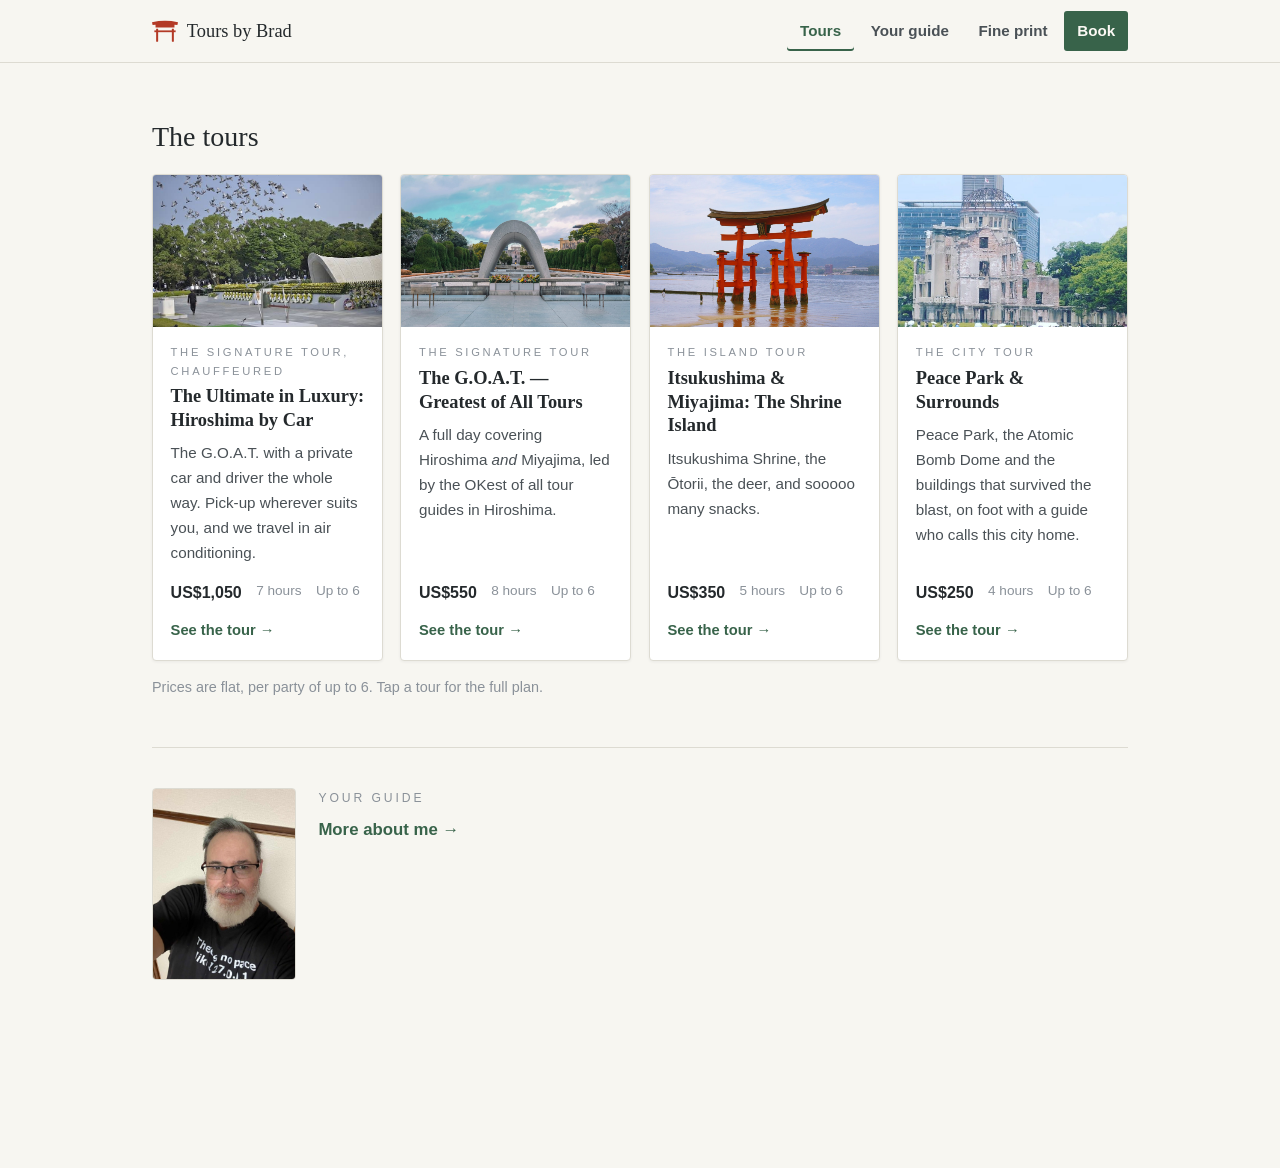
==== commit b2c1ab8c: "Shrine Island card: colour Ōtorii (photographer's permission); B&W stays as the page banner Co-Autho" ====
--- a/index.html
+++ b/index.html
@@ -60,7 +60,7 @@
         </div>
       </a>
       <a class="tour-card" href="shrine-island.html">
-        <img src="img/otorii-bw.jpg" alt="The Ōtorii standing in the water off Itsukushima Shrine, in black and white" loading="lazy" width="640" height="480">
+        <img src="img/otorii-colour.jpg" alt="The red Ōtorii standing in the water off Miyajima at low tide" loading="lazy" width="640" height="480">
         <div class="tour-card-body">
           <div class="stop-label">The island tour</div>
           <h3>Itsukushima &amp; Miyajima: The Shrine Island</h3>
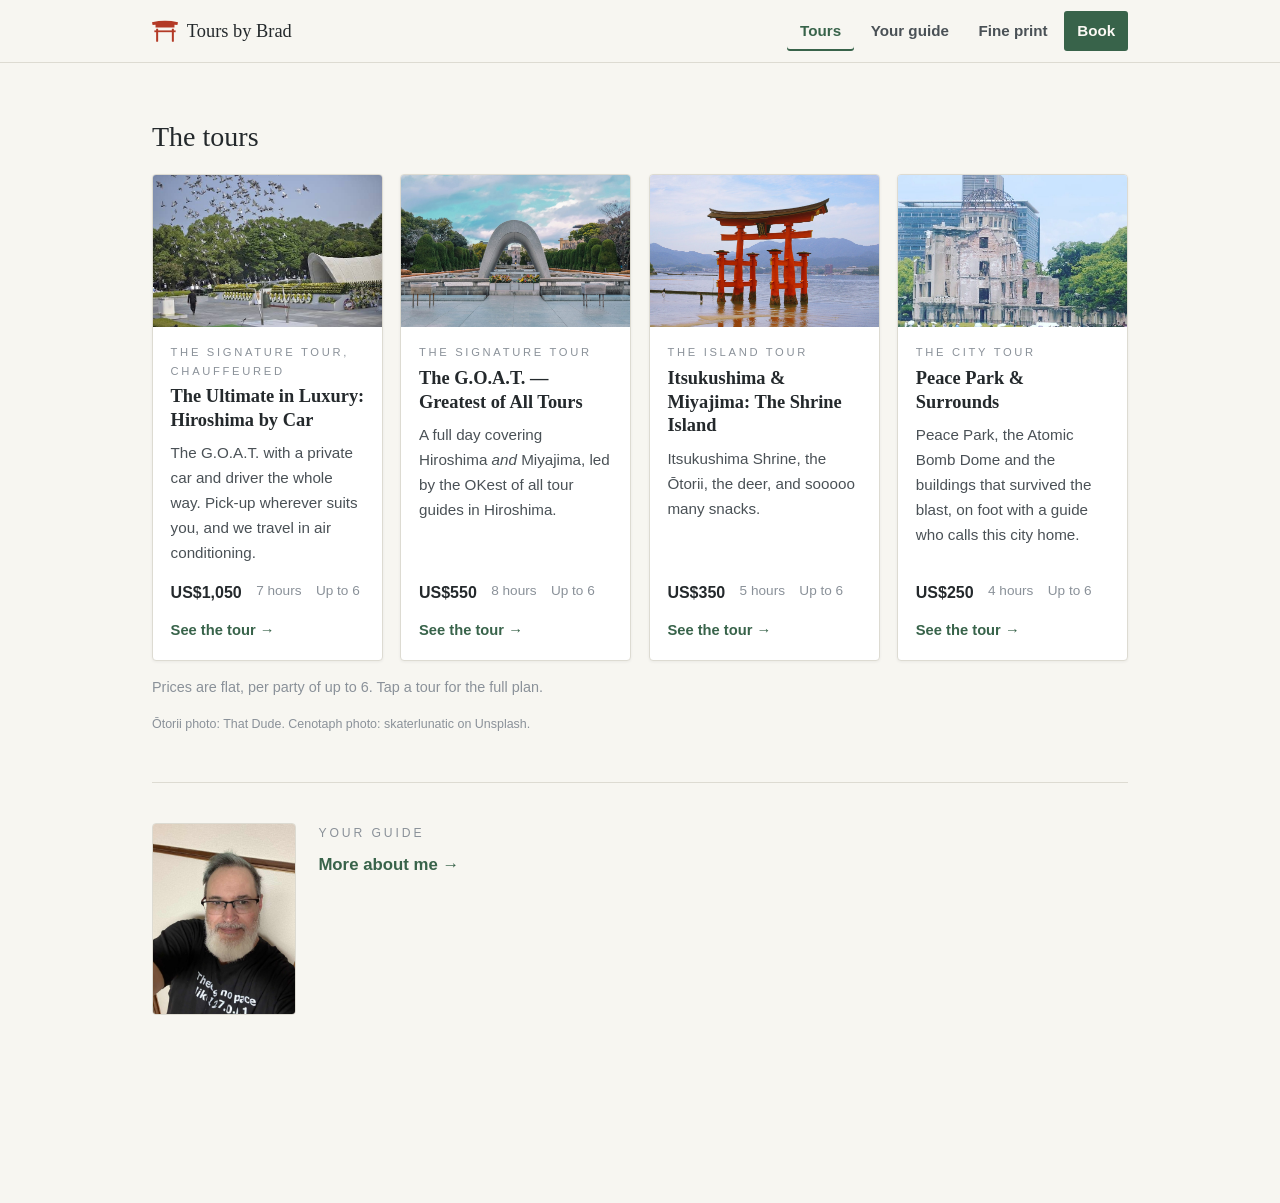
==== commit 9e3b8cdc: "Credit the Ōtorii photos: That Dude Co-Authored-By: Claude Opus 5.5 (1M context) <noreply@anthropic." ====
--- a/index.html
+++ b/index.html
@@ -81,6 +81,7 @@
       </a>
     </div>
     <p class="cta-note">Prices are flat, per party of up to 6. Tap a tour for the full plan.</p>
+    <p class="photo-credit">Ōtorii photo: That Dude. Cenotaph photo: skaterlunatic on Unsplash.</p>
   </section>
 
   <section class="guide">
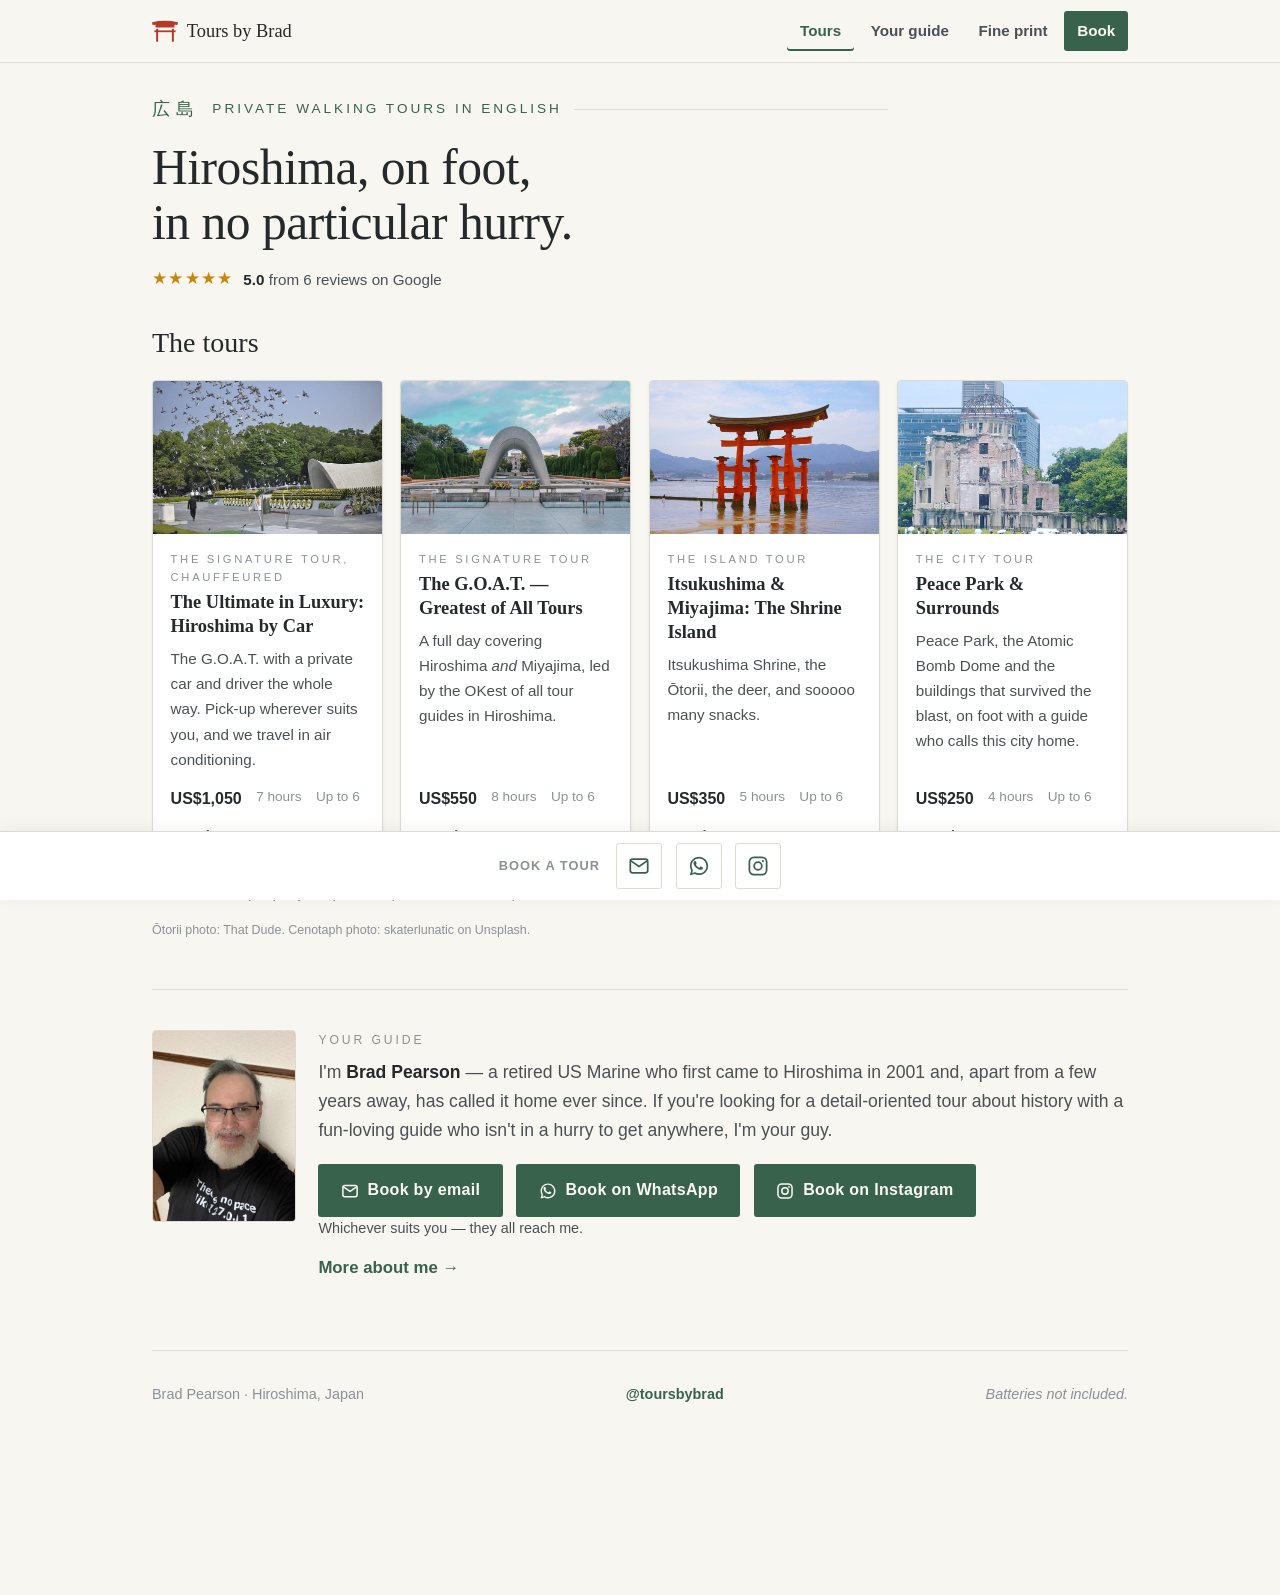
==== commit f86479a8: "Fix: restore all tour copy (build read the built site instead of the original) The 11:39-12:16 rebui" ====
--- a/index.html
+++ b/index.html
@@ -9,7 +9,7 @@
 <meta property="og:description" content="Private English-language walking tours of Hiroshima with Brad Pearson — retired US Marine, longtime resident, and detail-oriented history guide in no particular hurry.">
 <meta property="og:type" content="website">
 <meta property="og:image" content="https://toursbybrad.com/img/cenotaph.jpg">
-<meta property="og:image" content="https://toursbybrad.com/img/cenotaph.jpg">
+<link rel="icon" href="data:image/svg+xml,%3Csvg xmlns='http://www.w3.org/2000/svg' viewBox='0 0 100 100'%3E%3Ctext y='.9em' font-size='90'%3E%E2%9B%A9%EF%B8%8F%3C/text%3E%3C/svg%3E">
 <link rel="stylesheet" href="style.css">
   <!-- Umami Cloud: cookieless analytics, no consent banner required. -->
   <script defer src="https://cloud.umami.is/script.js" data-website-id="c7f4d0e9-4884-4bb6-a9c8-1163d4019874"></script>
@@ -32,8 +32,12 @@
 <div class="page-wide">
 
 <header class="hero compact">
-
-
+    <div class="eyebrow"><span class="kanji">広島</span><span>Private walking tours in English</span></div>
+    <h1>Hiroshima, on foot,<br>in no particular hurry.</h1>
+    <p class="rating">
+      <span class="rating-stars" aria-hidden="true">★★★★★</span>
+      <span><strong>5.0</strong> from 6 reviews on Google</span>
+    </p>
     </header>
 
   <section id="tours">
@@ -88,8 +92,19 @@
     <img src="img/brad.jpg" alt="Brad Pearson" loading="lazy" width="900" height="1200">
     <div>
       <div class="stop-label">Your guide</div>
-
-
+    <p class="lede">
+      I'm <strong>Brad Pearson</strong> — a retired US Marine who first came to
+      Hiroshima in 2001 and, apart from a few years away, has called it home
+      ever since. If you're looking for a
+      detail-oriented tour about history with a fun-loving guide who isn't in a
+      hurry to get anywhere, I'm your guy.
+    </p>
+    <div class="cta-row">
+      <a class="btn-book" href="mailto:jrflippp@gmail.com?subject=Tour%20enquiry&body=Hi%20Brad%2C%0A%0AWhen%20I%27m%20looking%20to%20come%20to%20Hiroshima%3A%0A%0AHow%20many%20people%20are%20in%20my%20party%3A%0A%0AWhich%20tour%20I%27m%20interested%20in%3A%0A%0AMy%20favorite%20color%3A%0A%0A"><svg viewBox="0 0 24 24" fill="none" stroke="currentColor" stroke-width="2" stroke-linecap="round" stroke-linejoin="round" aria-hidden="true"><rect x="2.5" y="4.5" width="19" height="15" rx="2.5"/><path d="m3.2 6.4 8.8 6.1 8.8-6.1"/></svg>Book by email</a>
+      <a class="btn-book" href="https://wa.me/818019024873?text=Hi%20Brad%21%20I%27d%20like%20to%20ask%20about%20a%20tour.%0A%0AWhen%20I%27m%20coming%20to%20Hiroshima%3A%0AHow%20many%20in%20my%20party%3A%0AWhich%20tour%3A%0AMy%20favorite%20color%3A%0A"><svg viewBox="0 0 24 24" fill="currentColor" aria-hidden="true"><path d="M12.04 2C6.58 2 2.13 6.45 2.13 11.91c0 1.75.46 3.46 1.32 4.96L2 22l5.25-1.38a9.9 9.9 0 0 0 4.79 1.22h.01c5.46 0 9.91-4.45 9.91-9.91 0-2.65-1.03-5.14-2.9-7.01A9.82 9.82 0 0 0 12.04 2Zm0 1.83c2.16 0 4.19.84 5.72 2.37a8.03 8.03 0 0 1 2.37 5.72c0 4.46-3.63 8.08-8.09 8.08a8.2 8.2 0 0 1-4.13-1.13l-.3-.18-3.07.81.82-3-.19-.31a8.05 8.05 0 0 1-1.24-4.29c0-4.46 3.63-8.08 8.09-8.08Z"/><path d="M8.6 7.1c-.19-.43-.39-.44-.57-.45h-.48c-.17 0-.44.06-.67.31-.23.25-.88.86-.88 2.1s.9 2.44 1.03 2.6c.13.17 1.74 2.79 4.3 3.8 2.13.84 2.56.67 3.03.63.46-.04 1.5-.61 1.71-1.2.21-.59.21-1.1.15-1.2-.06-.11-.23-.17-.48-.29-.25-.13-1.5-.74-1.73-.82-.23-.09-.4-.13-.57.12-.17.25-.65.82-.8.99-.15.17-.29.19-.54.06-.25-.12-1.07-.39-2.04-1.26-.75-.67-1.26-1.5-1.41-1.75-.15-.25-.02-.38.11-.51.11-.11.25-.29.38-.44.12-.15.16-.25.25-.42.08-.17.04-.32-.02-.44-.06-.13-.55-1.37-.77-1.87Z"/></svg>Book on WhatsApp</a>
+      <a class="btn-book" href="https://instagram.com/toursbybrad"><svg viewBox="0 0 24 24" fill="none" stroke="currentColor" stroke-width="2" stroke-linecap="round" stroke-linejoin="round" aria-hidden="true"><rect x="2.6" y="2.6" width="18.8" height="18.8" rx="5"/><circle cx="12" cy="12" r="4.2"/><circle cx="17.4" cy="6.6" r="1.2" fill="currentColor" stroke="none"/></svg>Book on Instagram</a>
+    </div>
+    <p class="cta-note">Whichever suits you — they all reach me.</p>
       <p><a class="more" href="about.html">More about me &rarr;</a></p>
     </div>
   </section>
@@ -102,11 +117,20 @@
 })();
 </script>
 
-
+  <footer>
+    <span>Brad Pearson · Hiroshima, Japan</span>
+    <a href="https://instagram.com/toursbybrad">@toursbybrad</a>
+    <span class="footer-gag">Batteries not included.</span>
+  </footer>
 
 </div>
 
-
+<nav class="contact-bar" aria-label="Contact Brad">
+  <span class="cb-label">Book a tour</span>
+  <a class="btn-contact" href="mailto:jrflippp@gmail.com?subject=Tour%20enquiry&body=Hi%20Brad%2C%0A%0AWhen%20I%27m%20looking%20to%20come%20to%20Hiroshima%3A%0A%0AHow%20many%20people%20are%20in%20my%20party%3A%0A%0AWhich%20tour%20I%27m%20interested%20in%3A%0A%0AMy%20favorite%20color%3A%0A%0A" aria-label="Email Brad" title="Email"><svg viewBox="0 0 24 24" fill="none" stroke="currentColor" stroke-width="1.9" stroke-linecap="round" stroke-linejoin="round" aria-hidden="true"><rect x="2.5" y="4.5" width="19" height="15" rx="2.5"/><path d="m3.2 6.4 8.8 6.1 8.8-6.1"/></svg></a>
+  <a class="btn-contact" href="https://wa.me/818019024873?text=Hi%20Brad%21%20I%27d%20like%20to%20ask%20about%20a%20tour.%0A%0AWhen%20I%27m%20coming%20to%20Hiroshima%3A%0AHow%20many%20in%20my%20party%3A%0AWhich%20tour%3A%0AMy%20favorite%20color%3A%0A" aria-label="Message Brad on WhatsApp" title="WhatsApp"><svg viewBox="0 0 24 24" fill="currentColor" aria-hidden="true"><path d="M12.04 2C6.58 2 2.13 6.45 2.13 11.91c0 1.75.46 3.46 1.32 4.96L2 22l5.25-1.38a9.9 9.9 0 0 0 4.79 1.22h.01c5.46 0 9.91-4.45 9.91-9.91 0-2.65-1.03-5.14-2.9-7.01A9.82 9.82 0 0 0 12.04 2Zm0 1.83c2.16 0 4.19.84 5.72 2.37a8.03 8.03 0 0 1 2.37 5.72c0 4.46-3.63 8.08-8.09 8.08a8.2 8.2 0 0 1-4.13-1.13l-.3-.18-3.07.81.82-3-.19-.31a8.05 8.05 0 0 1-1.24-4.29c0-4.46 3.63-8.08 8.09-8.08Z"/><path d="M8.6 7.1c-.19-.43-.39-.44-.57-.45h-.48c-.17 0-.44.06-.67.31-.23.25-.88.86-.88 2.1s.9 2.44 1.03 2.6c.13.17 1.74 2.79 4.3 3.8 2.13.84 2.56.67 3.03.63.46-.04 1.5-.61 1.71-1.2.21-.59.21-1.1.15-1.2-.06-.11-.23-.17-.48-.29-.25-.13-1.5-.74-1.73-.82-.23-.09-.4-.13-.57.12-.17.25-.65.82-.8.99-.15.17-.29.19-.54.06-.25-.12-1.07-.39-2.04-1.26-.75-.67-1.26-1.5-1.41-1.75-.15-.25-.02-.38.11-.51.11-.11.25-.29.38-.44.12-.15.16-.25.25-.42.08-.17.04-.32-.02-.44-.06-.13-.55-1.37-.77-1.87Z"/></svg></a>
+  <a class="btn-contact" href="https://instagram.com/toursbybrad" aria-label="Brad on Instagram" title="Instagram"><svg viewBox="0 0 24 24" fill="none" stroke="currentColor" stroke-width="1.9" stroke-linecap="round" stroke-linejoin="round" aria-hidden="true"><rect x="2.6" y="2.6" width="18.8" height="18.8" rx="5"/><circle cx="12" cy="12" r="4.2"/><circle cx="17.4" cy="6.6" r="1.2" fill="currentColor" stroke="none"/></svg></a>
+</nav>
 
 </body>
 </html>
